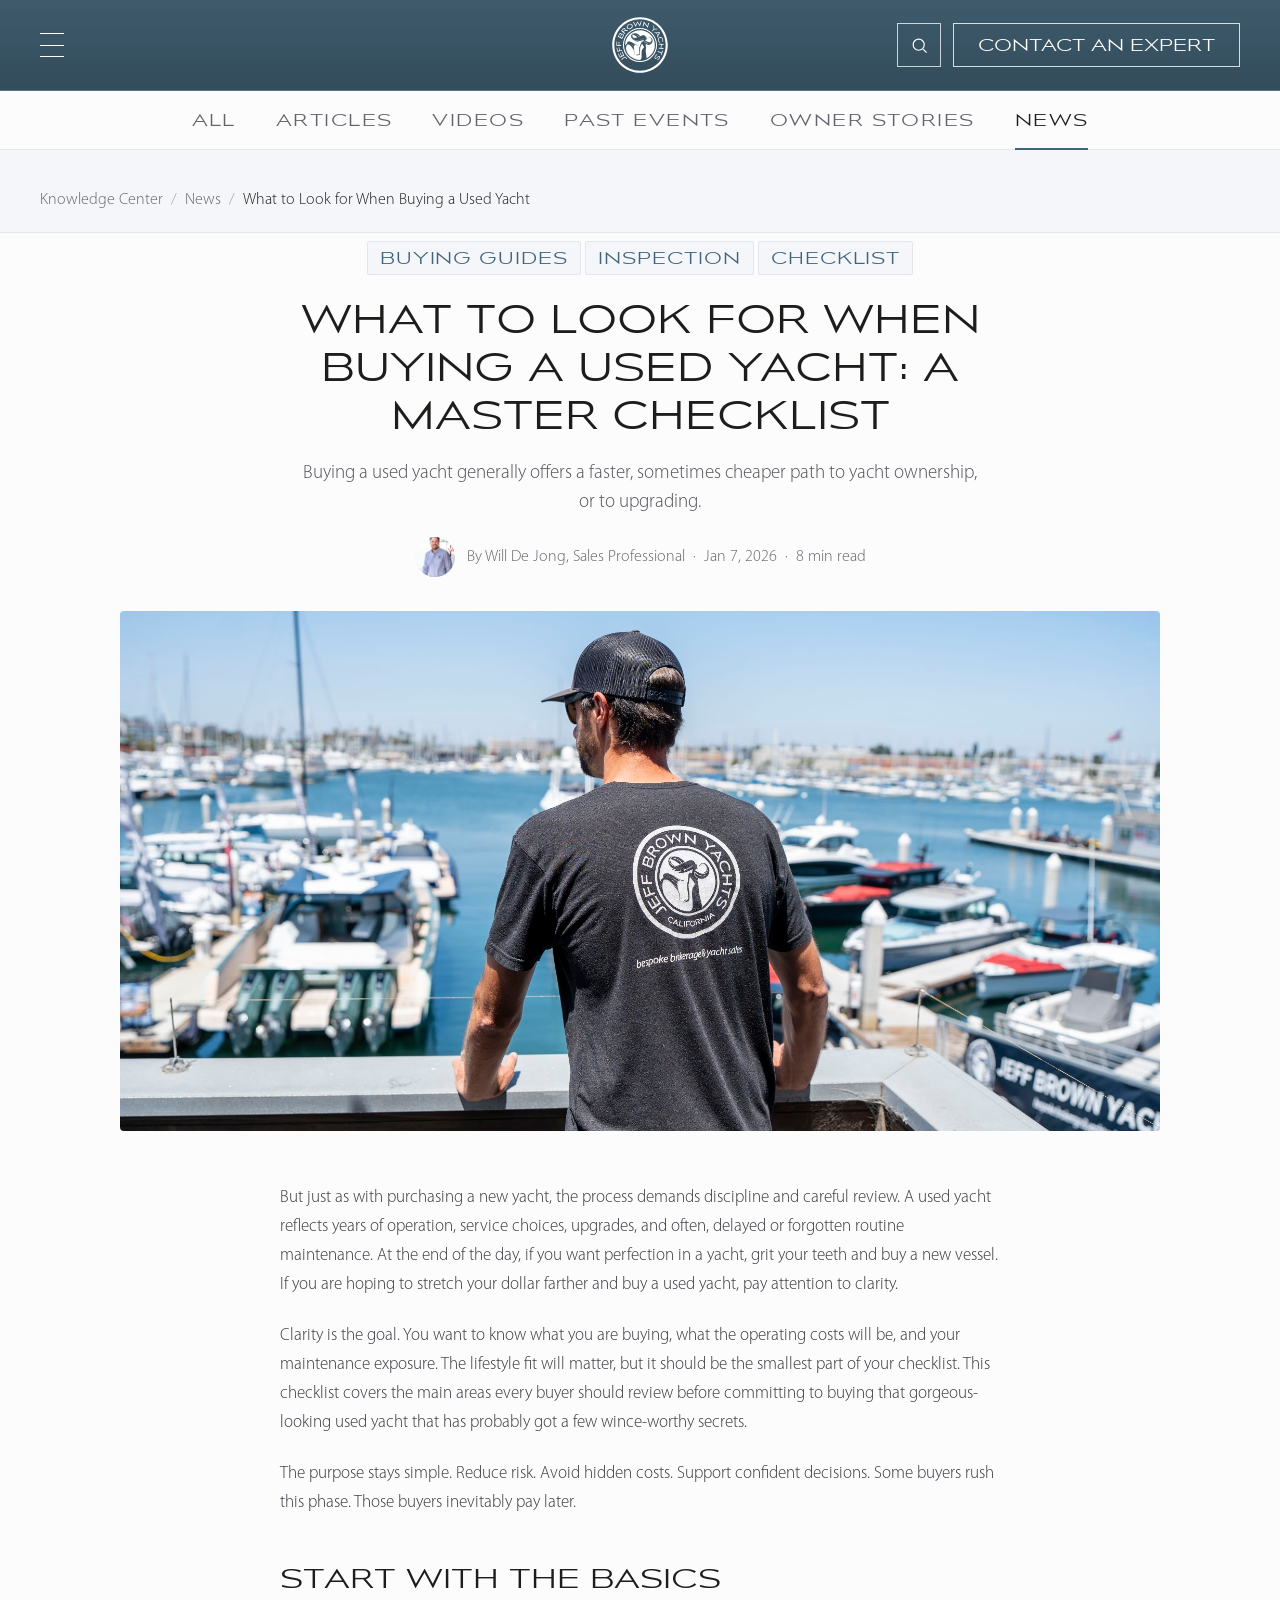
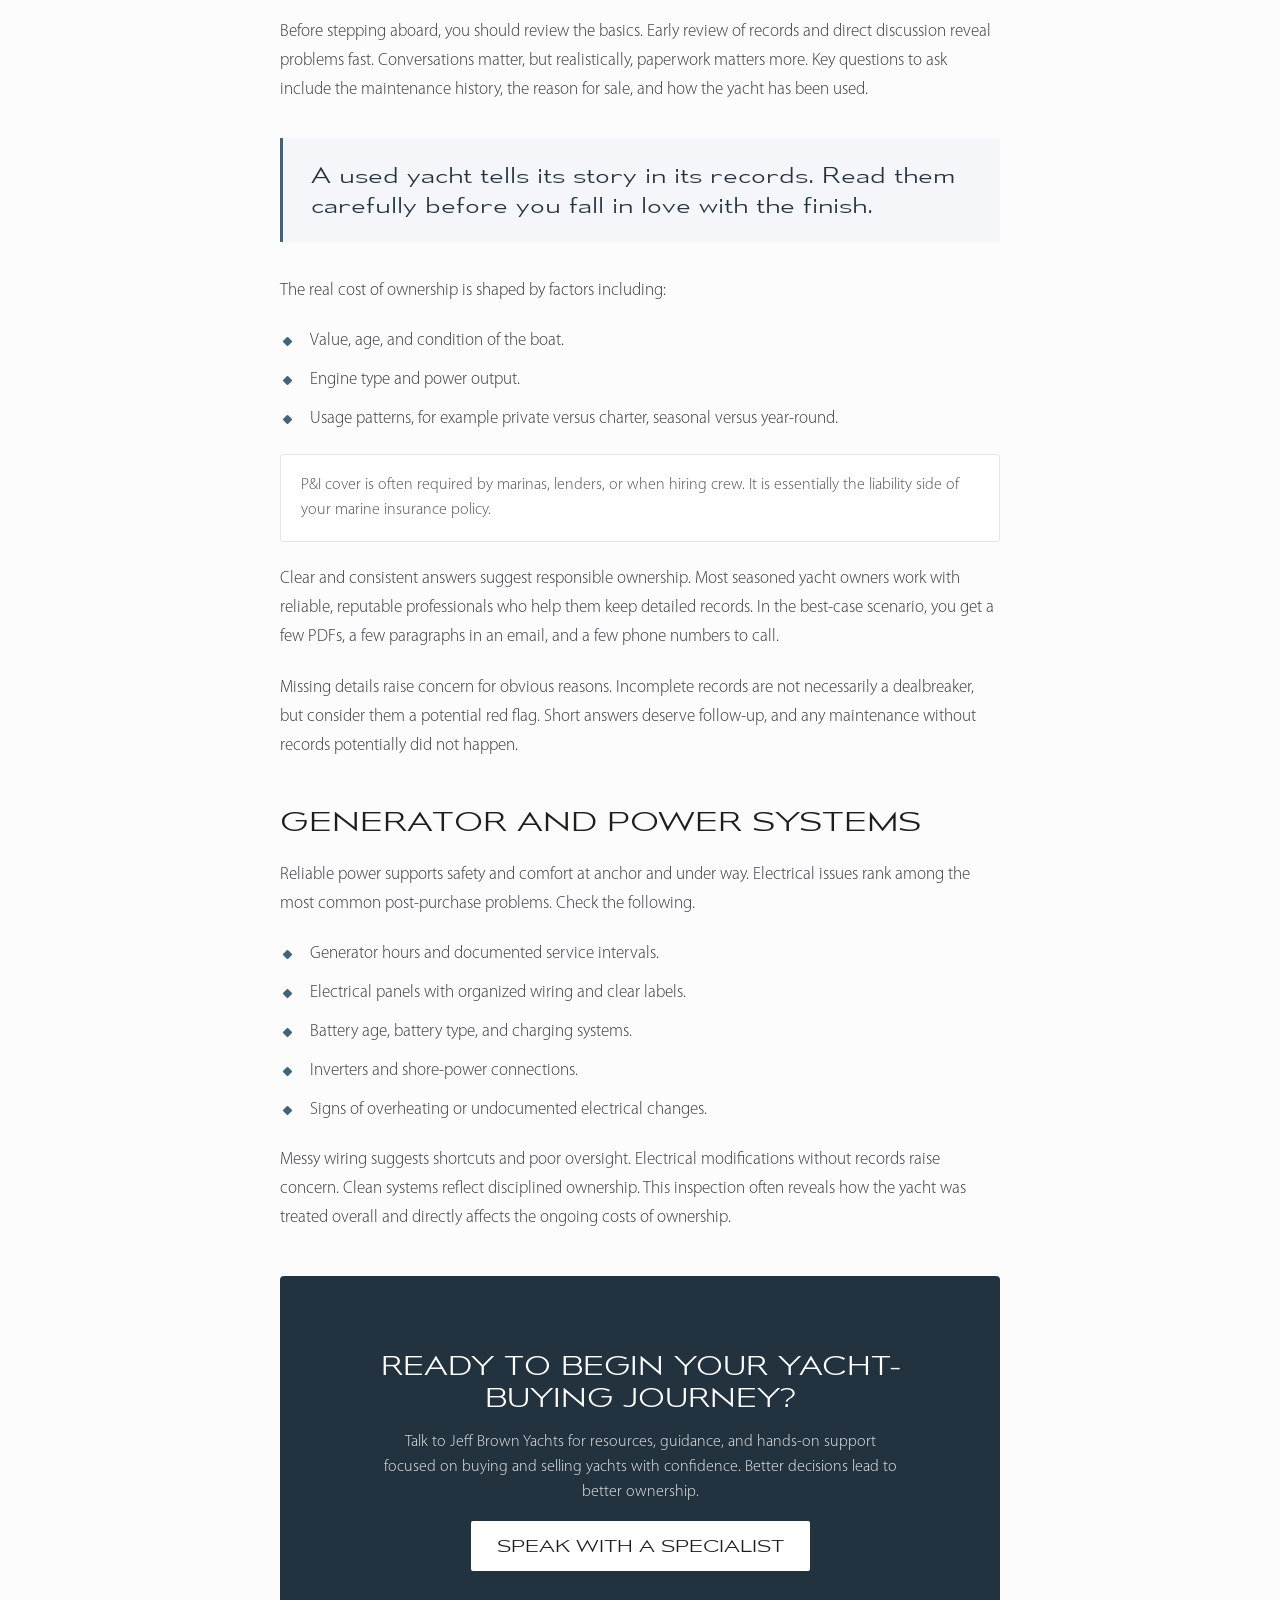
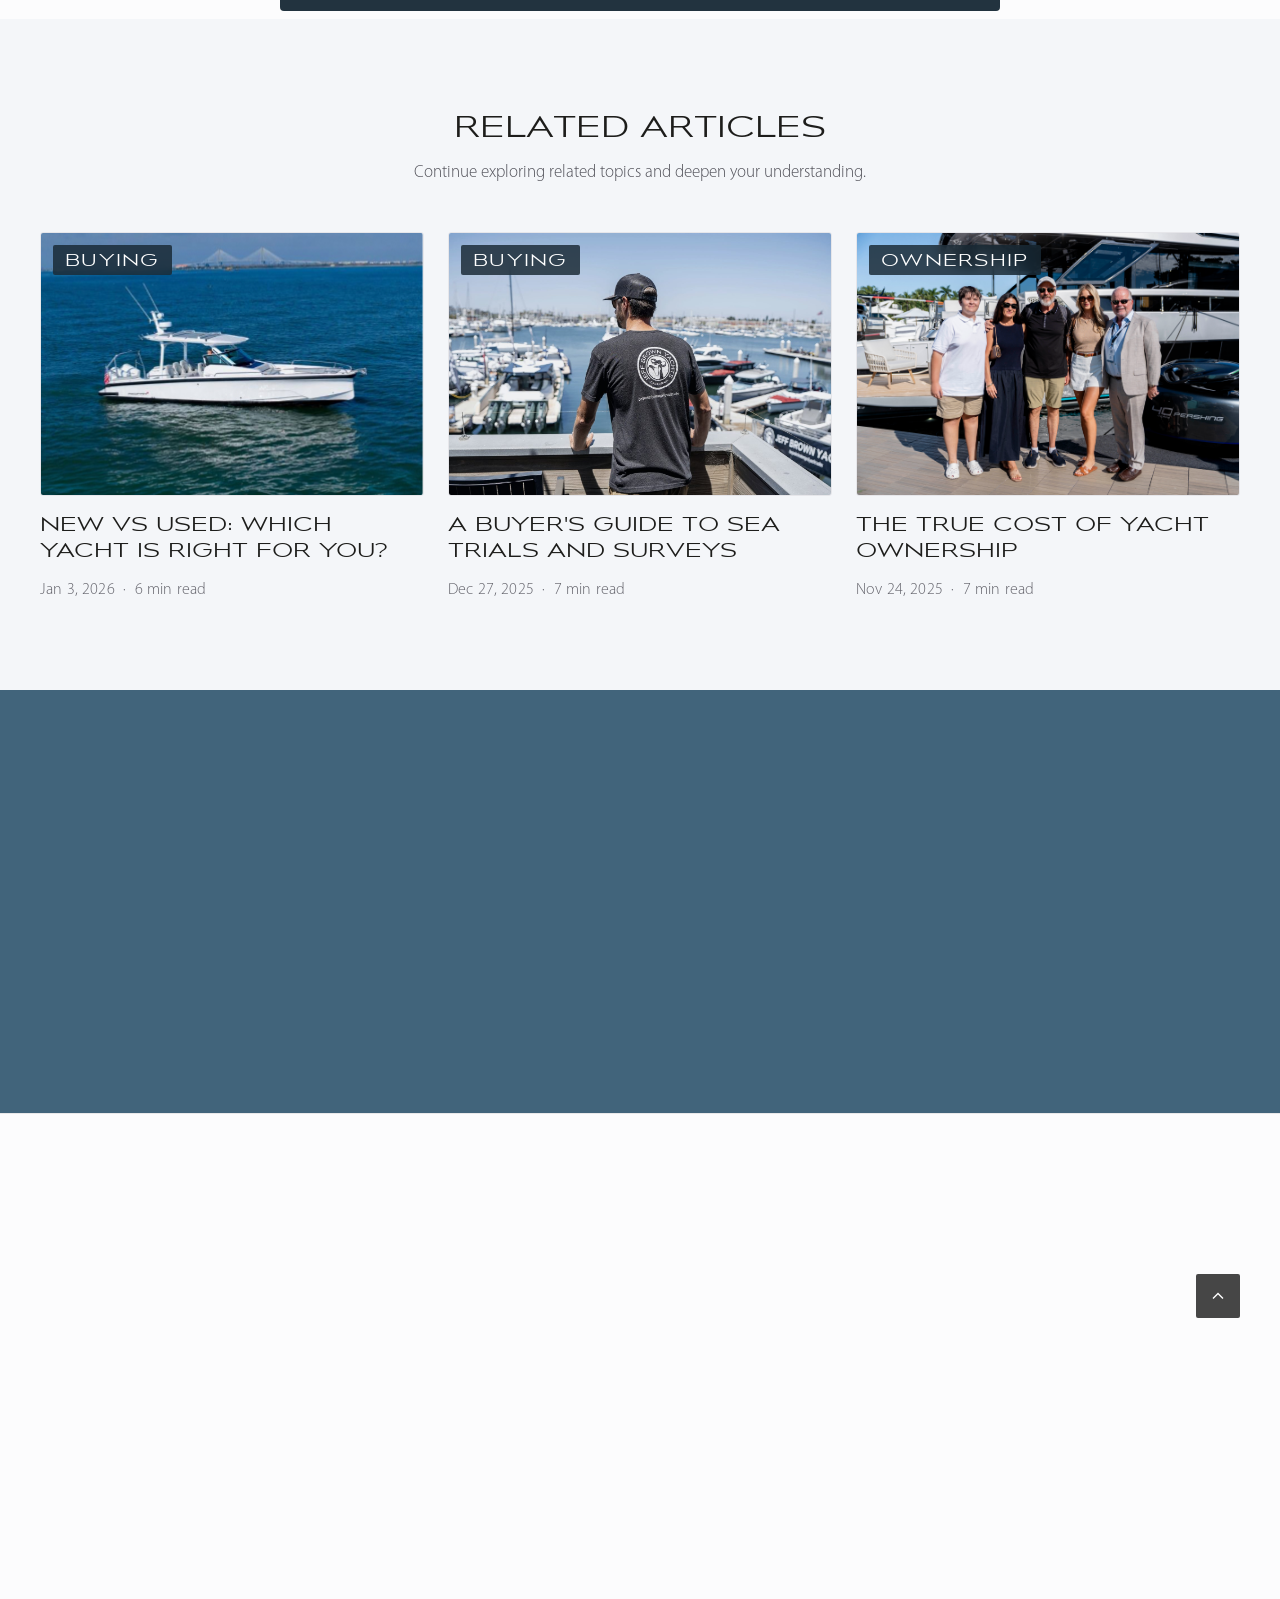
==== article.html @ 288ddadf "JBY Knowledge Center (V2) — curated editorial hub Featured Story, expanded taxonomy (Articles/Videos" ====
<!DOCTYPE html>
<html lang="en">
<head>
<meta charset="UTF-8" />
<meta name="viewport" content="width=device-width, initial-scale=1.0" />
<title>What to Look for When Buying a Used Yacht — Jeff Brown Yachts</title>
<meta name="description" content="A master checklist for buying a used yacht: records, generator and power systems, engines, and the questions every buyer should ask before committing. From the Jeff Brown Yachts Knowledge Center." />
<link rel="icon" href="assets/jby_logo.svg" />
<link rel="stylesheet" href="assets/fonts.css" />
<link rel="stylesheet" href="assets/styles.css" />
</head>
<body data-kc="news">

<div data-site-header></div>
<div data-site-kcnav></div>

<!-- BREADCRUMB -->
<div class="crumbs light"><div class="cwrap"><nav class="crumbs" aria-label="Breadcrumb" style="padding:16px 0"><ol>
  <li><a href="index.html#all">Knowledge Center</a></li><li class="sep">/</li>
  <li><a href="index.html#news">News</a></li><li class="sep">/</li>
  <li aria-current="page">What to Look for When Buying a Used Yacht</li>
</ol></nav></div></div>

<!-- ARTICLE HEADER -->
<div class="wrap">
  <header class="article-head">
    <div class="tags reveal in">
      <span class="tag">Buying Guides</span>
      <span class="tag">Inspection</span>
      <span class="tag">Checklist</span>
    </div>
    <h1 class="reveal in d1">What to Look for When Buying a Used Yacht: A Master Checklist</h1>
    <p class="deck reveal in d1">Buying a used yacht generally offers a faster, sometimes cheaper path to yacht ownership, or to upgrading.</p>
    <div class="byline reveal in d2">
      <img src="assets/img/team_will_dejong.png" alt="Will De Jong" />
      <span>By Will De Jong, Sales Professional&nbsp;&nbsp;·&nbsp;&nbsp;Jan 7, 2026&nbsp;&nbsp;·&nbsp;&nbsp;8 min read</span>
    </div>
  </header>
</div>

<!-- COVER -->
<div class="wrap"><div class="article-cover reveal"><img src="assets/img/consult-overlook.jpg" alt="A Jeff Brown Yachts specialist reviewing a vessel at the marina" /></div></div>

<!-- BODY -->
<article class="prose">
  <p>But just as with purchasing a new yacht, the process demands discipline and careful review. A used yacht reflects years of operation, service choices, upgrades, and often, delayed or forgotten routine maintenance. At the end of the day, if you want perfection in a yacht, grit your teeth and buy a new vessel. If you are hoping to stretch your dollar farther and buy a used yacht, pay attention to clarity.</p>
  <p>Clarity is the goal. You want to know what you are buying, what the operating costs will be, and your maintenance exposure. The lifestyle fit will matter, but it should be the smallest part of your checklist. This checklist covers the main areas every buyer should review before committing to buying that gorgeous-looking used yacht that has probably got a few wince-worthy secrets.</p>
  <p>The purpose stays simple. Reduce risk. Avoid hidden costs. Support confident decisions. Some buyers rush this phase. Those buyers inevitably pay later.</p>

  <h2>Start With the Basics</h2>
  <p>Before stepping aboard, you should review the basics. Early review of records and direct discussion reveal problems fast. Conversations matter, but realistically, paperwork matters more. Key questions to ask include the maintenance history, the reason for sale, and how the yacht has been used.</p>
  <blockquote>A used yacht tells its story in its records. Read them carefully before you fall in love with the finish.</blockquote>
  <p>The real cost of ownership is shaped by factors including:</p>
  <ul>
    <li>Value, age, and condition of the boat.</li>
    <li>Engine type and power output.</li>
    <li>Usage patterns, for example private versus charter, seasonal versus year-round.</li>
  </ul>
  <div class="note">P&amp;I cover is often required by marinas, lenders, or when hiring crew. It is essentially the liability side of your marine insurance policy.</div>
  <p>Clear and consistent answers suggest responsible ownership. Most seasoned yacht owners work with reliable, reputable professionals who help them keep detailed records. In the best-case scenario, you get a few PDFs, a few paragraphs in an email, and a few phone numbers to call.</p>
  <p>Missing details raise concern for obvious reasons. Incomplete records are not necessarily a dealbreaker, but consider them a potential red flag. Short answers deserve follow-up, and any maintenance without records potentially did not happen.</p>

  <h2>Generator and Power Systems</h2>
  <p>Reliable power supports safety and comfort at anchor and under way. Electrical issues rank among the most common post-purchase problems. Check the following.</p>
  <ul>
    <li>Generator hours and documented service intervals.</li>
    <li>Electrical panels with organized wiring and clear labels.</li>
    <li>Battery age, battery type, and charging systems.</li>
    <li>Inverters and shore-power connections.</li>
    <li>Signs of overheating or undocumented electrical changes.</li>
  </ul>
  <p>Messy wiring suggests shortcuts and poor oversight. Electrical modifications without records raise concern. Clean systems reflect disciplined ownership. This inspection often reveals how the yacht was treated overall and directly affects the ongoing costs of ownership.</p>

  <div class="cta-inline">
    <h3>Ready to begin your yacht-buying journey?</h3>
    <p>Talk to Jeff Brown Yachts for resources, guidance, and hands-on support focused on buying and selling yachts with confidence. Better decisions lead to better ownership.</p>
    <a class="btn btn-md btn-white" href="https://www.jeffbrownyachts.com" target="_blank" rel="noopener">Speak with a specialist</a>
  </div>
</article>

<!-- RELATED -->
<section class="sec grey">
  <div class="wrap">
    <div class="sec-head">
      <h2 class="h-sm reveal">Related articles</h2>
      <p class="reveal d1">Continue exploring related topics and deepen your understanding.</p>
    </div>
    <div class="media-grid cols-3 casc">
      <a class="card acard" href="article.html"><div class="thumb"><img src="assets/img/vessel-brabus.jpg" alt="" /><span class="badge">Buying</span></div><h3>New vs Used: Which Yacht Is Right for You?</h3><span class="date">Jan 3, 2026&nbsp;&nbsp;·&nbsp;&nbsp;6 min read</span></a>
      <a class="card acard" href="article.html"><div class="thumb"><img src="assets/img/card_survey.jpg" alt="" /><span class="badge">Buying</span></div><h3>A Buyer's Guide to Sea Trials and Surveys</h3><span class="date">Dec 27, 2025&nbsp;&nbsp;·&nbsp;&nbsp;7 min read</span></a>
      <a class="card acard" href="article.html"><div class="thumb"><img src="assets/img/lifestyle-legacy.jpg" alt="" /><span class="badge">Ownership</span></div><h3>The True Cost of Yacht Ownership</h3><span class="date">Nov 24, 2025&nbsp;&nbsp;·&nbsp;&nbsp;7 min read</span></a>
    </div>
  </div>
</section>

<div data-site-cta></div>
<div data-site-footer></div>
<script src="assets/app.js"></script>
</body>
</html>
---- assets/fonts.css ----
@font-face{font-family:'Mesmerize';font-weight:300;font-style:normal;font-display:swap;src:url([data-uri]) format('woff2')}
@font-face{font-family:'Mesmerize';font-weight:400;font-style:normal;font-display:swap;src:url([data-uri]) format('woff2')}
@font-face{font-family:'Mesmerize';font-weight:500;font-style:normal;font-display:swap;src:url([data-uri]) format('woff2')}
@font-face{font-family:'Myriad Pro';font-weight:300;font-style:normal;font-display:swap;src:url([data-uri]) format('woff2')}
@font-face{font-family:'Myriad Pro';font-weight:400;font-style:normal;font-display:swap;src:url([data-uri]) format('woff2')}
@font-face{font-family:'Myriad Pro';font-weight:600;font-style:normal;font-display:swap;src:url([data-uri]) format('woff2')}
---- assets/styles.css ----
/* =====================================================================
   Jeff Brown Yachts — News & Media
   Shared design system (extends the JBY site tokens & components)
   Minimum font-size across the platform: 16px.
   ===================================================================== */
:root{
  --ink:#1d1d1b;--c0:#000000;--c2:#4f4f57;--c4:#63636b;
  --white:#ffffff;--white-soft:#dcdcde;
  --navy:#41647b;--navy-d:#365466;--navy-deep:#22333f;--navy-ink:#182833;
  --border:#e6e6ea;--line:rgba(0,0,0,0.08);--page:#fcfcfd;--section:#f4f6f9;--sand:#bdb19d;
  --maxw:1440px;--content:1280px;--pad:40px;
  --ease:cubic-bezier(.22,.61,.36,1);--ease-out:cubic-bezier(.16,1,.3,1);
  --shadow-card:0 24px 60px -44px rgba(34,51,63,.5);
}
*{box-sizing:border-box;margin:0;padding:0}
html{scroll-behavior:smooth}
body{font-family:'Myriad Pro',system-ui,-apple-system,sans-serif;color:var(--c0);background:var(--page);
  font-weight:300;line-height:1.5;-webkit-font-smoothing:antialiased;overflow-x:hidden}
img{max-width:100%;display:block}
a{color:inherit;text-decoration:none}
button{font-family:inherit;cursor:pointer;border:none;background:none;color:inherit}
.wrap{max-width:var(--maxw);margin:0 auto;padding-left:var(--pad);padding-right:var(--pad)}
.narrow{max-width:calc(var(--content) + 80px);margin:0 auto;padding-left:var(--pad);padding-right:var(--pad)}

/* Type ramp */
.h-lg{font-family:'Mesmerize',sans-serif;font-weight:300;font-size:clamp(24px,2.6vw,28px);line-height:1.22;text-transform:uppercase;letter-spacing:0}
.h-md{font-family:'Mesmerize',sans-serif;font-weight:300;font-size:32px;line-height:48px;text-transform:uppercase;letter-spacing:0}
.h-sm{font-family:'Mesmerize',sans-serif;font-weight:300;font-size:28px;line-height:40px;text-transform:uppercase;letter-spacing:0}
.h-xs{font-family:'Mesmerize',sans-serif;font-weight:300;font-size:24px;line-height:36px;text-transform:uppercase;letter-spacing:0}
.h-2xs{font-family:'Mesmerize',sans-serif;font-weight:300;font-size:20px;line-height:28px;text-transform:uppercase;letter-spacing:0}
.eyebrow{font-family:'Mesmerize',sans-serif;font-weight:300;font-size:16px;line-height:1;letter-spacing:.22em;text-transform:uppercase;color:var(--navy)}
.t-lg{font-family:'Myriad Pro',sans-serif;font-weight:300;font-size:18px;line-height:28px}
.t-md{font-family:'Myriad Pro',sans-serif;font-weight:300;font-size:16px;line-height:24px}

/* Buttons */
.btn{display:inline-flex;align-items:center;justify-content:center;gap:8px;border-radius:2px;
  font-family:'Mesmerize',sans-serif;font-weight:300;text-transform:uppercase;letter-spacing:0;transition:.25s;white-space:nowrap}
.btn-sm{height:44px;padding:0 22px;font-size:16px;line-height:20px}
.btn-md{height:50px;padding:0 26px;font-size:16px;line-height:20px}
.btn svg{width:17px;height:17px;transition:transform .4s var(--ease-out)}
.btn:hover svg{transform:translateX(4px)}
.btn-solid{background:var(--navy);color:var(--white)}
.btn-solid:hover{background:var(--navy-d)}
.btn-white{background:var(--white);color:var(--ink)}
.btn-white:hover{background:var(--ink);color:var(--white)}
.btn-dark{background:var(--ink);color:var(--white)}
.btn-dark:hover{background:var(--navy)}
.btn-ghost{background:transparent;color:var(--c0);border:1px solid var(--c0)}
.btn-ghost:hover{background:var(--c0);color:var(--white)}
.btn-ghost-navy{background:transparent;color:var(--navy);border:1px solid var(--navy)}
.btn-ghost-navy:hover{background:var(--navy);color:var(--white)}
.btn-ghost-light{background:transparent;color:var(--white);border:1px solid rgba(255,255,255,.9);backdrop-filter:blur(8px)}
.btn-ghost-light:hover{background:var(--white);color:var(--ink)}
.link-arrow{display:inline-flex;align-items:center;gap:8px;font-family:'Mesmerize',sans-serif;text-transform:uppercase;
  font-size:16px;letter-spacing:.04em;color:var(--navy)}
.link-arrow svg{width:16px;height:16px;transition:transform .35s var(--ease-out)}
.link-arrow:hover svg{transform:translateX(4px)}

/* =====================================================================
   HEADER
   ===================================================================== */
.nav{position:fixed;top:0;left:0;right:0;z-index:1000;display:grid;grid-template-columns:1fr auto 1fr;align-items:center;
  gap:16px;padding:24px 40px;color:#fff;background:transparent;
  border-bottom:.5px solid transparent;transition:background .45s ease,backdrop-filter .45s ease,border-color .45s ease,padding .35s ease}
.nav.scrolled,.nav.solid{background:linear-gradient(180deg,rgba(52,82,100,.95) 0%,rgba(44,70,86,.97) 100%);
  backdrop-filter:blur(22px) saturate(140%);-webkit-backdrop-filter:blur(22px) saturate(140%);
  border-bottom:.5px solid rgba(255,255,255,.15);padding:16px 40px}
.nav .left{display:flex;align-items:center;justify-self:start}
.nav .burger{width:24px;height:24px;display:flex;flex-direction:column;justify-content:space-between;background:transparent;border:0;padding:0;cursor:pointer}
.nav .burger span{display:block;height:1px;width:100%;background:#fff;transition:.3s}
.nav .logo{width:72px;height:72px;justify-self:center;display:flex;align-items:center;justify-content:center;transition:width .35s,height .35s}
.nav.scrolled .logo,.nav.solid .logo{width:58px;height:58px}
.nav.solid{padding:16px 40px}
.nav .logo img{width:100%;height:100%;object-fit:contain;filter:brightness(0) invert(1)}
.nav .right{display:flex;gap:12px;align-items:center;justify-self:end}
.nav .icon{width:44px;height:44px;border:.5px solid rgba(255,255,255,.75);color:#fff;display:flex;align-items:center;justify-content:center;transition:.25s;background:transparent;cursor:pointer}
.nav .icon:hover{background:rgba(255,255,255,.16)}
.nav .icon svg{width:19px;height:19px}
.nav .cta{padding:0 24px;height:44px;font-family:'Mesmerize',sans-serif;font-weight:300;font-size:16px;line-height:20px;
  text-transform:uppercase;color:#fff;border:.5px solid rgba(255,255,255,.8);transition:.25s;display:inline-flex;align-items:center;white-space:nowrap;cursor:pointer;background:transparent}
.nav .cta:hover{background:rgba(255,255,255,.16)}
@media(max-width:980px){.nav{padding:16px 22px}.nav.scrolled,.nav.solid{padding:12px 22px}.nav .logo{width:54px;height:54px}.nav.scrolled .logo,.nav.solid .logo{width:48px;height:48px}.nav .cta{display:none}}

/* KC sub-navigation (centered, sits under header) */
.kcnav{position:sticky;top:84px;z-index:900;background:rgba(252,252,253,.96);backdrop-filter:blur(16px) saturate(140%);
  -webkit-backdrop-filter:blur(16px) saturate(140%);border-bottom:.5px solid var(--border)}
.kcnav-inner{max-width:var(--maxw);margin:0 auto;padding:0 40px;display:flex;align-items:center;justify-content:center;flex-wrap:wrap;gap:8px 40px}
/* Hub tab panels — switched in place by JS, no page reload, no scroll jump */
.hub-panel{display:none}
.hub-panel.active{display:block;animation:panelIn .4s var(--ease-out)}
@keyframes panelIn{from{opacity:0;transform:translateY(8px)}to{opacity:1;transform:none}}
.hub-panel>.sec:first-child{padding-top:72px}
.panel-lead{display:flex;justify-content:flex-end;margin-bottom:26px}
@media(prefers-reduced-motion:reduce){.hub-panel.active{animation:none}}
.kcnav a{position:relative;flex:0 0 auto;padding:17px 0;font-family:'Mesmerize',sans-serif;font-weight:300;font-size:16px;letter-spacing:.09em;text-transform:uppercase;color:var(--c4);white-space:nowrap;transition:color .25s}
.kcnav a::after{content:"";position:absolute;left:0;right:0;bottom:-.5px;height:2px;background:var(--navy);transform:scaleX(0);transition:transform .3s ease}
.kcnav a:hover{color:var(--ink)}
.kcnav a.active{color:var(--ink)}
.kcnav a.active::after{transform:scaleX(1)}
@media(max-width:760px){.kcnav-inner{gap:22px;padding:0 22px}.kcnav a{padding:15px 0}}

/* Slide-in menu overlay */
.menu-scrim{position:fixed;inset:0;z-index:1200;background:rgba(15,24,30,.55);backdrop-filter:blur(4px);opacity:0;visibility:hidden;transition:.4s}
.menu-scrim.open{opacity:1;visibility:visible}
.menu-panel{position:fixed;top:0;left:0;bottom:0;z-index:1300;width:min(420px,88vw);background:var(--navy-deep);color:#fff;
  transform:translateX(-100%);transition:transform .5s var(--ease-out);display:flex;flex-direction:column;padding:32px 40px}
.menu-panel.open{transform:none}
.menu-panel .m-top{display:flex;align-items:center;justify-content:space-between;margin-bottom:40px}
.menu-panel .m-logo img{height:52px;filter:brightness(0) invert(1)}
.menu-panel .m-close{width:44px;height:44px;border:.5px solid rgba(255,255,255,.5);display:flex;align-items:center;justify-content:center}
.menu-panel .m-close svg{width:18px;height:18px}
.menu-panel nav{display:flex;flex-direction:column;gap:4px}
.menu-panel nav a{font-family:'Mesmerize',sans-serif;font-size:24px;line-height:1.9;text-transform:uppercase;color:#fff;transition:color .2s;letter-spacing:.01em}
.menu-panel nav a:hover{color:var(--sand)}
.menu-panel .m-foot{margin-top:auto;font-size:16px;color:rgba(255,255,255,.82);line-height:24px}
.menu-panel .m-foot a{color:#fff}

/* =====================================================================
   HERO
   ===================================================================== */
.kc-hero{position:relative;overflow:hidden;background:var(--navy-deep);color:#fff}
.kc-hero .kc-hero-bg{position:absolute;inset:0;z-index:0}
.kc-hero .kc-hero-bg img{width:100%;height:100%;object-fit:cover;opacity:.5}
.kc-hero .kc-hero-bg::after{content:"";position:absolute;inset:0;
  background:linear-gradient(180deg,rgba(24,40,51,.5),rgba(24,40,51,.86)),radial-gradient(120% 120% at 50% -10%,rgba(65,100,123,.35),transparent 60%)}
.kc-hero-inner{position:relative;z-index:2;max-width:var(--content);margin:0 auto;padding:150px 40px 78px;text-align:center;
  display:flex;flex-direction:column;align-items:center;gap:22px}
.kc-hero h1{font-family:'Mesmerize',sans-serif;font-weight:300;text-transform:uppercase;font-size:clamp(28px,4vw,40px);line-height:1.28;letter-spacing:0;overflow-wrap:break-word}
.kc-hero p{max-width:900px;font-size:18px;line-height:28px;color:rgba(255,255,255,.92)}
@media(max-width:640px){.kc-hero h1{font-size:clamp(26px,7.2vw,32px)}.kc-hero-inner{padding:118px 22px 52px}}

/* sub-pages: shorter hero, breadcrumb at the top of the hero */
.kc-hero.sub .kc-hero-inner{padding:120px 40px 60px}
.kc-hero.sub h1{font-size:34px;line-height:46px}
.kc-hero .kc-crumbs{position:relative;z-index:2;max-width:var(--content);margin:0 auto;padding:104px 40px 0;width:100%}
.kc-hero .kc-crumbs+.kc-hero-inner{padding-top:26px}
.kc-hero .kc-crumbs ol{list-style:none;display:flex;flex-wrap:wrap;gap:8px;font-size:16px;color:rgba(255,255,255,.82)}
.kc-hero .kc-crumbs a{color:rgba(255,255,255,.82)}.kc-hero .kc-crumbs a:hover{color:#fff}
.kc-hero .kc-crumbs .sep{opacity:.55}
.kc-hero .kc-crumbs li[aria-current]{color:#fff}
@media(max-width:640px){.kc-hero.sub .kc-hero-inner,.kc-hero .kc-crumbs+.kc-hero-inner{padding-top:20px}.kc-hero .kc-crumbs{padding-top:96px}}

/* Search bar */
.searchbar{width:100%;max-width:620px;display:flex;align-items:center;gap:14px;background:#fff;border-radius:3px;
  padding:0 6px 0 22px;height:62px;box-shadow:0 30px 70px -40px rgba(0,0,0,.6)}
.searchbar svg{width:20px;height:20px;color:var(--c4);flex:0 0 auto}
.searchbar input{flex:1;border:none;outline:none;background:transparent;font-family:'Myriad Pro',sans-serif;font-size:16px;color:var(--ink)}
.searchbar input::placeholder{color:#71717a}
.searchbar .btn{height:50px}
@media(max-width:560px){.searchbar{height:56px;padding-left:16px;gap:8px}.searchbar .btn{padding:0 16px}}
@media(max-width:400px){.searchbar .btn span{display:none}.searchbar .btn::after{content:"Go"}}

/* Media detail hero (video / event) */
.detail-hero{position:relative;background:#0c141a;color:#fff;overflow:hidden}
.detail-hero .dh-bg{position:absolute;inset:0;z-index:0}
.detail-hero .dh-bg img{width:100%;height:100%;object-fit:cover;opacity:.32;transform:scale(1.06)}
.detail-hero .dh-bg::after{content:"";position:absolute;inset:0;background:linear-gradient(180deg,rgba(12,20,26,.6),rgba(12,20,26,.92))}
.detail-hero .dh-inner{position:relative;z-index:2;max-width:var(--content);margin:0 auto;padding:120px 40px 72px}
.detail-hero .dh-crumbs ol{list-style:none;display:flex;flex-wrap:wrap;gap:8px;font-size:16px;color:rgba(255,255,255,.82);margin-bottom:26px}
.detail-hero .dh-crumbs a{color:rgba(255,255,255,.82)}.detail-hero .dh-crumbs a:hover{color:#fff}
.detail-hero .dh-crumbs .sep{opacity:.55}.detail-hero .dh-crumbs li[aria-current]{color:#fff}
@media(max-width:640px){.detail-hero .dh-inner{padding:104px 24px 52px}}

/* Non-hero pages (Article): navy header in flow, sub-nav sticks to top */
body:not([data-hero]) .nav.solid{position:static}
body:not([data-hero]) .kcnav{top:0}
.crumbs.light{background:var(--section);border-bottom:.5px solid var(--border)}
.crumbs.light .cwrap{max-width:var(--maxw);margin:0 auto;padding:0 40px}

/* =====================================================================
   SECTION scaffolding
   ===================================================================== */
section{position:relative}
.sec{padding:88px 0}
.sec.tight{padding:64px 0}
.sec.grey{background:var(--section)}
.sec-head{max-width:760px;margin:0 auto 46px;text-align:center;display:flex;flex-direction:column;gap:14px;align-items:center}
.sec-head.left{text-align:left;align-items:flex-start;margin-left:0}
.sec-head h2{color:var(--ink);font-size:28px;line-height:38px}
.sec-head p{color:var(--c2);font-size:17px;line-height:27px;max-width:620px}
.sec-foot{display:flex;justify-content:center;margin-top:44px}
.row-head{display:flex;align-items:flex-end;justify-content:space-between;gap:24px;margin-bottom:36px}
.row-head .rh-text{display:flex;flex-direction:column;gap:12px;max-width:680px}
.row-head h2{color:var(--ink);font-size:28px;line-height:38px}
.row-head p{color:var(--c2);font-size:16px;line-height:25px}
.row-head .link-arrow{flex:0 0 auto;padding-bottom:6px}
@media(max-width:640px){.sec{padding:64px 0}.row-head{flex-direction:column;align-items:flex-start}.sec-head h2,.row-head h2{font-size:24px;line-height:32px}}

/* Breadcrumb (light) */
.crumbs{padding:22px 0 4px}
.crumbs ol{list-style:none;display:flex;flex-wrap:wrap;align-items:center;gap:8px;font-size:16px;color:var(--c4)}
.crumbs a{color:var(--c4);transition:.2s}.crumbs a:hover{color:var(--navy)}
.crumbs .sep{opacity:.55}
.crumbs li[aria-current]{color:var(--ink)}

/* =====================================================================
   MEDIA CARDS — videos & articles/news
   ===================================================================== */
.media-grid{display:grid;gap:24px}
.media-grid.cols-3{grid-template-columns:repeat(3,1fr)}
.media-grid.cols-2{grid-template-columns:repeat(2,1fr)}
@media(max-width:900px){.media-grid.cols-3{grid-template-columns:1fr 1fr}}
@media(max-width:600px){.media-grid.cols-3,.media-grid.cols-2{grid-template-columns:1fr}}

.card{display:flex;flex-direction:column;gap:15px;background:transparent;transition:transform .5s var(--ease-out)}
.card .thumb{position:relative;border-radius:3px;overflow:hidden;aspect-ratio:16/10;background:var(--section);border:1px solid var(--border)}
.card .thumb img{width:100%;height:100%;object-fit:cover;transition:transform 1.2s var(--ease-out)}
.card:hover .thumb img{transform:scale(1.06)}
.card .thumb::after{content:"";position:absolute;inset:0;background:linear-gradient(180deg,rgba(0,0,0,0) 45%,rgba(0,0,0,.28));opacity:0;transition:opacity .4s}
.card:hover .thumb::after{opacity:1}
.card .badge{position:absolute;left:12px;top:12px;z-index:2;background:rgba(24,40,51,.82);backdrop-filter:blur(6px);color:#fff;
  font-family:'Mesmerize',sans-serif;font-size:16px;line-height:1;letter-spacing:.08em;text-transform:uppercase;padding:7px 12px;border-radius:2px}
.card .dur{position:absolute;right:12px;bottom:12px;z-index:2;background:rgba(0,0,0,.72);color:#fff;font-size:16px;font-weight:400;padding:4px 10px;border-radius:2px;letter-spacing:.02em}
/* square, semi-transparent play button with a white icon */
.play{position:absolute;left:50%;top:50%;transform:translate(-50%,-50%);z-index:2;width:58px;height:58px;border-radius:8px;
  background:rgba(15,24,30,.42);backdrop-filter:blur(6px);-webkit-backdrop-filter:blur(6px);border:1px solid rgba(255,255,255,.55);
  color:#fff;display:flex;align-items:center;justify-content:center;transition:.35s}
.card:hover .play{background:rgba(15,24,30,.62);transform:translate(-50%,-50%) scale(1.06)}
.play svg{width:20px;height:20px;margin-left:2px;color:#fff}
.card h3{font-family:'Mesmerize',sans-serif;font-weight:300;font-size:19px;line-height:26px;text-transform:uppercase;color:var(--ink)}
.card .meta{font-size:16px;color:var(--navy);font-family:'Mesmerize',sans-serif;letter-spacing:.06em;text-transform:uppercase}
.card p{color:var(--c2);font-size:16px;line-height:24px}
.card .date{font-size:16px;color:var(--c4);letter-spacing:.01em}
.card .tags{display:flex;flex-wrap:wrap;gap:8px;margin-top:2px}

.tag{display:inline-flex;align-items:center;font-family:'Mesmerize',sans-serif;font-size:16px;line-height:1;letter-spacing:.06em;text-transform:uppercase;
  color:var(--navy);background:var(--section);border:1px solid var(--border);border-radius:2px;padding:8px 12px}
.tag.solid{background:var(--navy);color:#fff;border-color:var(--navy)}

.acard .thumb{aspect-ratio:16/11}

/* =====================================================================
   EVENT overlay cards (past events)
   ===================================================================== */
.egrid{display:grid;grid-template-columns:1fr 1fr;gap:24px}
@media(max-width:700px){.egrid{grid-template-columns:1fr}}
.ecard{position:relative;display:block;border-radius:3px;overflow:hidden;aspect-ratio:16/10;color:#fff;border:1px solid var(--border)}
.ecard img{width:100%;height:100%;object-fit:cover;transition:transform 1.2s var(--ease-out)}
.ecard:hover img{transform:scale(1.05)}
.ecard::after{content:"";position:absolute;inset:0;z-index:1;background:linear-gradient(180deg,rgba(12,20,26,0) 30%,rgba(12,20,26,.5) 62%,rgba(10,16,20,.9))}
.ecard .ec-body{position:absolute;left:0;right:0;bottom:0;z-index:2;padding:28px 28px 26px;display:flex;flex-direction:column;gap:12px;align-items:flex-start}
.ecard .ec-meta{font-family:'Mesmerize',sans-serif;font-size:16px;letter-spacing:.1em;text-transform:uppercase;color:var(--sand)}
.ecard h3{font-family:'Mesmerize',sans-serif;font-weight:300;font-size:22px;line-height:28px;text-transform:uppercase;color:#fff}
.ecard .ec-cta{margin-top:4px;display:inline-flex;align-items:center;gap:8px;font-family:'Mesmerize',sans-serif;font-size:16px;letter-spacing:.04em;
  text-transform:uppercase;color:#fff;border:1px solid rgba(255,255,255,.65);padding:10px 16px;border-radius:2px;transition:.25s}
.ecard:hover .ec-cta{background:#fff;color:var(--navy-deep);border-color:#fff}
.ecard .ec-cta svg{width:15px;height:15px}

/* =====================================================================
   FEATURED STORY (large cinematic editorial block)
   ===================================================================== */
.feature{position:relative;border-radius:5px;overflow:hidden;min-height:480px;display:flex;align-items:flex-end;color:#fff;border:1px solid var(--border)}
.feature .feat-media{position:absolute;inset:0;z-index:0}
.feature .feat-media img,.feature .feat-media video{width:100%;height:100%;object-fit:cover;transition:transform 6s var(--ease-out)}
.feature:hover .feat-media img{transform:scale(1.05)}
.feature .feat-media::after{content:"";position:absolute;inset:0;
  background:linear-gradient(90deg,rgba(10,16,20,.85) 0%,rgba(10,16,20,.5) 42%,rgba(10,16,20,.08) 78%),linear-gradient(0deg,rgba(10,16,20,.55),transparent 55%)}
.feature .feat-body{position:relative;z-index:2;max-width:640px;padding:clamp(30px,4vw,56px);display:flex;flex-direction:column;gap:18px}
.feature .feat-tag{display:inline-flex;align-items:center;gap:8px;align-self:flex-start;font-family:'Mesmerize',sans-serif;font-size:16px;letter-spacing:.14em;text-transform:uppercase;color:var(--navy-deep);background:var(--sand);padding:8px 14px;border-radius:2px}
.feature h2{font-family:'Mesmerize',sans-serif;font-weight:300;font-size:clamp(28px,3.4vw,42px);line-height:1.14;text-transform:uppercase;color:#fff}
.feature p{font-size:18px;line-height:28px;color:rgba(255,255,255,.92);max-width:540px}
.feature .feat-meta{font-size:16px;color:rgba(255,255,255,.82);letter-spacing:.01em}
.feature .btn{align-self:flex-start;margin-top:4px}
@media(max-width:640px){.feature{min-height:440px}
  .feature .feat-media::after{background:linear-gradient(0deg,rgba(10,16,20,.88) 12%,rgba(10,16,20,.35) 72%)}}

/* =====================================================================
   OWNER STORY cards (editorial / emotional treatment)
   ===================================================================== */
.ocard{display:flex;flex-direction:column;gap:16px}
.ocard .thumb{position:relative;border-radius:3px;overflow:hidden;aspect-ratio:4/3;border:1px solid var(--border)}
.ocard .thumb img{width:100%;height:100%;object-fit:cover;transition:transform 1.2s var(--ease-out)}
.ocard:hover .thumb img{transform:scale(1.06)}
.ocard .badge{position:absolute;left:12px;top:12px;z-index:2;background:rgba(24,40,51,.82);backdrop-filter:blur(6px);color:#fff;
  font-family:'Mesmerize',sans-serif;font-size:16px;line-height:1;letter-spacing:.08em;text-transform:uppercase;padding:7px 12px;border-radius:2px}
.ocard h3{font-family:'Mesmerize',sans-serif;font-weight:300;font-size:21px;line-height:28px;text-transform:uppercase;color:var(--ink)}
.ocard p{color:var(--c2);font-size:16px;line-height:24px}
.ocard .model{font-size:16px;color:var(--navy);font-family:'Mesmerize',sans-serif;letter-spacing:.04em;text-transform:uppercase}
.ocard .link-arrow{margin-top:2px}
/* editorial intro strip for a panel */
.panel-intro{max-width:720px;margin:0 0 42px;display:flex;flex-direction:column;gap:14px}
.panel-intro h2{color:var(--ink);font-size:28px;line-height:38px;font-family:'Mesmerize',sans-serif;font-weight:300;text-transform:uppercase}
.panel-intro p{color:var(--c2);font-size:17px;line-height:27px}

/* =====================================================================
   LIST LAYOUT (hero → sticky sidebar filters + grid)
   ===================================================================== */
.list-wrap{display:grid;grid-template-columns:264px 1fr;gap:48px;align-items:start}
.list-wrap.no-side{grid-template-columns:1fr}
.sidebar{position:sticky;top:120px;display:flex;flex-direction:column;gap:34px}
.filter-group h4{font-family:'Mesmerize',sans-serif;font-weight:300;font-size:16px;letter-spacing:.1em;text-transform:uppercase;color:var(--ink);margin-bottom:14px}
.sub-list{display:flex;flex-direction:column;gap:3px}
.sub-list a{display:flex;align-items:center;justify-content:space-between;gap:12px;padding:8px 0;font-size:16px;color:var(--c2);transition:color .2s}
.sub-list a:hover{color:var(--ink)}
.sub-list a.active{color:var(--navy)}
.sub-list a .lbl{position:relative}
.sub-list a.active .lbl::after{content:"";position:absolute;left:0;right:0;bottom:-4px;height:2px;background:var(--navy)}
.sub-list a .n{flex:0 0 auto;font-size:16px;color:var(--c4)}
@media(max-width:860px){.list-wrap{grid-template-columns:1fr;gap:34px}.sidebar{position:static;flex-direction:row;flex-wrap:wrap;gap:26px 44px}
  .sub-list{flex-direction:row;flex-wrap:wrap;gap:4px 20px}}

/* Pagination */
.pager{display:flex;justify-content:center;align-items:center;gap:8px;margin-top:56px}
.pager a,.pager span{min-width:44px;height:44px;padding:0 10px;display:inline-flex;align-items:center;justify-content:center;border:1px solid var(--border);border-radius:3px;font-size:16px;color:var(--c2);transition:.2s}
.pager a:hover{border-color:var(--navy);color:var(--navy)}
.pager .cur{background:var(--navy);color:#fff;border-color:var(--navy)}
.pager .nav-btn svg{width:16px;height:16px}
.pager .dots{border:none}

/* =====================================================================
   ARTICLE / DETAIL PROSE
   ===================================================================== */
.article-head{max-width:820px;margin:0 auto;padding:8px 0 34px;text-align:center;display:flex;flex-direction:column;align-items:center;gap:20px}
.article-head .tags{justify-content:center}
.article-head h1{font-family:'Mesmerize',sans-serif;font-weight:300;font-size:36px;line-height:48px;text-transform:uppercase;color:var(--ink)}
.article-head .deck{font-size:19px;line-height:29px;color:var(--c2);max-width:680px}
.article-head .byline{display:flex;align-items:center;gap:12px;color:var(--c4);font-size:16px}
.article-head .byline img{width:40px;height:40px;border-radius:50%;object-fit:cover}
.article-cover{max-width:1040px;margin:0 auto 8px;border-radius:4px;overflow:hidden;aspect-ratio:16/8}
.article-cover img{width:100%;height:100%;object-fit:cover}
@media(max-width:640px){.article-head h1{font-size:27px;line-height:36px}}

.prose{max-width:720px;margin:0 auto;padding:44px 0 8px}
.prose>*+*{margin-top:22px}
.prose p{font-size:17px;line-height:29px;color:#33333a}
.prose h2{font-family:'Mesmerize',sans-serif;font-weight:300;font-size:26px;line-height:34px;text-transform:uppercase;color:var(--ink);margin-top:44px}
.prose h3{font-family:'Mesmerize',sans-serif;font-weight:300;font-size:20px;line-height:28px;text-transform:uppercase;color:var(--ink);margin-top:34px}
.prose ul{padding-left:2px;list-style:none;display:flex;flex-direction:column;gap:12px}
.prose ul li{position:relative;padding-left:28px;font-size:17px;line-height:27px;color:#33333a}
.prose ul li::before{content:"";position:absolute;left:2px;top:11px;width:7px;height:7px;background:var(--navy);border-radius:1px;transform:rotate(45deg)}
.prose blockquote{margin:34px 0;padding:22px 28px;border-left:3px solid var(--navy);background:var(--section);
  font-family:'Mesmerize',sans-serif;font-weight:300;font-size:20px;line-height:30px;color:var(--navy-deep);text-transform:none}
.prose .note{background:#fff;border:1px solid var(--border);border-radius:3px;padding:18px 20px;font-size:16px;line-height:25px;color:var(--c2)}
.prose .cta-inline{margin-top:44px;background:var(--navy-deep);color:#fff;border-radius:4px;padding:40px 40px;text-align:center;display:flex;flex-direction:column;align-items:center;gap:16px}
.prose .cta-inline h3{color:#fff;font-size:24px;line-height:32px}
.prose .cta-inline p{color:rgba(255,255,255,.9);font-size:16px;line-height:25px;max-width:520px}

/* Detail player */
.player{display:block;max-width:1040px;margin:0 auto;position:relative;border-radius:4px;overflow:hidden;aspect-ratio:16/9;background:#0c141a;box-shadow:0 50px 100px -60px rgba(0,0,0,.7)}
.player img{width:100%;height:100%;object-fit:cover;opacity:.7}
.player .play{width:80px;height:80px;border-radius:12px}
.player .play svg{width:28px;height:28px}
.detail-title{max-width:820px;margin:34px auto 0;text-align:center;display:flex;flex-direction:column;align-items:center;gap:16px}
.detail-title h1{font-family:'Mesmerize',sans-serif;font-weight:300;font-size:32px;line-height:44px;text-transform:uppercase}
.detail-title .deck{font-size:18px;line-height:28px;color:rgba(255,255,255,.9);max-width:640px}
.detail-title .metastrip{display:flex;flex-wrap:wrap;gap:10px 20px;align-items:center;justify-content:center;color:rgba(255,255,255,.86);font-size:16px}
.detail-title .metastrip .host{display:flex;align-items:center;gap:10px}
.detail-title .metastrip .host img{width:34px;height:34px;border-radius:50%;object-fit:cover}
@media(max-width:640px){.detail-title h1{font-size:24px;line-height:34px}.player .play{width:64px;height:64px}}

/* Past-event tag + meta */
.past-tag{display:inline-flex;align-items:center;gap:8px;font-family:'Mesmerize',sans-serif;font-size:16px;letter-spacing:.12em;text-transform:uppercase;color:var(--navy-deep);background:var(--sand);padding:8px 15px;border-radius:2px}

/* Event recap: description + facts card */
.event-grid{display:grid;grid-template-columns:1.7fr 1fr;gap:clamp(36px,5vw,64px);align-items:start}
@media(max-width:860px){.event-grid{grid-template-columns:1fr;gap:36px}}
.event-grid .prose{max-width:none;margin:0;padding:0}
.facts{position:sticky;top:120px;background:#fff;border:1px solid var(--border);border-radius:4px;padding:28px;display:flex;flex-direction:column;gap:20px;box-shadow:0 24px 60px -50px rgba(34,51,63,.5)}
.facts .fr{display:flex;flex-direction:column;gap:4px}
.facts .fr .k{font-family:'Mesmerize',sans-serif;font-size:16px;letter-spacing:.08em;text-transform:uppercase;color:var(--navy)}
.facts .fr .v{font-size:16px;line-height:24px;color:var(--ink)}
@media(max-width:860px){.facts{position:static}}

/* Photo gallery (event recap) */
.gallery{display:grid;grid-template-columns:repeat(3,1fr);gap:16px}
@media(max-width:700px){.gallery{grid-template-columns:1fr 1fr}}
.gallery a{position:relative;border-radius:3px;overflow:hidden;aspect-ratio:4/3;display:block;border:1px solid var(--border)}
.gallery img{width:100%;height:100%;object-fit:cover;transition:transform 1s var(--ease-out)}
.gallery a:hover img{transform:scale(1.06)}

/* Vessels-on-display mini cards */
.vgrid{display:grid;grid-template-columns:1fr 1fr;gap:26px}
@media(max-width:600px){.vgrid{grid-template-columns:1fr}}
.vitem .thumb2{border-radius:3px;overflow:hidden;aspect-ratio:16/11;border:1px solid var(--border);margin-bottom:16px}
.vitem .thumb2 img{width:100%;height:100%;object-fit:cover;transition:transform 1.1s var(--ease-out)}
.vitem:hover .thumb2 img{transform:scale(1.05)}
.vitem .loc{font-size:16px;color:var(--c4);margin-bottom:6px}
.vitem h4{font-family:'Mesmerize',sans-serif;font-weight:300;font-size:19px;line-height:25px;text-transform:uppercase;color:var(--ink);margin-bottom:8px}
.vitem .price{font-size:18px;color:var(--ink)}

/* =====================================================================
   Still-have-questions CTA band
   ===================================================================== */
.cta-band{background:var(--navy);color:#fff;text-align:center}
.cta-band .cb-inner{max-width:720px;margin:0 auto;padding:72px 40px;display:flex;flex-direction:column;align-items:center;gap:18px}
.cta-band h2{font-family:'Mesmerize',sans-serif;font-weight:300;font-size:30px;line-height:40px;text-transform:uppercase}
.cta-band p{color:rgba(255,255,255,.92);font-size:17px;line-height:27px;max-width:560px}
.cta-band .actions{display:flex;gap:14px;flex-wrap:wrap;justify-content:center;margin-top:8px}
@media(max-width:640px){.cta-band h2{font-size:25px;line-height:34px}.cta-band .cb-inner{padding:56px 24px}}

/* =====================================================================
   FOOTER
   ===================================================================== */
footer.site{background:var(--page);padding:48px 40px 40px;color:var(--c2);font-size:16px;border-top:.5px solid var(--line)}
.foot-grid{display:grid;grid-template-columns:312px 1fr 1fr 44px;gap:40px;align-items:flex-start;max-width:var(--maxw);margin:0 auto}
.foot-logo{width:80px;height:80px;border-radius:50%;overflow:hidden;margin-bottom:28px;background:#fff;display:flex;align-items:center;justify-content:center}
.foot-logo img{width:100%;height:100%;object-fit:contain;filter:invert(1)}
.foot-nav{font-family:'Mesmerize',sans-serif;font-weight:300;font-size:16px;line-height:26px;text-transform:uppercase;color:var(--c0);
  display:flex;flex-wrap:wrap;align-items:center;gap:0 10px;max-width:330px}
.foot-nav a{transition:.2s}.foot-nav a:hover{color:var(--navy)}.foot-nav .sep{color:var(--c2);opacity:.4}
.foot-col{padding-top:112px}
.foot-col h6{font-family:'Myriad Pro',sans-serif;font-weight:400;font-size:16px;line-height:24px;color:var(--c2);margin:0 0 10px}
.foot-col p{font-family:'Mesmerize',sans-serif;font-weight:300;font-size:16px;line-height:22px;color:var(--c0);margin:0 0 28px;text-transform:uppercase}
.foot-col p:last-child{margin-bottom:0}
.foot-social{display:flex;gap:16px}
.foot-social a{width:28px;height:28px;color:var(--c0);display:flex;align-items:center;justify-content:center;transition:opacity .2s}
.foot-social a:hover{opacity:.6}.foot-social svg{width:26px;height:26px}
.foot-locs{display:flex;flex-direction:column;gap:13px;margin:0}
.foot-locs a{font-family:'Mesmerize',sans-serif;font-weight:300;font-size:16px;line-height:20px;letter-spacing:0;text-transform:uppercase;color:var(--c0);transition:color .2s}
.foot-locs a:hover{color:var(--navy)}
.to-top{width:44px;height:44px;border-radius:2px;background:rgba(0,0,0,0.72);color:#fff;display:flex;align-items:center;justify-content:center;transition:.25s;justify-self:end;align-self:start;margin-top:112px}
.to-top:hover{background:var(--navy)}.to-top svg{width:20px;height:20px}
@media(max-width:860px){.foot-grid{grid-template-columns:1fr 1fr}.foot-col{padding-top:0}.to-top{justify-self:start;margin-top:0}}
@media(max-width:560px){.foot-grid{grid-template-columns:1fr}}

/* =====================================================================
   REVEAL / MOTION
   ===================================================================== */
.reveal{opacity:0;transform:translateY(34px);transition:opacity 1s var(--ease-out),transform 1s var(--ease-out)}
.reveal.in{opacity:1;transform:none}
.reveal.d1{transition-delay:.08s}.reveal.d2{transition-delay:.16s}.reveal.d3{transition-delay:.24s}
.reveal.d4{transition-delay:.32s}.reveal.d5{transition-delay:.4s}
.casc>*{opacity:0;transform:translateY(30px);transition:opacity .9s var(--ease-out),transform .9s var(--ease-out);will-change:opacity,transform}
.casc>.lx-in{opacity:1;transform:none}
@media(prefers-reduced-motion:reduce){.reveal,.casc>*{transition:none!important;opacity:1!important;transform:none!important}html{scroll-behavior:auto}}
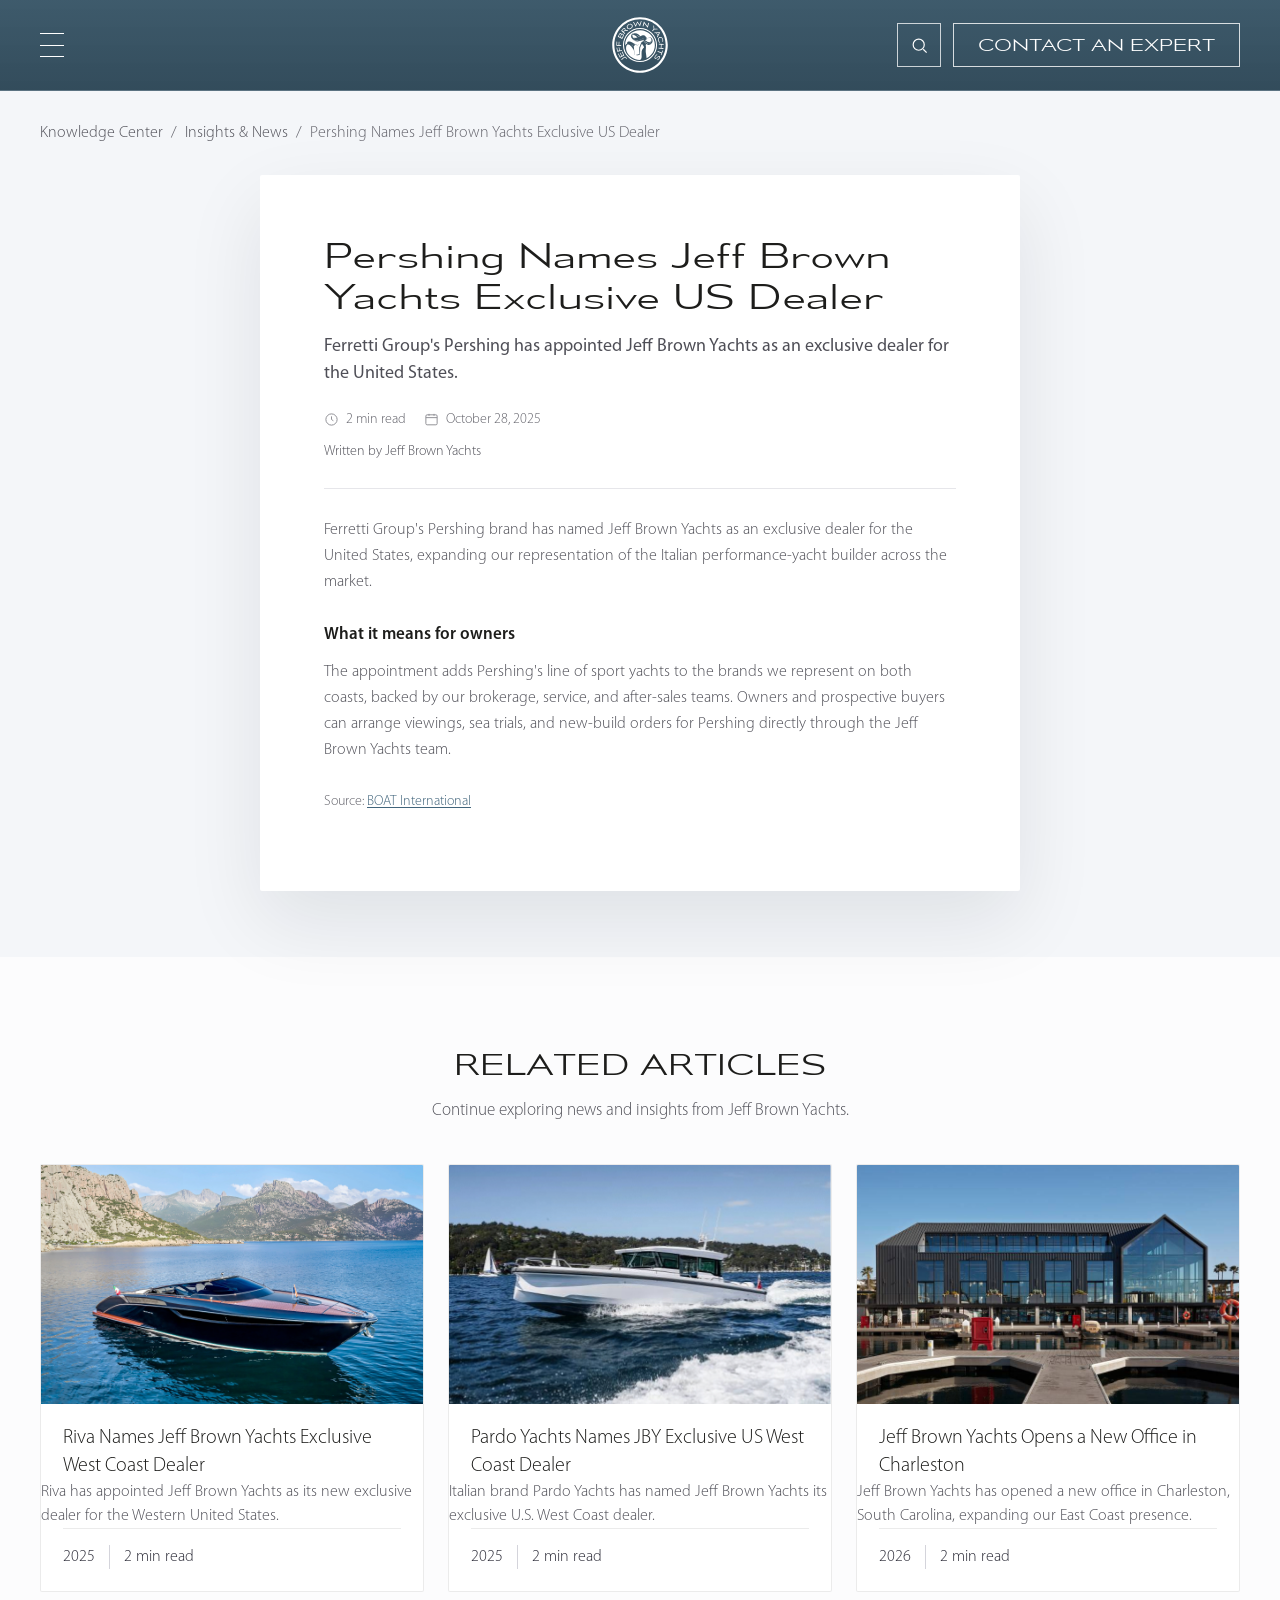
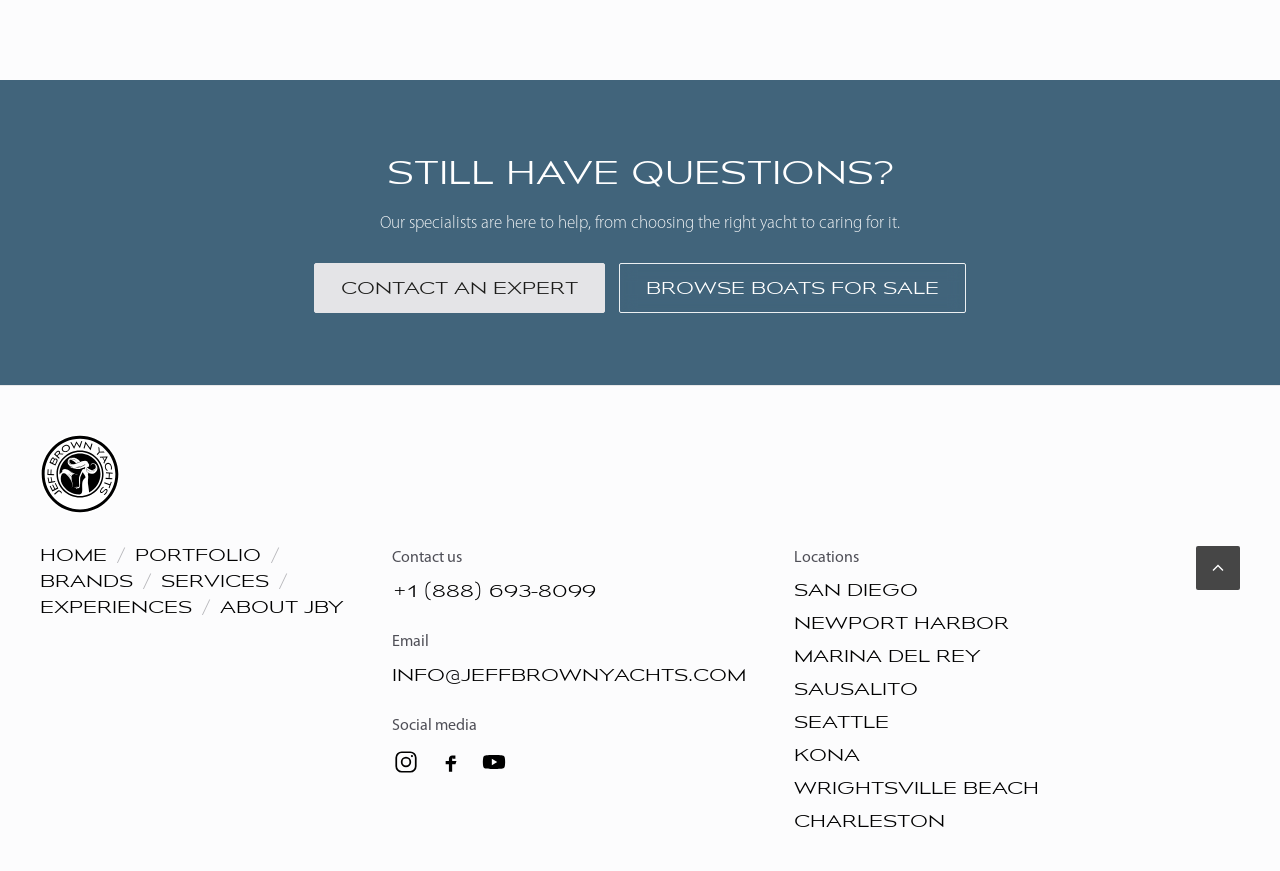
==== commit fd8c9dd5: "Add Insights article page + rebuild event page with model-page gallery - event.html: gradient hero +" ====
--- a/article.html
+++ b/article.html
@@ -3,98 +3,152 @@
 <head>
 <meta charset="UTF-8" />
 <meta name="viewport" content="width=device-width, initial-scale=1.0" />
-<title>What to Look for When Buying a Used Yacht — Jeff Brown Yachts</title>
-<meta name="description" content="A master checklist for buying a used yacht: records, generator and power systems, engines, and the questions every buyer should ask before committing. From the Jeff Brown Yachts Knowledge Center." />
+<title>Article — Jeff Brown Yachts</title>
+<meta name="description" content="News and insights from Jeff Brown Yachts: brand announcements, new offices, owner features, and adventures." />
 <link rel="icon" href="assets/jby_logo.svg" />
 <link rel="stylesheet" href="assets/fonts.css" />
 <link rel="stylesheet" href="assets/styles.css" />
 </head>
-<body data-kc="news">
+<body data-kc="insights">
 
 <div data-site-header></div>
-<div data-site-kcnav></div>
 
-<!-- BREADCRUMB -->
-<div class="crumbs light"><div class="cwrap"><nav class="crumbs" aria-label="Breadcrumb" style="padding:16px 0"><ol>
-  <li><a href="index.html#all">Knowledge Center</a></li><li class="sep">/</li>
-  <li><a href="index.html#news">News</a></li><li class="sep">/</li>
-  <li aria-current="page">What to Look for When Buying a Used Yacht</li>
-</ol></nav></div></div>
+<!-- LIGHT TOP: breadcrumb + white article card (no gradient hero) -->
+<section class="article-top">
+  <div class="wrap">
+    <nav class="dh-crumbs" aria-label="Breadcrumb"><ol>
+      <li><a href="index.html#all">Knowledge Center</a></li><li class="sep">/</li>
+      <li><a href="index.html#insights">Insights &amp; News</a></li><li class="sep">/</li>
+      <li aria-current="page" id="a-crumb">Article</li>
+    </ol></nav>
 
-<!-- ARTICLE HEADER -->
-<div class="wrap">
-  <header class="article-head">
-    <div class="tags reveal in">
-      <span class="tag">Buying Guides</span>
-      <span class="tag">Inspection</span>
-      <span class="tag">Checklist</span>
-    </div>
-    <h1 class="reveal in d1">What to Look for When Buying a Used Yacht: A Master Checklist</h1>
-    <p class="deck reveal in d1">Buying a used yacht generally offers a faster, sometimes cheaper path to yacht ownership, or to upgrading.</p>
-    <div class="byline reveal in d2">
-      <img src="assets/img/team_will_dejong.png" alt="Will De Jong" />
-      <span>By Will De Jong, Sales Professional&nbsp;&nbsp;·&nbsp;&nbsp;Jan 7, 2026&nbsp;&nbsp;·&nbsp;&nbsp;8 min read</span>
-    </div>
-  </header>
-</div>
-
-<!-- COVER -->
-<div class="wrap"><div class="article-cover reveal"><img src="assets/img/consult-overlook.jpg" alt="A Jeff Brown Yachts specialist reviewing a vessel at the marina" /></div></div>
-
-<!-- BODY -->
-<article class="prose">
-  <p>But just as with purchasing a new yacht, the process demands discipline and careful review. A used yacht reflects years of operation, service choices, upgrades, and often, delayed or forgotten routine maintenance. At the end of the day, if you want perfection in a yacht, grit your teeth and buy a new vessel. If you are hoping to stretch your dollar farther and buy a used yacht, pay attention to clarity.</p>
-  <p>Clarity is the goal. You want to know what you are buying, what the operating costs will be, and your maintenance exposure. The lifestyle fit will matter, but it should be the smallest part of your checklist. This checklist covers the main areas every buyer should review before committing to buying that gorgeous-looking used yacht that has probably got a few wince-worthy secrets.</p>
-  <p>The purpose stays simple. Reduce risk. Avoid hidden costs. Support confident decisions. Some buyers rush this phase. Those buyers inevitably pay later.</p>
-
-  <h2>Start With the Basics</h2>
-  <p>Before stepping aboard, you should review the basics. Early review of records and direct discussion reveal problems fast. Conversations matter, but realistically, paperwork matters more. Key questions to ask include the maintenance history, the reason for sale, and how the yacht has been used.</p>
-  <blockquote>A used yacht tells its story in its records. Read them carefully before you fall in love with the finish.</blockquote>
-  <p>The real cost of ownership is shaped by factors including:</p>
-  <ul>
-    <li>Value, age, and condition of the boat.</li>
-    <li>Engine type and power output.</li>
-    <li>Usage patterns, for example private versus charter, seasonal versus year-round.</li>
-  </ul>
-  <div class="note">P&amp;I cover is often required by marinas, lenders, or when hiring crew. It is essentially the liability side of your marine insurance policy.</div>
-  <p>Clear and consistent answers suggest responsible ownership. Most seasoned yacht owners work with reliable, reputable professionals who help them keep detailed records. In the best-case scenario, you get a few PDFs, a few paragraphs in an email, and a few phone numbers to call.</p>
-  <p>Missing details raise concern for obvious reasons. Incomplete records are not necessarily a dealbreaker, but consider them a potential red flag. Short answers deserve follow-up, and any maintenance without records potentially did not happen.</p>
-
-  <h2>Generator and Power Systems</h2>
-  <p>Reliable power supports safety and comfort at anchor and under way. Electrical issues rank among the most common post-purchase problems. Check the following.</p>
-  <ul>
-    <li>Generator hours and documented service intervals.</li>
-    <li>Electrical panels with organized wiring and clear labels.</li>
-    <li>Battery age, battery type, and charging systems.</li>
-    <li>Inverters and shore-power connections.</li>
-    <li>Signs of overheating or undocumented electrical changes.</li>
-  </ul>
-  <p>Messy wiring suggests shortcuts and poor oversight. Electrical modifications without records raise concern. Clean systems reflect disciplined ownership. This inspection often reveals how the yacht was treated overall and directly affects the ongoing costs of ownership.</p>
-
-  <div class="cta-inline">
-    <h3>Ready to begin your yacht-buying journey?</h3>
-    <p>Talk to Jeff Brown Yachts for resources, guidance, and hands-on support focused on buying and selling yachts with confidence. Better decisions lead to better ownership.</p>
-    <a class="btn btn-md btn-white" href="https://www.jeffbrownyachts.com" target="_blank" rel="noopener">Speak with a specialist</a>
+    <article class="article-card reveal in">
+      <h1 id="a-title">Article</h1>
+      <p class="article-dek" id="a-dek"></p>
+      <div class="article-meta">
+        <span class="mi"><svg viewBox="0 0 24 24" fill="none" stroke="currentColor" stroke-width="1.6"><circle cx="12" cy="12" r="9"/><path d="M12 7v5l3 2"/></svg><span id="a-rt"></span></span>
+        <span class="mi"><svg viewBox="0 0 24 24" fill="none" stroke="currentColor" stroke-width="1.6"><rect x="3" y="4.5" width="18" height="16" rx="2"/><path d="M3 9h18M8 3v3M16 3v3"/></svg><span id="a-date"></span></span>
+      </div>
+      <p class="article-byline" id="a-byline"></p>
+      <hr class="art-rule" />
+      <div class="article-body" id="a-body"></div>
+    </article>
   </div>
-</article>
+</section>
 
 <!-- RELATED -->
-<section class="sec grey">
+<section class="sec">
   <div class="wrap">
-    <div class="sec-head">
-      <h2 class="h-sm reveal">Related articles</h2>
-      <p class="reveal d1">Continue exploring related topics and deepen your understanding.</p>
-    </div>
-    <div class="media-grid cols-3 casc">
-      <a class="card acard" href="article.html"><div class="thumb"><img src="assets/img/vessel-brabus.jpg" alt="" /><span class="badge">Buying</span></div><h3>New vs Used: Which Yacht Is Right for You?</h3><span class="date">Jan 3, 2026&nbsp;&nbsp;·&nbsp;&nbsp;6 min read</span></a>
-      <a class="card acard" href="article.html"><div class="thumb"><img src="assets/img/card_survey.jpg" alt="" /><span class="badge">Buying</span></div><h3>A Buyer's Guide to Sea Trials and Surveys</h3><span class="date">Dec 27, 2025&nbsp;&nbsp;·&nbsp;&nbsp;7 min read</span></a>
-      <a class="card acard" href="article.html"><div class="thumb"><img src="assets/img/lifestyle-legacy.jpg" alt="" /><span class="badge">Ownership</span></div><h3>The True Cost of Yacht Ownership</h3><span class="date">Nov 24, 2025&nbsp;&nbsp;·&nbsp;&nbsp;7 min read</span></a>
-    </div>
+    <div class="sec-head" style="margin-bottom:40px"><h2 class="h-sm">Related articles</h2><p>Continue exploring news and insights from Jeff Brown Yachts.</p></div>
+    <div class="media-grid cols-3" id="a-related"></div>
   </div>
 </section>
 
 <div data-site-cta></div>
 <div data-site-footer></div>
+
+<script>
+/* Article detail — populate from ?a=<slug> */
+(function(){
+  var A = {
+    "pershing-us-dealer":{
+      t:"Pershing Names Jeff Brown Yachts Exclusive US Dealer",
+      dek:"Ferretti Group's Pershing has appointed Jeff Brown Yachts as an exclusive dealer for the United States.",
+      cat:"News", date:"October 28, 2025", rt:"2 min read", author:"Jeff Brown Yachts", img:"vessel-pershing.jpg",
+      body:"<p>Ferretti Group's Pershing brand has named Jeff Brown Yachts as an exclusive dealer for the United States, expanding our representation of the Italian performance-yacht builder across the market.</p>"
+        +"<h2>What it means for owners</h2>"
+        +"<p>The appointment adds Pershing's line of sport yachts to the brands we represent on both coasts, backed by our brokerage, service, and after-sales teams. Owners and prospective buyers can arrange viewings, sea trials, and new-build orders for Pershing directly through the Jeff Brown Yachts team.</p>",
+      src:{u:"https://www.boatinternational.com/boat-pro/news/pershing-dealer-us-jeff-brown-yachts",l:"BOAT International"}},
+    "riva-west-coast":{
+      t:"Riva Names Jeff Brown Yachts Exclusive West Coast Dealer",
+      dek:"Riva has appointed Jeff Brown Yachts as its new exclusive dealer for the Western United States.",
+      cat:"News", date:"2025", rt:"2 min read", author:"Jeff Brown Yachts", img:"brand-riva.webp",
+      body:"<p>Riva, the historic Italian marque, has named Jeff Brown Yachts as its new exclusive dealer for the Western United States, bringing one of the most celebrated names in yachting to owners across the region.</p>"
+        +"<p>The partnership pairs Riva's craftsmanship with our team's service and brokerage support, and underpins the brand's growing presence on the West Coast, including featured appearances at concours and owner events.</p>",
+      src:{u:"https://jeffbrownyachts.com/news/details/riva-announces-jeff-brown-yachts-as-its-new-exclusive-dealer-for-the-western-united-states",l:"Jeff Brown Yachts"}},
+    "pardo-west-coast":{
+      t:"Pardo Yachts Names JBY Exclusive US West Coast Dealer",
+      dek:"Italian brand Pardo Yachts has named Jeff Brown Yachts its exclusive U.S. West Coast dealer.",
+      cat:"News", date:"2025", rt:"2 min read", author:"Jeff Brown Yachts", img:"vessel-axopar.jpg",
+      body:"<p>Pardo Yachts has appointed Jeff Brown Yachts as its exclusive dealer for the U.S. West Coast, adding the Italian builder's elegant day boats and yachts to our represented brands.</p>"
+        +"<p>The appointment extends our line-up of premium European marques and gives West Coast owners a local point of contact for Pardo sales, service, and sea trials.</p>",
+      src:{u:"https://jeffbrownyachts.com/news/details/italian-brand-pardo-yachts-names-jeff-brown-yachts-exclusive-u.s-west-coast-dealer",l:"Jeff Brown Yachts"}},
+    "charleston-office":{
+      t:"Jeff Brown Yachts Opens a New Office in Charleston",
+      dek:"Jeff Brown Yachts has opened a new office in Charleston, South Carolina, expanding our East Coast presence.",
+      cat:"News", date:"2026", rt:"2 min read", author:"Jeff Brown Yachts", img:"marina-newport.jpg",
+      body:"<p>Jeff Brown Yachts has opened a new office in Charleston, South Carolina, strengthening our presence on the East Coast and bringing our brokerage and service closer to owners in the region.</p>"
+        +"<p>The Charleston team supports local sales, viewings, and after-sales care, and joins our growing network of offices across the country.</p>",
+      src:{u:"https://jeffbrownyachts.com/news/details/jeff-brown-yachts-opens-new-office-in-charleston",l:"Jeff Brown Yachts"}},
+    "deniz-ozcakir":{
+      t:"Deniz Ozcakir Named Head of Sales &amp; Marketing",
+      dek:"Jeff Brown Yachts has announced Deniz Ozcakir as Head of Sales and Marketing.",
+      cat:"News", date:"2025", rt:"2 min read", author:"Jeff Brown Yachts", img:"consult-overlook.jpg",
+      body:"<p>Jeff Brown Yachts has announced the appointment of Deniz Ozcakir as Head of Sales and Marketing, a role that supports the company's continued growth across brands and regions.</p>"
+        +"<p>The appointment reflects our ongoing investment in the team behind the brand, from brokerage and marketing to owner care.</p>",
+      src:{u:"https://jeffbrownyachts.com/news/details/jeff-brown-yachts-announces-deniz-ozcakir-as-head-of-sales-and-marketing",l:"Jeff Brown Yachts"}},
+    "brabus-shadow-500":{
+      t:"Showcasing the BRABUS Shadow 500 on the West Coast",
+      dek:"Jeff Brown Yachts is proudly showcasing the BRABUS Shadow 500.",
+      cat:"News", date:"2025", rt:"2 min read", author:"Jeff Brown Yachts", img:"vessel-brabus.jpg",
+      body:"<p>Jeff Brown Yachts is proudly showcasing the BRABUS Shadow 500, the striking performance day boat that pairs BRABUS design with Axopar engineering.</p>"
+        +"<p>Get in touch with our team to arrange a viewing or sea trial, or to learn more about availability across the BRABUS Shadow range.</p>",
+      src:{u:"https://jeffbrownyachts.com/news/details/jeff-brown-yachts-proudly-showcasing-the-brabus-shadow-500",l:"Jeff Brown Yachts"}},
+    "modern-luxury":{
+      t:"Jeff Brown: Modern Luxury \"Power Players\" Spotlight",
+      dek:"Jeff Brown was featured in Modern Luxury's \"Power Players\" spotlight.",
+      cat:"News", date:"2025", rt:"2 min read", author:"Jeff Brown Yachts", img:"lifestyle-legacy.jpg",
+      body:"<p>Jeff Brown was featured in Modern Luxury's \"Power Players\" spotlight, recognizing his role in the yachting industry and the growth of Jeff Brown Yachts.</p>"
+        +"<p>The feature highlights the brand's approach to brokerage, service, and the owner experience across the yachts we represent.</p>",
+      src:{u:"https://jeffbrownyachts.com/news/details/jeff-brown-modern-luxury-power-players-spotlight",l:"Jeff Brown Yachts"}},
+    "viggen":{
+      t:"Owner Feature: Joe Dagostino's J/105 \"Viggen\"",
+      dek:"An owner feature on Joe Dagostino and his J/105 \"Viggen,\" based out of the San Diego Yacht Club.",
+      cat:"Owner Story", date:"2025", rt:"3 min read", author:"Jeff Brown Yachts", img:"ev_riva.jpg",
+      body:"<p>In this brokerage owner feature, we profile Joe Dagostino and his J/105 \"Viggen,\" campaigned out of the San Diego Yacht Club.</p>"
+        +"<p>The story looks at the boat, the sailing behind it, and what ownership looks like day to day, part of our ongoing series featuring the owners we work with.</p>",
+      src:{u:"https://jeffbrownyachts.com/news/details/brokerage-owner-feature-joe-dagostinos-j-105-viggen",l:"Jeff Brown Yachts"}},
+    "carolinas-adventure":{
+      t:"The Axopar &amp; BRABUS Carolinas Adventure",
+      dek:"An invite-only coastal journey created by Jeff and Karen Brown, part of the Axopar &amp; BRABUS Adventure series.",
+      cat:"Adventures", date:"July 2024", rt:"3 min read", author:"Jeff Brown Yachts", img:"vessel-brabus.jpg",
+      body:"<p>The Axopar &amp; BRABUS Carolinas Adventure was an invite-only coastal journey created by Jeff and Karen Brown, bringing a small group of owners together to run the fleet along the Carolina coast.</p>"
+        +"<p>The Adventure series is about the experience of ownership on the water, real miles, real anchorages, and time aboard with people who love these boats.</p>",
+      src:{u:"https://jeffbrownyachts.com/news/category/adventures",l:"Jeff Brown Yachts"}},
+    "salish-sea":{
+      t:"Cruising the Salish Sea: A Pacific Northwest Adventure",
+      dek:"A Pacific Northwest adventure cruising the Salish Sea, part of the Jeff Brown Yachts Adventure series.",
+      cat:"Adventures", date:"2025", rt:"3 min read", author:"Jeff Brown Yachts", img:"marina-newport.jpg",
+      body:"<p>This Adventure takes the fleet north to cruise the Salish Sea, the island-strewn waters of the Pacific Northwest, for a run of protected passages, quiet anchorages, and open-water crossings.</p>"
+        +"<p>Like the rest of the series, it is built around time on the water and the way these boats perform where owners actually use them.</p>",
+      src:{u:"https://jeffbrownyachts.com/news/category/adventures",l:"Jeff Brown Yachts"}}
+  };
+
+  function param(n){ var m=new RegExp("[?&]"+n+"=([^&]+)").exec(location.search); return m?decodeURIComponent(m[1]):""; }
+  var slug = param("a"); if(!A[slug]) slug = "pershing-us-dealer";
+  var a = A[slug];
+
+  document.getElementById("a-crumb").innerHTML = a.t;
+  document.getElementById("a-title").innerHTML = a.t;
+  document.getElementById("a-dek").innerHTML = a.dek;
+  document.getElementById("a-rt").textContent = a.rt;
+  document.getElementById("a-date").textContent = a.date;
+  document.getElementById("a-byline").innerHTML = "Written by " + a.author;
+  document.getElementById("a-body").innerHTML = a.body
+    + '<p class="art-source">Source: <a href="'+a.src.u+'" target="_blank" rel="noopener">'+a.src.l+'</a></p>';
+  document.title = a.t.replace(/&quot;/g,'"').replace(/&amp;/g,"&") + " — Jeff Brown Yachts";
+
+  /* Related — three other articles */
+  var keys = Object.keys(A).filter(function(k){ return k!==slug; }).slice(0,3);
+  document.getElementById("a-related").innerHTML = keys.map(function(k){
+    var r = A[k];
+    return '<a class="card acard" href="article.html?a='+k+'">'
+      + '<div class="thumb"><img src="assets/img/'+r.img+'" alt="" /><span class="badge">'+r.cat+'</span></div>'
+      + '<h3>'+r.t+'</h3><p>'+r.dek+'</p>'
+      + '<div class="date"><span>'+r.date+'</span><span class="rt">'+r.rt+'</span></div></a>';
+  }).join("");
+})();
+</script>
 <script src="assets/app.js"></script>
 </body>
 </html>
--- a/assets/styles.css
+++ b/assets/styles.css
@@ -37,12 +37,11 @@
   font-family:'Mesmerize',sans-serif;font-weight:300;text-transform:uppercase;letter-spacing:0;transition:.25s;white-space:nowrap}
 .btn-sm{height:44px;padding:0 22px;font-size:16px;line-height:20px}
 .btn-md{height:50px;padding:0 26px;font-size:16px;line-height:20px}
-.btn svg{width:17px;height:17px;transition:transform .4s var(--ease-out)}
-.btn:hover svg{transform:translateX(4px)}
+.btn svg{width:17px;height:17px}
 .btn-solid{background:var(--navy);color:var(--white)}
 .btn-solid:hover{background:var(--navy-d)}
-.btn-white{background:var(--white);color:var(--ink)}
-.btn-white:hover{background:var(--ink);color:var(--white)}
+.btn-white{background:#e4e4e7;color:var(--ink);border:1px solid #e4e4e7}
+.btn-white:hover{background:transparent;color:var(--white);border-color:var(--white)}
 .btn-dark{background:var(--ink);color:var(--white)}
 .btn-dark:hover{background:var(--navy)}
 .btn-ghost{background:transparent;color:var(--c0);border:1px solid var(--c0)}
@@ -53,8 +52,8 @@
 .btn-ghost-light:hover{background:var(--white);color:var(--ink)}
 .link-arrow{display:inline-flex;align-items:center;gap:8px;font-family:'Mesmerize',sans-serif;text-transform:uppercase;
   font-size:16px;letter-spacing:.04em;color:var(--navy)}
-.link-arrow svg{width:16px;height:16px;transition:transform .35s var(--ease-out)}
-.link-arrow:hover svg{transform:translateX(4px)}
+.link-arrow svg{width:16px;height:16px}
+.link-arrow:hover{color:var(--navy-d)}
 
 /* =====================================================================
    HEADER
@@ -91,6 +90,20 @@
 @keyframes panelIn{from{opacity:0;transform:translateY(8px)}to{opacity:1;transform:none}}
 .hub-panel>.sec:first-child{padding-top:72px}
 .panel-lead{display:flex;justify-content:flex-end;margin-bottom:26px}
+/* category chips (Insights & News on the All tab) */
+.chips{display:flex;flex-wrap:wrap;gap:10px;margin-bottom:34px}
+.chips .tag{cursor:pointer;transition:.2s}
+
+/* Video cards — hover autoplay + subtle white lift/shadow (video cards only) */
+.vcard{position:relative;border-radius:2px;gap:14px}
+.vcard::before{content:none}
+.vcard>*{position:relative;z-index:1}
+.vcard .thumb{border:none;border-radius:2px}
+.vcard .thumb video{position:absolute;inset:0;width:100%;height:100%;object-fit:cover;opacity:0;transition:opacity .5s var(--ease-out);z-index:1}
+.vcard:hover .thumb video{opacity:1}
+.vcard .thumb::after{display:none}
+.vcard .badge{z-index:2}
+@media(hover:none){.vcard::before{display:none}.vcard .thumb video{display:none}}
 @media(prefers-reduced-motion:reduce){.hub-panel.active{animation:none}}
 .kcnav a{position:relative;flex:0 0 auto;padding:17px 0;font-family:'Mesmerize',sans-serif;font-weight:300;font-size:16px;letter-spacing:.09em;text-transform:uppercase;color:var(--c4);white-space:nowrap;transition:color .25s}
 .kcnav a::after{content:"";position:absolute;left:0;right:0;bottom:-.5px;height:2px;background:var(--navy);transform:scaleX(0);transition:transform .3s ease}
@@ -141,7 +154,7 @@
 @media(max-width:640px){.kc-hero.sub .kc-hero-inner,.kc-hero .kc-crumbs+.kc-hero-inner{padding-top:20px}.kc-hero .kc-crumbs{padding-top:96px}}
 
 /* Search bar */
-.searchbar{width:100%;max-width:620px;display:flex;align-items:center;gap:14px;background:#fff;border-radius:3px;
+.searchbar{width:100%;max-width:620px;display:flex;align-items:center;gap:14px;background:#fff;border-radius:2px;
   padding:0 6px 0 22px;height:62px;box-shadow:0 30px 70px -40px rgba(0,0,0,.6)}
 .searchbar svg{width:20px;height:20px;color:var(--c4);flex:0 0 auto}
 .searchbar input{flex:1;border:none;outline:none;background:transparent;font-family:'Myriad Pro',sans-serif;font-size:16px;color:var(--ink)}
@@ -203,16 +216,16 @@
 @media(max-width:600px){.media-grid.cols-3,.media-grid.cols-2{grid-template-columns:1fr}}
 
 .card{display:flex;flex-direction:column;gap:15px;background:transparent;transition:transform .5s var(--ease-out)}
-.card .thumb{position:relative;border-radius:3px;overflow:hidden;aspect-ratio:16/10;background:var(--section);border:1px solid var(--border)}
+.card .thumb{position:relative;border-radius:2px;overflow:hidden;aspect-ratio:16/10;background:var(--section);border:1px solid var(--border)}
 .card .thumb img{width:100%;height:100%;object-fit:cover;transition:transform 1.2s var(--ease-out)}
 .card:hover .thumb img{transform:scale(1.06)}
 .card .thumb::after{content:"";position:absolute;inset:0;background:linear-gradient(180deg,rgba(0,0,0,0) 45%,rgba(0,0,0,.28));opacity:0;transition:opacity .4s}
 .card:hover .thumb::after{opacity:1}
-.card .badge{position:absolute;left:12px;top:12px;z-index:2;background:rgba(24,40,51,.82);backdrop-filter:blur(6px);color:#fff;
-  font-family:'Mesmerize',sans-serif;font-size:16px;line-height:1;letter-spacing:.08em;text-transform:uppercase;padding:7px 12px;border-radius:2px}
+.card .badge{position:absolute;left:12px;top:12px;z-index:2;background:rgba(65,100,123,.92);backdrop-filter:blur(6px);color:#fff;
+  font-family:'Mesmerize',sans-serif;font-size:14px;line-height:1;letter-spacing:.08em;text-transform:uppercase;padding:6px 11px;border-radius:2px}
 .card .dur{position:absolute;right:12px;bottom:12px;z-index:2;background:rgba(0,0,0,.72);color:#fff;font-size:16px;font-weight:400;padding:4px 10px;border-radius:2px;letter-spacing:.02em}
 /* square, semi-transparent play button with a white icon */
-.play{position:absolute;left:50%;top:50%;transform:translate(-50%,-50%);z-index:2;width:58px;height:58px;border-radius:8px;
+.play{position:absolute;left:50%;top:50%;transform:translate(-50%,-50%);z-index:2;width:58px;height:58px;border-radius:2px;
   background:rgba(15,24,30,.42);backdrop-filter:blur(6px);-webkit-backdrop-filter:blur(6px);border:1px solid rgba(255,255,255,.55);
   color:#fff;display:flex;align-items:center;justify-content:center;transition:.35s}
 .card:hover .play{background:rgba(15,24,30,.62);transform:translate(-50%,-50%) scale(1.06)}
@@ -228,28 +241,34 @@
 .tag.solid{background:var(--navy);color:#fff;border-color:var(--navy)}
 
 .acard .thumb{aspect-ratio:16/11}
+.acard .date{display:flex;align-items:center;padding-top:15px;border-top:1px solid var(--border);font-size:16px;color:var(--c4);letter-spacing:.01em}
+.acard .date .rt{margin-left:14px;padding-left:14px;border-left:1px solid #d4d4db}
 
 /* =====================================================================
    EVENT overlay cards (past events)
    ===================================================================== */
 .egrid{display:grid;grid-template-columns:1fr 1fr;gap:24px}
 @media(max-width:700px){.egrid{grid-template-columns:1fr}}
-.ecard{position:relative;display:block;border-radius:3px;overflow:hidden;aspect-ratio:16/10;color:#fff;border:1px solid var(--border)}
+.ecard{position:relative;display:block;border-radius:2px;overflow:hidden;aspect-ratio:16/10;color:#fff;border:1px solid var(--border)}
 .ecard img{width:100%;height:100%;object-fit:cover;transition:transform 1.2s var(--ease-out)}
 .ecard:hover img{transform:scale(1.05)}
-.ecard::after{content:"";position:absolute;inset:0;z-index:1;background:linear-gradient(180deg,rgba(12,20,26,0) 30%,rgba(12,20,26,.5) 62%,rgba(10,16,20,.9))}
-.ecard .ec-body{position:absolute;left:0;right:0;bottom:0;z-index:2;padding:28px 28px 26px;display:flex;flex-direction:column;gap:12px;align-items:flex-start}
-.ecard .ec-meta{font-family:'Mesmerize',sans-serif;font-size:16px;letter-spacing:.1em;text-transform:uppercase;color:var(--sand)}
-.ecard h3{font-family:'Mesmerize',sans-serif;font-weight:300;font-size:22px;line-height:28px;text-transform:uppercase;color:#fff}
-.ecard .ec-cta{margin-top:4px;display:inline-flex;align-items:center;gap:8px;font-family:'Mesmerize',sans-serif;font-size:16px;letter-spacing:.04em;
-  text-transform:uppercase;color:#fff;border:1px solid rgba(255,255,255,.65);padding:10px 16px;border-radius:2px;transition:.25s}
-.ecard:hover .ec-cta{background:#fff;color:var(--navy-deep);border-color:#fff}
-.ecard .ec-cta svg{width:15px;height:15px}
+.ecard::after{content:"";position:absolute;inset:0;z-index:1;transition:background .4s var(--ease-out);
+  background:linear-gradient(180deg,rgba(10,16,20,0) 34%,rgba(10,16,20,.5) 64%,rgba(8,13,17,.92))}
+.ecard:hover::after{background:linear-gradient(180deg,rgba(10,16,20,.1) 24%,rgba(10,16,20,.62) 58%,rgba(8,13,17,.95))}
+.ecard .ec-body{position:absolute;left:0;right:0;bottom:0;z-index:2;padding:20px;display:flex;flex-direction:column;gap:6px;align-items:flex-start}
+.ecard h3{font-family:'Mesmerize',sans-serif;font-weight:300;font-size:18px;line-height:23px;text-transform:uppercase;color:#fff;padding-right:40px;
+  display:-webkit-box;-webkit-line-clamp:2;-webkit-box-orient:vertical;overflow:hidden;min-height:46px}
+.ecard .ec-meta{font-family:'Myriad Pro',sans-serif;font-weight:400;font-size:14px;line-height:20px;letter-spacing:.02em;color:#fff}
+/* chevron only (no box), on the same line as the title, revealed on hover */
+.ecard .ec-cta{position:absolute;top:18px;right:20px;z-index:3;display:inline-flex;align-items:center;justify-content:center;
+  color:#fff;opacity:0;font-size:0;transition:opacity .3s var(--ease-out)}
+.ecard:hover .ec-cta{opacity:1}
+.ecard .ec-cta svg{width:20px;height:20px}
 
 /* =====================================================================
    FEATURED STORY (large cinematic editorial block)
    ===================================================================== */
-.feature{position:relative;border-radius:5px;overflow:hidden;min-height:480px;display:flex;align-items:flex-end;color:#fff;border:1px solid var(--border)}
+.feature{position:relative;border-radius:2px;overflow:hidden;min-height:480px;display:flex;align-items:flex-end;color:#fff;border:1px solid var(--border)}
 .feature .feat-media{position:absolute;inset:0;z-index:0}
 .feature .feat-media img,.feature .feat-media video{width:100%;height:100%;object-fit:cover;transition:transform 6s var(--ease-out)}
 .feature:hover .feat-media img{transform:scale(1.05)}
@@ -268,7 +287,7 @@
    OWNER STORY cards (editorial / emotional treatment)
    ===================================================================== */
 .ocard{display:flex;flex-direction:column;gap:16px}
-.ocard .thumb{position:relative;border-radius:3px;overflow:hidden;aspect-ratio:4/3;border:1px solid var(--border)}
+.ocard .thumb{position:relative;border-radius:2px;overflow:hidden;aspect-ratio:4/3;border:1px solid var(--border)}
 .ocard .thumb img{width:100%;height:100%;object-fit:cover;transition:transform 1.2s var(--ease-out)}
 .ocard:hover .thumb img{transform:scale(1.06)}
 .ocard .badge{position:absolute;left:12px;top:12px;z-index:2;background:rgba(24,40,51,.82);backdrop-filter:blur(6px);color:#fff;
@@ -288,9 +307,9 @@
 .list-wrap{display:grid;grid-template-columns:264px 1fr;gap:48px;align-items:start}
 .list-wrap.no-side{grid-template-columns:1fr}
 .sidebar{position:sticky;top:120px;display:flex;flex-direction:column;gap:34px}
-.filter-group h4{font-family:'Mesmerize',sans-serif;font-weight:300;font-size:16px;letter-spacing:.1em;text-transform:uppercase;color:var(--ink);margin-bottom:14px}
-.sub-list{display:flex;flex-direction:column;gap:3px}
-.sub-list a{display:flex;align-items:center;justify-content:space-between;gap:12px;padding:8px 0;font-size:16px;color:var(--c2);transition:color .2s}
+.filter-group h4{font-family:'Mesmerize',sans-serif;font-weight:300;font-size:16px;letter-spacing:.12em;text-transform:uppercase;color:var(--c4);margin-bottom:10px}
+.sub-list{display:flex;flex-direction:column;gap:1px}
+.sub-list a{display:flex;align-items:center;justify-content:space-between;gap:12px;padding:7px 0;font-size:16px;color:var(--c4);transition:color .2s}
 .sub-list a:hover{color:var(--ink)}
 .sub-list a.active{color:var(--navy)}
 .sub-list a .lbl{position:relative}
@@ -301,7 +320,7 @@
 
 /* Pagination */
 .pager{display:flex;justify-content:center;align-items:center;gap:8px;margin-top:56px}
-.pager a,.pager span{min-width:44px;height:44px;padding:0 10px;display:inline-flex;align-items:center;justify-content:center;border:1px solid var(--border);border-radius:3px;font-size:16px;color:var(--c2);transition:.2s}
+.pager a,.pager span{min-width:44px;height:44px;padding:0 10px;display:inline-flex;align-items:center;justify-content:center;border:1px solid var(--border);border-radius:2px;font-size:16px;color:var(--c2);transition:.2s}
 .pager a:hover{border-color:var(--navy);color:var(--navy)}
 .pager .cur{background:var(--navy);color:#fff;border-color:var(--navy)}
 .pager .nav-btn svg{width:16px;height:16px}
@@ -316,7 +335,7 @@
 .article-head .deck{font-size:19px;line-height:29px;color:var(--c2);max-width:680px}
 .article-head .byline{display:flex;align-items:center;gap:12px;color:var(--c4);font-size:16px}
 .article-head .byline img{width:40px;height:40px;border-radius:50%;object-fit:cover}
-.article-cover{max-width:1040px;margin:0 auto 8px;border-radius:4px;overflow:hidden;aspect-ratio:16/8}
+.article-cover{max-width:1040px;margin:0 auto 8px;border-radius:2px;overflow:hidden;aspect-ratio:16/8}
 .article-cover img{width:100%;height:100%;object-fit:cover}
 @media(max-width:640px){.article-head h1{font-size:27px;line-height:36px}}
 
@@ -330,15 +349,15 @@
 .prose ul li::before{content:"";position:absolute;left:2px;top:11px;width:7px;height:7px;background:var(--navy);border-radius:1px;transform:rotate(45deg)}
 .prose blockquote{margin:34px 0;padding:22px 28px;border-left:3px solid var(--navy);background:var(--section);
   font-family:'Mesmerize',sans-serif;font-weight:300;font-size:20px;line-height:30px;color:var(--navy-deep);text-transform:none}
-.prose .note{background:#fff;border:1px solid var(--border);border-radius:3px;padding:18px 20px;font-size:16px;line-height:25px;color:var(--c2)}
-.prose .cta-inline{margin-top:44px;background:var(--navy-deep);color:#fff;border-radius:4px;padding:40px 40px;text-align:center;display:flex;flex-direction:column;align-items:center;gap:16px}
+.prose .note{background:#fff;border:1px solid var(--border);border-radius:2px;padding:18px 20px;font-size:16px;line-height:25px;color:var(--c2)}
+.prose .cta-inline{margin-top:44px;background:var(--navy-deep);color:#fff;border-radius:2px;padding:40px 40px;text-align:center;display:flex;flex-direction:column;align-items:center;gap:16px}
 .prose .cta-inline h3{color:#fff;font-size:24px;line-height:32px}
 .prose .cta-inline p{color:rgba(255,255,255,.9);font-size:16px;line-height:25px;max-width:520px}
 
 /* Detail player */
-.player{display:block;max-width:1040px;margin:0 auto;position:relative;border-radius:4px;overflow:hidden;aspect-ratio:16/9;background:#0c141a;box-shadow:0 50px 100px -60px rgba(0,0,0,.7)}
+.player{display:block;max-width:1040px;margin:0 auto;position:relative;border-radius:2px;overflow:hidden;aspect-ratio:16/9;background:#0c141a;box-shadow:0 50px 100px -60px rgba(0,0,0,.7)}
 .player img{width:100%;height:100%;object-fit:cover;opacity:.7}
-.player .play{width:80px;height:80px;border-radius:12px}
+.player .play{width:80px;height:80px;border-radius:2px}
 .player .play svg{width:28px;height:28px}
 .detail-title{max-width:820px;margin:34px auto 0;text-align:center;display:flex;flex-direction:column;align-items:center;gap:16px}
 .detail-title h1{font-family:'Mesmerize',sans-serif;font-weight:300;font-size:32px;line-height:44px;text-transform:uppercase}
@@ -355,7 +374,7 @@
 .event-grid{display:grid;grid-template-columns:1.7fr 1fr;gap:clamp(36px,5vw,64px);align-items:start}
 @media(max-width:860px){.event-grid{grid-template-columns:1fr;gap:36px}}
 .event-grid .prose{max-width:none;margin:0;padding:0}
-.facts{position:sticky;top:120px;background:#fff;border:1px solid var(--border);border-radius:4px;padding:28px;display:flex;flex-direction:column;gap:20px;box-shadow:0 24px 60px -50px rgba(34,51,63,.5)}
+.facts{position:sticky;top:120px;background:#fff;border:1px solid var(--border);border-radius:2px;padding:28px;display:flex;flex-direction:column;gap:20px;box-shadow:0 24px 60px -50px rgba(34,51,63,.5)}
 .facts .fr{display:flex;flex-direction:column;gap:4px}
 .facts .fr .k{font-family:'Mesmerize',sans-serif;font-size:16px;letter-spacing:.08em;text-transform:uppercase;color:var(--navy)}
 .facts .fr .v{font-size:16px;line-height:24px;color:var(--ink)}
@@ -364,14 +383,86 @@
 /* Photo gallery (event recap) */
 .gallery{display:grid;grid-template-columns:repeat(3,1fr);gap:16px}
 @media(max-width:700px){.gallery{grid-template-columns:1fr 1fr}}
-.gallery a{position:relative;border-radius:3px;overflow:hidden;aspect-ratio:4/3;display:block;border:1px solid var(--border)}
+.gallery a{position:relative;border-radius:2px;overflow:hidden;aspect-ratio:4/3;display:block;border:1px solid var(--border)}
 .gallery img{width:100%;height:100%;object-fit:cover;transition:transform 1s var(--ease-out)}
 .gallery a:hover img{transform:scale(1.06)}
+.gallery .play{pointer-events:none}
+
+/* Embedded video player (video detail + event main video) */
+.videoframe{position:relative;max-width:1040px;margin:0 auto;aspect-ratio:16/9;border-radius:2px;overflow:hidden;background:#0c141a;box-shadow:0 44px 100px -60px rgba(0,0,0,.6)}
+.videoframe iframe{position:absolute;inset:0;width:100%;height:100%;border:0}
+.videoframe img{position:absolute;inset:0;width:100%;height:100%;object-fit:cover}
+
+/* Gallery (Photos / Videos) — ported from the model page: hero + thumb strip + arrows */
+.ev-galleries{padding:0}
+.evgal{position:relative;height:620px;min-height:440px;width:100%;overflow:hidden;background:#0a1218}
+.evgal .eg-hero{position:absolute;inset:0;z-index:0}
+.evgal .eg-hero img{position:absolute;inset:0;width:100%;height:100%;object-fit:cover}
+.evgal::after{content:"";position:absolute;inset:0;z-index:1;pointer-events:none;background:linear-gradient(180deg,rgba(0,0,0,.12),rgba(0,0,0,0) 34%,rgba(0,0,0,.6))}
+.evgal .eg-word{position:absolute;z-index:2;left:0;right:0;bottom:150px;text-align:center;padding:0 24px;color:#fff;font-family:'Mesmerize',sans-serif;font-weight:300;text-transform:uppercase;font-size:24px;line-height:34px;letter-spacing:.02em}
+.evgal .eg-thumbs{position:absolute;z-index:2;left:0;right:0;bottom:44px;display:flex;justify-content:center;gap:12px;padding:0 30px;overflow-x:auto;scrollbar-width:none}
+.evgal .eg-thumbs::-webkit-scrollbar{display:none}
+.evgal .eg-thumb{position:relative;flex:0 0 auto;width:150px;height:94px;border-radius:2px;overflow:hidden;padding:0;border:0;margin:0;cursor:pointer;background:#0a1218;box-shadow:inset 0 0 0 1px rgba(255,255,255,.22)}
+.evgal .eg-thumb img{width:100%;height:100%;object-fit:cover;transition:transform .8s var(--ease-out)}
+.evgal .eg-thumb:hover img{transform:scale(1.08)}
+.evgal .eg-thumb.active{box-shadow:inset 0 0 0 2px #fff}
+.evgal .eg-arrow{position:absolute;z-index:3;top:calc(50% - 55px);transform:translateY(-50%);width:48px;height:48px;border-radius:2px;background:#000;border:0;color:#fff;display:flex;align-items:center;justify-content:center;cursor:pointer;transition:.25s}
+.evgal .eg-arrow:hover{background:rgba(0,0,0,.65)}
+.evgal .eg-arrow svg{width:24px;height:24px}
+.evgal .eg-arrow.prev{left:32px}.evgal .eg-arrow.next{right:32px}
+.evgal .eg-play{position:absolute;z-index:3;left:50%;top:calc(50% - 55px);transform:translate(-50%,-50%);width:66px;height:66px;border-radius:2px;background:rgba(15,24,30,.45);backdrop-filter:blur(6px);border:1px solid rgba(255,255,255,.6);display:flex;align-items:center;justify-content:center;color:#fff;transition:.25s}
+.evgal .eg-play:hover{background:rgba(15,24,30,.65)}
+.evgal .eg-play svg{width:24px;height:24px;margin-left:3px}
+@media(max-width:640px){.evgal{height:440px}.evgal .eg-word{bottom:104px;font-size:20px}.evgal .eg-thumbs{gap:8px;padding:0 14px;justify-content:flex-start;bottom:36px}.evgal .eg-thumb{width:104px;height:66px}.evgal .eg-arrow{width:40px;height:40px;left:12px}.evgal .eg-arrow.next{right:12px;left:auto}}
+
+/* Article detail (Insights & News) — light, no gradient hero */
+.article-top{background:var(--section);padding:30px 0 66px}
+.article-top .dh-crumbs{margin-bottom:30px}
+.article-top .dh-crumbs ol{list-style:none;display:flex;flex-wrap:wrap;gap:8px;font-size:16px;color:var(--c4);padding:0;margin:0}
+.article-top .dh-crumbs a{color:var(--c2)}
+.article-top .dh-crumbs a:hover{color:var(--ink)}
+.article-top .dh-crumbs li[aria-current]{color:var(--c4)}
+.article-top .dh-crumbs .sep{color:var(--c4)}
+.article-card{max-width:760px;margin:0 auto;background:#fff;border-radius:2px;box-shadow:0 30px 80px rgba(15,24,30,.09);padding:60px 64px 56px}
+.article-card h1{font-family:'Mesmerize',sans-serif;font-weight:300;font-size:33px;line-height:41px;letter-spacing:0;text-transform:none;color:var(--ink);margin:0 0 16px}
+.article-dek{font-family:'Myriad Pro',sans-serif;font-weight:400;font-size:18px;line-height:27px;color:var(--c2);margin:0 0 22px}
+.article-meta{display:flex;align-items:center;flex-wrap:wrap;gap:8px 18px;font-family:'Myriad Pro',sans-serif;font-size:14px;color:var(--c4)}
+.article-meta .mi{display:inline-flex;align-items:center;gap:7px}
+.article-meta svg{width:15px;height:15px;opacity:.7}
+.article-byline{font-family:'Myriad Pro',sans-serif;font-size:14px;color:var(--c2);margin:11px 0 0}
+.article-card .art-rule{border:0;border-top:1px solid var(--border);margin:26px 0 28px}
+.article-body p{font-family:'Myriad Pro',sans-serif;font-size:16px;line-height:26px;color:var(--c2);margin:0 0 20px}
+.article-body h2{font-family:'Myriad Pro',sans-serif;font-weight:700;font-size:17px;line-height:24px;letter-spacing:0;text-transform:none;color:var(--ink);margin:28px 0 12px}
+.article-body a{color:var(--navy);text-decoration:underline;text-underline-offset:2px}
+.article-body a:hover{color:var(--navy-ink)}
+.article-body ul{margin:0 0 20px;padding-left:20px}
+.article-body li{font-family:'Myriad Pro',sans-serif;font-size:16px;line-height:26px;color:var(--c2);margin-bottom:8px}
+.article-body figure{margin:26px 0}
+.article-body figure img{width:100%;border-radius:2px;display:block}
+.article-body figcaption{text-align:center;font-size:13px;color:var(--c4);margin-top:10px}
+.article-body .art-source{font-size:14px;color:var(--c4);margin-top:26px}
+@media(max-width:820px){.article-card{padding:38px 24px 34px}.article-card h1{font-size:27px;line-height:34px}.article-dek{font-size:16px;line-height:25px}}
+
+/* Video detail page — gradient hero + floating video (matches YW reference) */
+.video-hero{position:relative;background:linear-gradient(155deg,#41647b 0%,#2c4658 52%,#182833 100%);padding:118px 0 340px;color:#fff}
+.video-hero .wrap{max-width:none;padding:0 40px;position:relative;z-index:2}
+.video-hero .dh-crumbs ol{list-style:none;display:flex;flex-wrap:wrap;gap:8px;font-size:16px;color:rgba(255,255,255,.6);padding-top:6px}
+.video-hero .dh-crumbs a{color:#fff;transition:.2s}
+.video-hero .dh-crumbs a:hover{opacity:.82}
+.video-hero .dh-crumbs .sep{color:rgba(255,255,255,.4)}
+.video-hero .dh-crumbs li[aria-current]{color:rgba(255,255,255,.6)}
+.video-stage{position:relative;z-index:3;max-width:1080px;margin:-280px auto 0;padding:0 40px}
+.video-body{padding:56px 0 64px;text-align:center}
+.video-body .vb-inner{max-width:820px;margin:0 auto;padding:0 40px;display:flex;flex-direction:column;align-items:center;gap:16px}
+.video-body h1{font-family:'Mesmerize',sans-serif;font-weight:300;font-size:32px;line-height:44px;text-transform:uppercase;color:var(--ink)}
+.video-body .v-sub{font-size:19px;line-height:29px;color:var(--c2);max-width:680px}
+.video-body .v-desc-long{font-size:15px;line-height:24px;color:var(--c4);max-width:600px}
+@media(max-width:640px){.video-hero{padding:100px 0 230px}.video-stage{margin-top:-190px;padding:0 22px}.video-body h1{font-size:26px;line-height:36px}}
 
 /* Vessels-on-display mini cards */
 .vgrid{display:grid;grid-template-columns:1fr 1fr;gap:26px}
 @media(max-width:600px){.vgrid{grid-template-columns:1fr}}
-.vitem .thumb2{border-radius:3px;overflow:hidden;aspect-ratio:16/11;border:1px solid var(--border);margin-bottom:16px}
+.vitem .thumb2{border-radius:2px;overflow:hidden;aspect-ratio:16/11;border:1px solid var(--border);margin-bottom:16px}
 .vitem .thumb2 img{width:100%;height:100%;object-fit:cover;transition:transform 1.1s var(--ease-out)}
 .vitem:hover .thumb2 img{transform:scale(1.05)}
 .vitem .loc{font-size:16px;color:var(--c4);margin-bottom:6px}
@@ -384,8 +475,9 @@
 .cta-band{background:var(--navy);color:#fff;text-align:center}
 .cta-band .cb-inner{max-width:720px;margin:0 auto;padding:72px 40px;display:flex;flex-direction:column;align-items:center;gap:18px}
 .cta-band h2{font-family:'Mesmerize',sans-serif;font-weight:300;font-size:30px;line-height:40px;text-transform:uppercase}
-.cta-band p{color:rgba(255,255,255,.92);font-size:17px;line-height:27px;max-width:560px}
-.cta-band .actions{display:flex;gap:14px;flex-wrap:wrap;justify-content:center;margin-top:8px}
+.cta-band p{color:rgba(255,255,255,.92);font-size:17px;line-height:27px;max-width:760px}
+.cta-band .actions{display:flex;gap:14px;flex-wrap:nowrap;justify-content:center;margin-top:8px}
+@media(max-width:520px){.cta-band .actions{flex-wrap:wrap}}
 @media(max-width:640px){.cta-band h2{font-size:25px;line-height:34px}.cta-band .cb-inner{padding:56px 24px}}
 
 /* =====================================================================
@@ -409,7 +501,7 @@
 .foot-locs a{font-family:'Mesmerize',sans-serif;font-weight:300;font-size:16px;line-height:20px;letter-spacing:0;text-transform:uppercase;color:var(--c0);transition:color .2s}
 .foot-locs a:hover{color:var(--navy)}
 .to-top{width:44px;height:44px;border-radius:2px;background:rgba(0,0,0,0.72);color:#fff;display:flex;align-items:center;justify-content:center;transition:.25s;justify-self:end;align-self:start;margin-top:112px}
-.to-top:hover{background:var(--navy)}.to-top svg{width:20px;height:20px}
+.to-top:hover{background:#000}.to-top svg{width:20px;height:20px}
 @media(max-width:860px){.foot-grid{grid-template-columns:1fr 1fr}.foot-col{padding-top:0}.to-top{justify-self:start;margin-top:0}}
 @media(max-width:560px){.foot-grid{grid-template-columns:1fr}}
 
@@ -423,3 +515,20 @@
 .casc>*{opacity:0;transform:translateY(30px);transition:opacity .9s var(--ease-out),transform .9s var(--ease-out);will-change:opacity,transform}
 .casc>.lx-in{opacity:1;transform:none}
 @media(prefers-reduced-motion:reduce){.reveal,.casc>*{transition:none!important;opacity:1!important;transform:none!important}html{scroll-behavior:auto}}
+
+/* ====================================================================== */
+/* ARTICLE CARDS — matched to the search results page                      */
+/* A contained white card with a hairline and a 2px radius; the photo      */
+/* still zooms, the card itself never darkens; the meta sits on a foot     */
+/* rule so cards of different title lengths still line up.                 */
+/* ====================================================================== */
+.acard{background:var(--white);border:0.5px solid var(--line);border-radius:2px;overflow:hidden;
+  gap:0;transition:box-shadow .3s ease, border-color .3s ease}
+.acard:hover{box-shadow:0 5px 16px rgba(20,26,32,0.06);border-color:rgba(0,0,0,0.06)}
+.acard .thumb{aspect-ratio:16/10;border:0;border-radius:0}
+.acard .thumb::after{display:none}          /* no dark wash over the photo */
+.acard .badge{display:none}                 /* category tag off, as on search */
+.acard h3{font-family:'Myriad Pro',sans-serif;font-weight:300;font-size:20px;line-height:28px;
+  letter-spacing:0;text-transform:none;color:var(--ink);padding:20px 22px 0}
+.acard .date{margin:auto 22px 22px;padding-top:16px;border-top:0.5px solid var(--line);
+  font-size:16px;line-height:24px;letter-spacing:0;color:#2a2a36}
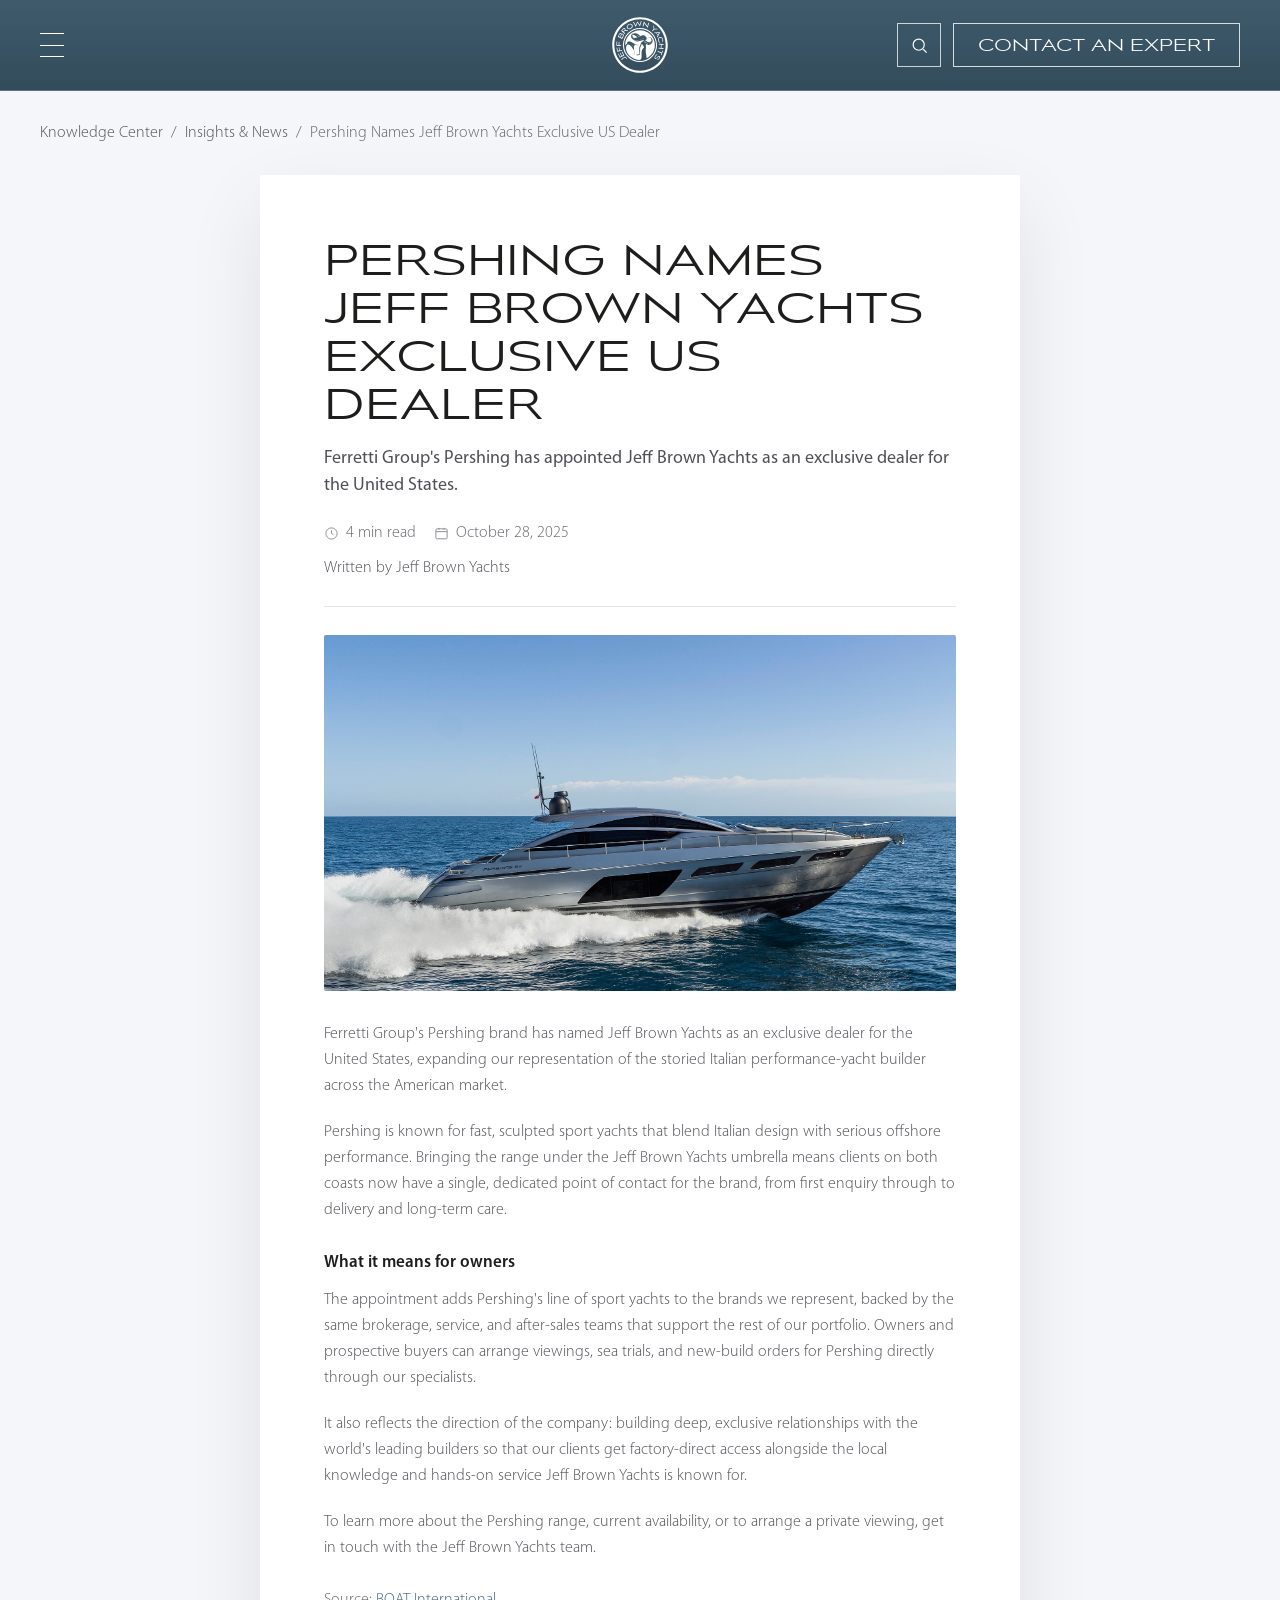
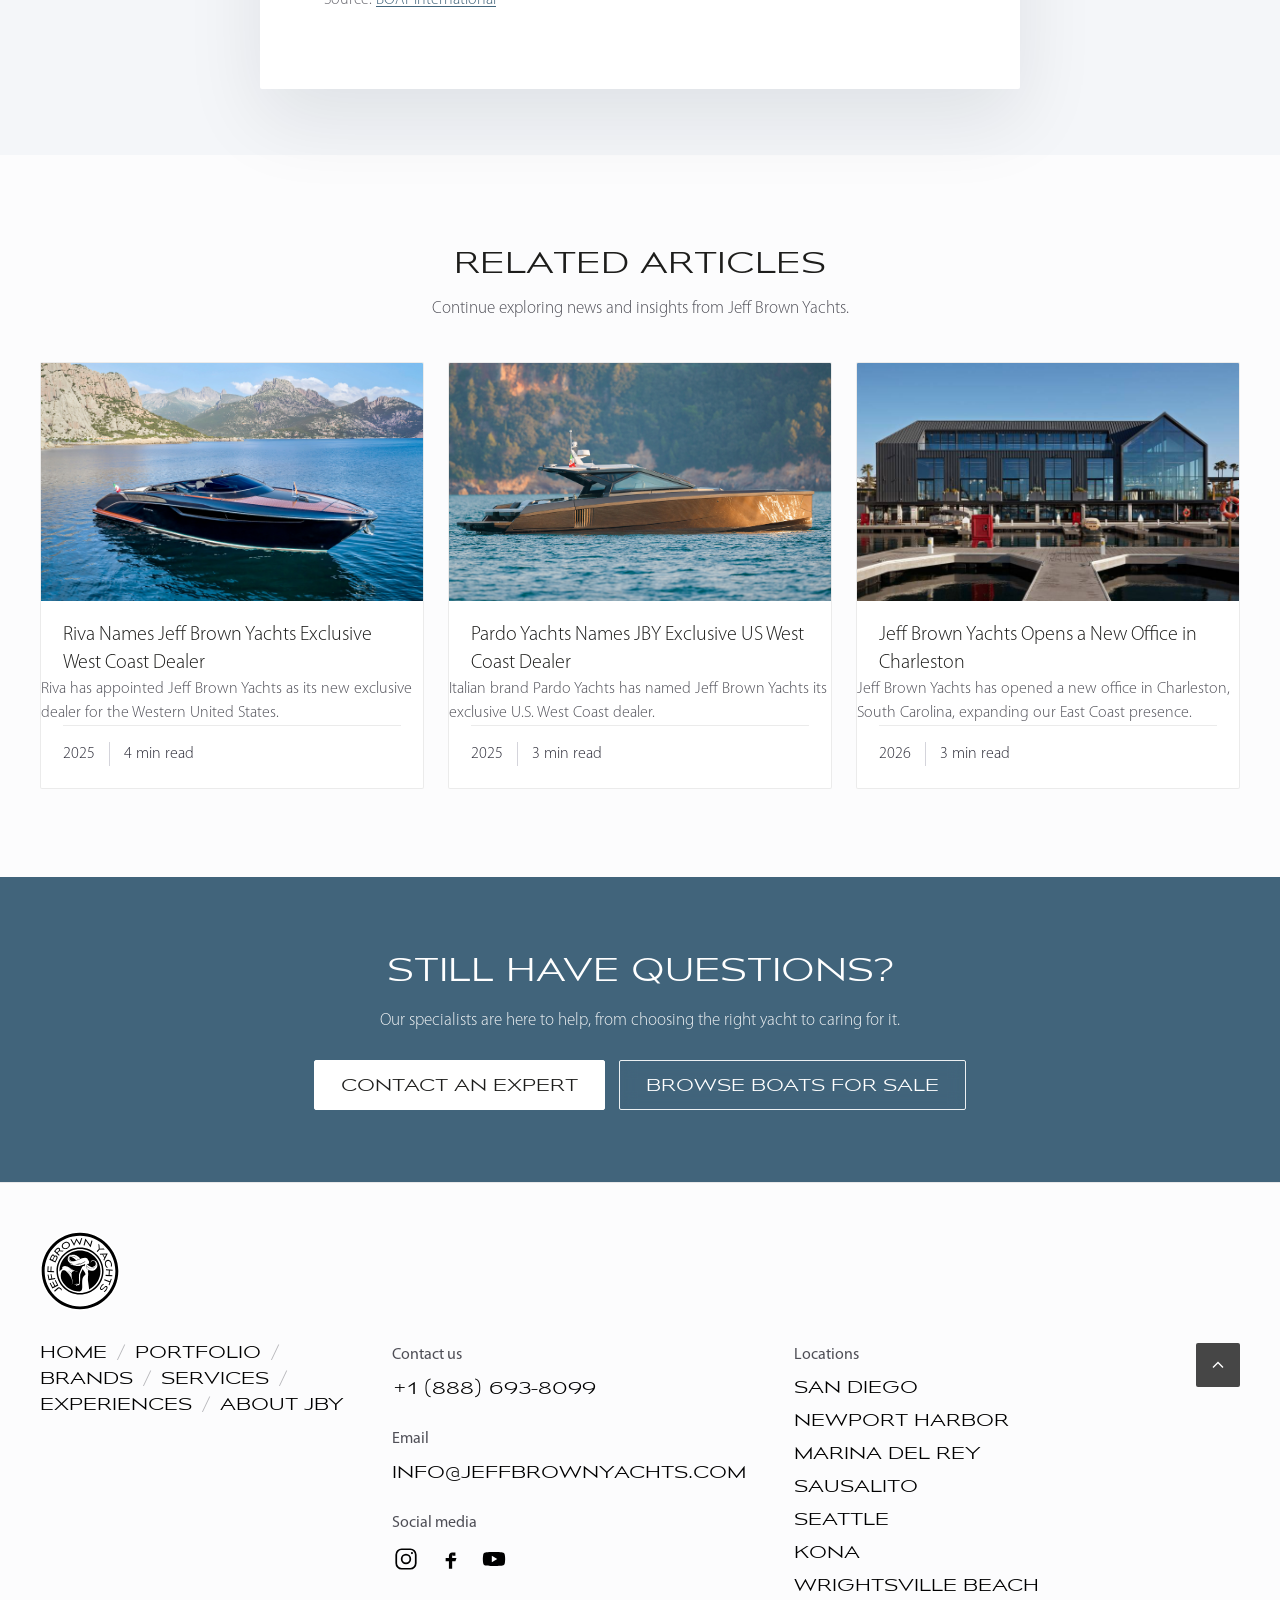
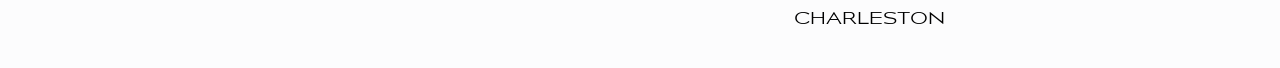
==== commit 7d82dc3c: "Galleries: high-res photos, taller, lightbox; article cover+full body; 16px floor - event.html galle" ====
--- a/article.html
+++ b/article.html
@@ -54,73 +54,104 @@
     "pershing-us-dealer":{
       t:"Pershing Names Jeff Brown Yachts Exclusive US Dealer",
       dek:"Ferretti Group's Pershing has appointed Jeff Brown Yachts as an exclusive dealer for the United States.",
-      cat:"News", date:"October 28, 2025", rt:"2 min read", author:"Jeff Brown Yachts", img:"vessel-pershing.jpg",
-      body:"<p>Ferretti Group's Pershing brand has named Jeff Brown Yachts as an exclusive dealer for the United States, expanding our representation of the Italian performance-yacht builder across the market.</p>"
+      cat:"News", date:"October 28, 2025", rt:"4 min read", author:"Jeff Brown Yachts", img:"brand-pershing.jpg",
+      body:"<p>Ferretti Group's Pershing brand has named Jeff Brown Yachts as an exclusive dealer for the United States, expanding our representation of the storied Italian performance-yacht builder across the American market.</p>"
+        +"<p>Pershing is known for fast, sculpted sport yachts that blend Italian design with serious offshore performance. Bringing the range under the Jeff Brown Yachts umbrella means clients on both coasts now have a single, dedicated point of contact for the brand, from first enquiry through to delivery and long-term care.</p>"
         +"<h2>What it means for owners</h2>"
-        +"<p>The appointment adds Pershing's line of sport yachts to the brands we represent on both coasts, backed by our brokerage, service, and after-sales teams. Owners and prospective buyers can arrange viewings, sea trials, and new-build orders for Pershing directly through the Jeff Brown Yachts team.</p>",
+        +"<p>The appointment adds Pershing's line of sport yachts to the brands we represent, backed by the same brokerage, service, and after-sales teams that support the rest of our portfolio. Owners and prospective buyers can arrange viewings, sea trials, and new-build orders for Pershing directly through our specialists.</p>"
+        +"<p>It also reflects the direction of the company: building deep, exclusive relationships with the world's leading builders so that our clients get factory-direct access alongside the local knowledge and hands-on service Jeff Brown Yachts is known for.</p>"
+        +"<p>To learn more about the Pershing range, current availability, or to arrange a private viewing, get in touch with the Jeff Brown Yachts team.</p>",
       src:{u:"https://www.boatinternational.com/boat-pro/news/pershing-dealer-us-jeff-brown-yachts",l:"BOAT International"}},
     "riva-west-coast":{
       t:"Riva Names Jeff Brown Yachts Exclusive West Coast Dealer",
       dek:"Riva has appointed Jeff Brown Yachts as its new exclusive dealer for the Western United States.",
-      cat:"News", date:"2025", rt:"2 min read", author:"Jeff Brown Yachts", img:"brand-riva.webp",
-      body:"<p>Riva, the historic Italian marque, has named Jeff Brown Yachts as its new exclusive dealer for the Western United States, bringing one of the most celebrated names in yachting to owners across the region.</p>"
-        +"<p>The partnership pairs Riva's craftsmanship with our team's service and brokerage support, and underpins the brand's growing presence on the West Coast, including featured appearances at concours and owner events.</p>",
+      cat:"News", date:"2025", rt:"4 min read", author:"Jeff Brown Yachts", img:"brand-riva.webp",
+      body:"<p>Riva, the historic Italian marque and one of the most celebrated names in yachting, has named Jeff Brown Yachts as its new exclusive dealer for the Western United States.</p>"
+        +"<p>Founded on Lake Iseo more than a century and a half ago, Riva has come to define timeless, handcrafted elegance on the water. Representing the brand across the West Coast is a natural fit for a team that has long championed design-led, meticulously built yachts.</p>"
+        +"<h2>Bringing Riva to the West Coast</h2>"
+        +"<p>The partnership pairs Riva's craftsmanship with our brokerage, service, and after-sales support, and underpins the brand's growing presence in California, including featured appearances at concours events and private owner gatherings.</p>"
+        +"<p>Whether you are considering an Aquariva, an open sport yacht, or one of Riva's larger flybridge models, our specialists can walk you through the range, arrange a viewing, and guide you from selection through delivery.</p>"
+        +"<p>Reach out to the Jeff Brown Yachts team to learn more about Riva availability on the West Coast.</p>",
       src:{u:"https://jeffbrownyachts.com/news/details/riva-announces-jeff-brown-yachts-as-its-new-exclusive-dealer-for-the-western-united-states",l:"Jeff Brown Yachts"}},
     "pardo-west-coast":{
       t:"Pardo Yachts Names JBY Exclusive US West Coast Dealer",
       dek:"Italian brand Pardo Yachts has named Jeff Brown Yachts its exclusive U.S. West Coast dealer.",
-      cat:"News", date:"2025", rt:"2 min read", author:"Jeff Brown Yachts", img:"vessel-axopar.jpg",
-      body:"<p>Pardo Yachts has appointed Jeff Brown Yachts as its exclusive dealer for the U.S. West Coast, adding the Italian builder's elegant day boats and yachts to our represented brands.</p>"
-        +"<p>The appointment extends our line-up of premium European marques and gives West Coast owners a local point of contact for Pardo sales, service, and sea trials.</p>",
+      cat:"News", date:"2025", rt:"3 min read", author:"Jeff Brown Yachts", img:"brand-wally.jpg",
+      body:"<p>Italian builder Pardo Yachts has appointed Jeff Brown Yachts as its exclusive dealer for the U.S. West Coast, adding the brand's elegant day boats and yachts to the marques we represent.</p>"
+        +"<p>Pardo has built a strong following for its clean, understated design and versatile, open layouts, boats made for long, easy days on the water. The appointment extends our line-up of premium European builders and gives West Coast owners a local point of contact for the brand.</p>"
+        +"<h2>What owners can expect</h2>"
+        +"<p>From the walkaround day boats to the larger models, our team can arrange viewings, sea trials, and new orders, backed by the service and management support that follows every Jeff Brown Yachts sale.</p>"
+        +"<p>Get in touch to learn more about the Pardo range and current availability on the West Coast.</p>",
       src:{u:"https://jeffbrownyachts.com/news/details/italian-brand-pardo-yachts-names-jeff-brown-yachts-exclusive-u.s-west-coast-dealer",l:"Jeff Brown Yachts"}},
     "charleston-office":{
       t:"Jeff Brown Yachts Opens a New Office in Charleston",
       dek:"Jeff Brown Yachts has opened a new office in Charleston, South Carolina, expanding our East Coast presence.",
-      cat:"News", date:"2026", rt:"2 min read", author:"Jeff Brown Yachts", img:"marina-newport.jpg",
+      cat:"News", date:"2026", rt:"3 min read", author:"Jeff Brown Yachts", img:"marina-newport.jpg",
       body:"<p>Jeff Brown Yachts has opened a new office in Charleston, South Carolina, strengthening our presence on the East Coast and bringing our brokerage and service closer to owners in the region.</p>"
-        +"<p>The Charleston team supports local sales, viewings, and after-sales care, and joins our growing network of offices across the country.</p>",
+        +"<p>Charleston's deep boating culture and growing community of owners make it a natural home for the team. The new office extends our coast-to-coast network and puts local expertise within easy reach of clients along the Southeast.</p>"
+        +"<h2>Local presence, national reach</h2>"
+        +"<p>The Charleston team supports sales, viewings, sea trials, and after-sales care, while drawing on the full resources of Jeff Brown Yachts, from marketing and brokerage to service and yacht management.</p>"
+        +"<p>If you are buying, selling, or caring for a yacht in the Carolinas, our Charleston specialists are ready to help. Get in touch to introduce yourself.</p>",
       src:{u:"https://jeffbrownyachts.com/news/details/jeff-brown-yachts-opens-new-office-in-charleston",l:"Jeff Brown Yachts"}},
     "deniz-ozcakir":{
       t:"Deniz Ozcakir Named Head of Sales &amp; Marketing",
       dek:"Jeff Brown Yachts has announced Deniz Ozcakir as Head of Sales and Marketing.",
-      cat:"News", date:"2025", rt:"2 min read", author:"Jeff Brown Yachts", img:"consult-overlook.jpg",
-      body:"<p>Jeff Brown Yachts has announced the appointment of Deniz Ozcakir as Head of Sales and Marketing, a role that supports the company's continued growth across brands and regions.</p>"
-        +"<p>The appointment reflects our ongoing investment in the team behind the brand, from brokerage and marketing to owner care.</p>",
+      cat:"News", date:"2025", rt:"3 min read", author:"Jeff Brown Yachts", img:"consult-overlook.jpg",
+      body:"<p>Jeff Brown Yachts has announced the appointment of Deniz Ozcakir as Head of Sales and Marketing, a role created to support the company's continued growth across brands and regions.</p>"
+        +"<p>As Jeff Brown Yachts has expanded its portfolio of represented builders and its network of offices, investing in the team behind the brand has become a priority. The appointment reflects that focus.</p>"
+        +"<h2>Investing in the team</h2>"
+        +"<p>The role spans brokerage, marketing, and the overall owner experience, aligning how the company presents its brands with the hands-on service clients receive day to day.</p>"
+        +"<p>To learn more about the team and how we work, reach out to Jeff Brown Yachts.</p>",
       src:{u:"https://jeffbrownyachts.com/news/details/jeff-brown-yachts-announces-deniz-ozcakir-as-head-of-sales-and-marketing",l:"Jeff Brown Yachts"}},
     "brabus-shadow-500":{
       t:"Showcasing the BRABUS Shadow 500 on the West Coast",
       dek:"Jeff Brown Yachts is proudly showcasing the BRABUS Shadow 500.",
-      cat:"News", date:"2025", rt:"2 min read", author:"Jeff Brown Yachts", img:"vessel-brabus.jpg",
-      body:"<p>Jeff Brown Yachts is proudly showcasing the BRABUS Shadow 500, the striking performance day boat that pairs BRABUS design with Axopar engineering.</p>"
+      cat:"News", date:"2025", rt:"4 min read", author:"Jeff Brown Yachts", img:"brand-axopar.jpg",
+      body:"<p>Jeff Brown Yachts is proudly showcasing the BRABUS Shadow 500, the striking performance day boat that pairs BRABUS design language with Axopar's proven, sea-keeping hull.</p>"
+        +"<p>The Shadow 500 brings the aggressive, precisely finished aesthetic BRABUS is known for on the road to the water, matched with the versatility and offshore capability that has made the platform so popular.</p>"
+        +"<h2>Performance, engineered on the water</h2>"
+        +"<p>With its blacked-out styling, refined detailing, and punchy performance, the Shadow 500 is built for owners who want presence and capability in equal measure, whether cruising the coast or running to an anchorage for the day.</p>"
         +"<p>Get in touch with our team to arrange a viewing or sea trial, or to learn more about availability across the BRABUS Shadow range.</p>",
       src:{u:"https://jeffbrownyachts.com/news/details/jeff-brown-yachts-proudly-showcasing-the-brabus-shadow-500",l:"Jeff Brown Yachts"}},
     "modern-luxury":{
       t:"Jeff Brown: Modern Luxury \"Power Players\" Spotlight",
       dek:"Jeff Brown was featured in Modern Luxury's \"Power Players\" spotlight.",
-      cat:"News", date:"2025", rt:"2 min read", author:"Jeff Brown Yachts", img:"lifestyle-legacy.jpg",
+      cat:"News", date:"2025", rt:"4 min read", author:"Jeff Brown Yachts", img:"lifestyle-legacy.jpg",
       body:"<p>Jeff Brown was featured in Modern Luxury's \"Power Players\" spotlight, recognizing his role in the yachting industry and the growth of Jeff Brown Yachts.</p>"
-        +"<p>The feature highlights the brand's approach to brokerage, service, and the owner experience across the yachts we represent.</p>",
+        +"<p>The feature looks at the path from a hands-on brokerage to a company representing some of the most respected names in yachting, and the philosophy that has guided it: put the owner experience first, and build lasting relationships on and off the water.</p>"
+        +"<h2>A people-first approach</h2>"
+        +"<p>That approach runs through everything the company does, from curating the right yacht for each client to supporting them through service, management, and eventual resale.</p>"
+        +"<p>To read the full spotlight, see the source below, or get in touch to talk with our team.</p>",
       src:{u:"https://jeffbrownyachts.com/news/details/jeff-brown-modern-luxury-power-players-spotlight",l:"Jeff Brown Yachts"}},
     "viggen":{
       t:"Owner Feature: Joe Dagostino's J/105 \"Viggen\"",
       dek:"An owner feature on Joe Dagostino and his J/105 \"Viggen,\" based out of the San Diego Yacht Club.",
-      cat:"Owner Story", date:"2025", rt:"3 min read", author:"Jeff Brown Yachts", img:"ev_riva.jpg",
+      cat:"Owner Story", date:"2025", rt:"4 min read", author:"Jeff Brown Yachts", img:"ev_riva.jpg",
       body:"<p>In this brokerage owner feature, we profile Joe Dagostino and his J/105 \"Viggen,\" campaigned out of the San Diego Yacht Club.</p>"
-        +"<p>The story looks at the boat, the sailing behind it, and what ownership looks like day to day, part of our ongoing series featuring the owners we work with.</p>",
+        +"<p>The J/105 is a one-design classic with a devoted racing community, and Viggen is a well-loved example, a boat that rewards good crew work and time on the water. The feature looks at the boat, the sailing behind it, and what ownership looks like day to day.</p>"
+        +"<h2>The owner's story</h2>"
+        +"<p>Owner features like this one are part of an ongoing series highlighting the people we work with, the boats they love, and the way they use them, whether that is club racing, weekend cruising, or something in between.</p>"
+        +"<p>Read the full owner feature via the source below, or reach out if you would like to share your own story.</p>",
       src:{u:"https://jeffbrownyachts.com/news/details/brokerage-owner-feature-joe-dagostinos-j-105-viggen",l:"Jeff Brown Yachts"}},
     "carolinas-adventure":{
       t:"The Axopar &amp; BRABUS Carolinas Adventure",
       dek:"An invite-only coastal journey created by Jeff and Karen Brown, part of the Axopar &amp; BRABUS Adventure series.",
-      cat:"Adventures", date:"July 2024", rt:"3 min read", author:"Jeff Brown Yachts", img:"vessel-brabus.jpg",
+      cat:"Adventures", date:"July 2024", rt:"4 min read", author:"Jeff Brown Yachts", img:"band.jpg",
       body:"<p>The Axopar &amp; BRABUS Carolinas Adventure was an invite-only coastal journey created by Jeff and Karen Brown, bringing a small group of owners together to run the fleet along the Carolina coast.</p>"
-        +"<p>The Adventure series is about the experience of ownership on the water, real miles, real anchorages, and time aboard with people who love these boats.</p>",
+        +"<p>The Adventure series is built around the experience of ownership on the water: real miles, real anchorages, and time aboard with people who love these boats. It is less an event than a shared voyage.</p>"
+        +"<h2>Ownership, on the water</h2>"
+        +"<p>Days are spent running the coast, rafting up in quiet anchorages, and getting to know the boats and each other, the kind of hands-on time that shows what these platforms can really do.</p>"
+        +"<p>To hear about upcoming Adventures, or to learn more about the Axopar and BRABUS ranges, get in touch with the Jeff Brown Yachts team.</p>",
       src:{u:"https://jeffbrownyachts.com/news/category/adventures",l:"Jeff Brown Yachts"}},
     "salish-sea":{
       t:"Cruising the Salish Sea: A Pacific Northwest Adventure",
       dek:"A Pacific Northwest adventure cruising the Salish Sea, part of the Jeff Brown Yachts Adventure series.",
-      cat:"Adventures", date:"2025", rt:"3 min read", author:"Jeff Brown Yachts", img:"marina-newport.jpg",
+      cat:"Adventures", date:"2025", rt:"4 min read", author:"Jeff Brown Yachts", img:"marina-newport.jpg",
       body:"<p>This Adventure takes the fleet north to cruise the Salish Sea, the island-strewn waters of the Pacific Northwest, for a run of protected passages, quiet anchorages, and open-water crossings.</p>"
-        +"<p>Like the rest of the series, it is built around time on the water and the way these boats perform where owners actually use them.</p>",
+        +"<p>The Salish Sea is some of the most rewarding cruising ground in North America, sheltered channels, forested islands, and abundant wildlife, and a proving ground for boats built to handle real conditions.</p>"
+        +"<h2>Cruising the Pacific Northwest</h2>"
+        +"<p>Like the rest of the series, the trip is built around time on the water and the way these boats perform where owners actually use them, not a showroom, but a working cruise among the islands.</p>"
+        +"<p>To hear about upcoming Adventures, reach out to the Jeff Brown Yachts team.</p>",
       src:{u:"https://jeffbrownyachts.com/news/category/adventures",l:"Jeff Brown Yachts"}}
   };
 
@@ -134,7 +165,9 @@
   document.getElementById("a-rt").textContent = a.rt;
   document.getElementById("a-date").textContent = a.date;
   document.getElementById("a-byline").innerHTML = "Written by " + a.author;
-  document.getElementById("a-body").innerHTML = a.body
+  document.getElementById("a-body").innerHTML =
+    '<img class="art-cover" src="assets/img/'+a.img+'" alt="" />'
+    + a.body
     + '<p class="art-source">Source: <a href="'+a.src.u+'" target="_blank" rel="noopener">'+a.src.l+'</a></p>';
   document.title = a.t.replace(/&quot;/g,'"').replace(/&amp;/g,"&") + " — Jeff Brown Yachts";
 
--- a/assets/styles.css
+++ b/assets/styles.css
@@ -40,8 +40,8 @@
 .btn svg{width:17px;height:17px}
 .btn-solid{background:var(--navy);color:var(--white)}
 .btn-solid:hover{background:var(--navy-d)}
-.btn-white{background:#e4e4e7;color:var(--ink);border:1px solid #e4e4e7}
-.btn-white:hover{background:transparent;color:var(--white);border-color:var(--white)}
+.btn-white{background:var(--white);color:var(--ink);border:1px solid var(--white)}
+.btn-white:hover{background:rgba(255,255,255,.16);color:var(--white);border-color:var(--white)}
 .btn-dark{background:var(--ink);color:var(--white)}
 .btn-dark:hover{background:var(--navy)}
 .btn-ghost{background:transparent;color:var(--c0);border:1px solid var(--c0)}
@@ -258,9 +258,10 @@
 .ecard .ec-body{position:absolute;left:0;right:0;bottom:0;z-index:2;padding:20px;display:flex;flex-direction:column;gap:6px;align-items:flex-start}
 .ecard h3{font-family:'Mesmerize',sans-serif;font-weight:300;font-size:18px;line-height:23px;text-transform:uppercase;color:#fff;padding-right:40px;
   display:-webkit-box;-webkit-line-clamp:2;-webkit-box-orient:vertical;overflow:hidden;min-height:46px}
-.ecard .ec-meta{font-family:'Myriad Pro',sans-serif;font-weight:400;font-size:14px;line-height:20px;letter-spacing:.02em;color:#fff}
-/* chevron only (no box), on the same line as the title, revealed on hover */
-.ecard .ec-cta{position:absolute;top:18px;right:20px;z-index:3;display:inline-flex;align-items:center;justify-content:center;
+.ecard .ec-meta{font-family:'Myriad Pro',sans-serif;font-weight:400;font-size:16px;line-height:22px;letter-spacing:.02em;color:#fff}
+/* chevron only (no box), centered on the title's first line, revealed on hover.
+   top = .ec-body padding-top, height = title line-height, so it sits on line 1 */
+.ecard .ec-cta{position:absolute;top:20px;right:20px;z-index:3;height:23px;display:inline-flex;align-items:center;justify-content:flex-end;
   color:#fff;opacity:0;font-size:0;transition:opacity .3s var(--ease-out)}
 .ecard:hover .ec-cta{opacity:1}
 .ecard .ec-cta svg{width:20px;height:20px}
@@ -319,12 +320,21 @@
   .sub-list{flex-direction:row;flex-wrap:wrap;gap:4px 20px}}
 
 /* Pagination */
-.pager{display:flex;justify-content:center;align-items:center;gap:8px;margin-top:56px}
-.pager a,.pager span{min-width:44px;height:44px;padding:0 10px;display:inline-flex;align-items:center;justify-content:center;border:1px solid var(--border);border-radius:2px;font-size:16px;color:var(--c2);transition:.2s}
-.pager a:hover{border-color:var(--navy);color:var(--navy)}
-.pager .cur{background:var(--navy);color:#fff;border-color:var(--navy)}
-.pager .nav-btn svg{width:16px;height:16px}
-.pager .dots{border:none}
+/* Pagination — per Figma 62285-18275: Back (disabled grey) · number chips
+   (current = black fill/white) · Next (navy, underlined). Mesmerize 12px. */
+.pager{display:flex;justify-content:center;align-items:center;gap:16px;margin-top:56px;font-family:'Mesmerize',sans-serif;font-weight:300}
+.pager .pg-nums{display:flex;align-items:center;gap:4px}
+.pager .pg-num{min-width:36px;height:36px;padding:0 20px;display:inline-flex;align-items:center;justify-content:center;
+  border-radius:2px;background:transparent;color:var(--ink);font-size:12px;line-height:18px;letter-spacing:0;text-transform:uppercase;
+  transition:background .2s,color .2s}
+.pager .pg-num:hover{background:rgba(0,0,0,.05)}
+.pager .pg-num.is-current,.pager .pg-num.is-current:hover{background:#000;color:#fff}
+.pager .pg-prev,.pager .pg-next{display:inline-flex;align-items:center;gap:6px;font-size:12px;line-height:18px;letter-spacing:0;
+  text-transform:uppercase;color:var(--navy);border-bottom:1px solid var(--navy);padding-bottom:1px;transition:opacity .2s}
+.pager .pg-prev:hover,.pager .pg-next:hover{opacity:.65}
+.pager .pg-prev svg,.pager .pg-next svg{width:16px;height:16px}
+.pager .pg-prev[aria-disabled="true"]{color:#a6a6ab;border-bottom-color:transparent;pointer-events:none}
+@media(max-width:560px){.pager{gap:10px}.pager .pg-num{padding:0 12px}}
 
 /* =====================================================================
    ARTICLE / DETAIL PROSE
@@ -395,8 +405,8 @@
 
 /* Gallery (Photos / Videos) — ported from the model page: hero + thumb strip + arrows */
 .ev-galleries{padding:0}
-.evgal{position:relative;height:620px;min-height:440px;width:100%;overflow:hidden;background:#0a1218}
-.evgal .eg-hero{position:absolute;inset:0;z-index:0}
+.evgal{position:relative;height:720px;min-height:520px;width:100%;overflow:hidden;background:#0a1218}
+.evgal .eg-hero{position:absolute;inset:0;z-index:0;cursor:zoom-in}
 .evgal .eg-hero img{position:absolute;inset:0;width:100%;height:100%;object-fit:cover}
 .evgal::after{content:"";position:absolute;inset:0;z-index:1;pointer-events:none;background:linear-gradient(180deg,rgba(0,0,0,.12),rgba(0,0,0,0) 34%,rgba(0,0,0,.6))}
 .evgal .eg-word{position:absolute;z-index:2;left:0;right:0;bottom:150px;text-align:center;padding:0 24px;color:#fff;font-family:'Mesmerize',sans-serif;font-weight:300;text-transform:uppercase;font-size:24px;line-height:34px;letter-spacing:.02em}
@@ -413,7 +423,44 @@
 .evgal .eg-play{position:absolute;z-index:3;left:50%;top:calc(50% - 55px);transform:translate(-50%,-50%);width:66px;height:66px;border-radius:2px;background:rgba(15,24,30,.45);backdrop-filter:blur(6px);border:1px solid rgba(255,255,255,.6);display:flex;align-items:center;justify-content:center;color:#fff;transition:.25s}
 .evgal .eg-play:hover{background:rgba(15,24,30,.65)}
 .evgal .eg-play svg{width:24px;height:24px;margin-left:3px}
-@media(max-width:640px){.evgal{height:440px}.evgal .eg-word{bottom:104px;font-size:20px}.evgal .eg-thumbs{gap:8px;padding:0 14px;justify-content:flex-start;bottom:36px}.evgal .eg-thumb{width:104px;height:66px}.evgal .eg-arrow{width:40px;height:40px;left:12px}.evgal .eg-arrow.next{right:12px;left:auto}}
+@media(max-width:640px){.evgal{height:520px}.evgal .eg-word{bottom:104px;font-size:20px}.evgal .eg-thumbs{gap:8px;padding:0 14px;justify-content:flex-start;bottom:36px}.evgal .eg-thumb{width:104px;height:66px}.evgal .eg-arrow{width:40px;height:40px;left:12px}.evgal .eg-arrow.next{right:12px;left:auto}}
+
+/* Lightbox (photo / video viewer) — ported from the model page + close button */
+.lightbox{position:fixed;inset:0;z-index:2000;background:rgba(13,18,22,.95);backdrop-filter:blur(6px);display:flex;align-items:center;justify-content:center;opacity:0;pointer-events:none;transition:opacity .3s}
+.lightbox.open{opacity:1;pointer-events:auto}
+.lb-stage{position:relative;width:min(90vw,1360px);height:min(82vh,840px);display:flex;align-items:center;justify-content:center}
+.lb-media{max-width:100%;max-height:100%;display:flex;align-items:center;justify-content:center}
+.lb-media img{max-width:min(90vw,1360px);max-height:82vh;object-fit:contain;display:block;border-radius:2px;box-shadow:0 40px 100px -40px rgba(0,0,0,.7)}
+.lb-media .lb-frame{position:relative;width:min(90vw,1360px);aspect-ratio:16/9;max-height:82vh;background:#000;border-radius:2px;overflow:hidden;box-shadow:0 40px 100px -40px rgba(0,0,0,.7)}
+.lb-media .lb-frame iframe{position:absolute;inset:0;width:100%;height:100%;border:0}
+.lb-count{position:absolute;right:0;bottom:-42px;color:rgba(255,255,255,.66);font-family:'Mesmerize',sans-serif;font-size:16px;letter-spacing:.06em}
+.lb-btn{position:fixed;z-index:5;width:52px;height:52px;border-radius:2px;background:rgba(255,255,255,.92);color:#0d1216;border:0;display:flex;align-items:center;justify-content:center;cursor:pointer;transition:background .2s}
+.lb-btn:hover{background:#fff}
+.lb-btn svg{width:24px;height:24px}
+.lb-prev{left:20px;top:50%;transform:translateY(-50%)}
+.lb-next{right:20px;top:50%;transform:translateY(-50%)}
+.lb-close{top:22px;right:22px;width:46px;height:46px}
+@media(max-width:640px){.lb-prev{left:10px}.lb-next{right:10px}.lb-btn{width:44px;height:44px}.lb-close{top:14px;right:14px}}
+
+/* Search results (in-hub) — mirrors the jby-search results page */
+.sr-head{padding:4px 0 34px}
+.sr-title{display:flex;align-items:center;gap:16px;flex-wrap:wrap;margin:0 0 8px}
+.sr-title h1{font-family:'Mesmerize',sans-serif;font-weight:300;font-size:22px;line-height:32px;letter-spacing:0;text-transform:uppercase;color:var(--navy);margin:0}
+.sr-title h1 span{color:var(--ink)}
+.sr-clear{width:34px;height:34px;border:0;background:transparent;color:var(--ink);display:inline-flex;align-items:center;justify-content:center;cursor:pointer;transition:opacity .2s}
+.sr-clear svg{width:18px;height:18px}
+.sr-clear:hover{opacity:.55}
+.sr-count{font-size:16px;line-height:24px;color:var(--c4);margin:0}
+.sr-block{padding:0}
+.sr-block + .sr-block{border-top:0.5px solid var(--line);padding-top:44px;margin-top:44px}
+.sr-secline{display:flex;align-items:flex-end;justify-content:space-between;gap:24px;margin:0 0 26px}
+.sr-secline h2{font-family:'Mesmerize',sans-serif;font-weight:300;font-size:20px;line-height:28px;letter-spacing:0;text-transform:uppercase;color:var(--ink);margin:0}
+.sr-secline h2 .sr-n{color:var(--c4);margin-left:9px}
+.sr-secline .link-arrow{flex:0 0 auto}
+.sr-empty{padding:16px 0 90px}
+.sr-empty h2{font-family:'Mesmerize',sans-serif;font-weight:300;font-size:30px;line-height:44px;letter-spacing:0;text-transform:none;color:var(--ink);margin:0 0 10px}
+.sr-empty h2 span{color:var(--navy)}
+.sr-empty p{font-size:16px;line-height:24px;color:var(--c4);margin:0 0 24px;max-width:520px}
 
 /* Article detail (Insights & News) — light, no gradient hero */
 .article-top{background:var(--section);padding:30px 0 66px}
@@ -424,12 +471,12 @@
 .article-top .dh-crumbs li[aria-current]{color:var(--c4)}
 .article-top .dh-crumbs .sep{color:var(--c4)}
 .article-card{max-width:760px;margin:0 auto;background:#fff;border-radius:2px;box-shadow:0 30px 80px rgba(15,24,30,.09);padding:60px 64px 56px}
-.article-card h1{font-family:'Mesmerize',sans-serif;font-weight:300;font-size:33px;line-height:41px;letter-spacing:0;text-transform:none;color:var(--ink);margin:0 0 16px}
+.article-card h1{font-family:'Mesmerize',sans-serif;font-weight:300;font-size:40px;line-height:48px;letter-spacing:0;text-transform:uppercase;color:var(--ink);margin:0 0 18px}
 .article-dek{font-family:'Myriad Pro',sans-serif;font-weight:400;font-size:18px;line-height:27px;color:var(--c2);margin:0 0 22px}
-.article-meta{display:flex;align-items:center;flex-wrap:wrap;gap:8px 18px;font-family:'Myriad Pro',sans-serif;font-size:14px;color:var(--c4)}
+.article-meta{display:flex;align-items:center;flex-wrap:wrap;gap:8px 18px;font-family:'Myriad Pro',sans-serif;font-size:16px;color:var(--c4)}
 .article-meta .mi{display:inline-flex;align-items:center;gap:7px}
 .article-meta svg{width:15px;height:15px;opacity:.7}
-.article-byline{font-family:'Myriad Pro',sans-serif;font-size:14px;color:var(--c2);margin:11px 0 0}
+.article-byline{font-family:'Myriad Pro',sans-serif;font-size:16px;color:var(--c2);margin:11px 0 0}
 .article-card .art-rule{border:0;border-top:1px solid var(--border);margin:26px 0 28px}
 .article-body p{font-family:'Myriad Pro',sans-serif;font-size:16px;line-height:26px;color:var(--c2);margin:0 0 20px}
 .article-body h2{font-family:'Myriad Pro',sans-serif;font-weight:700;font-size:17px;line-height:24px;letter-spacing:0;text-transform:none;color:var(--ink);margin:28px 0 12px}
@@ -439,9 +486,10 @@
 .article-body li{font-family:'Myriad Pro',sans-serif;font-size:16px;line-height:26px;color:var(--c2);margin-bottom:8px}
 .article-body figure{margin:26px 0}
 .article-body figure img{width:100%;border-radius:2px;display:block}
-.article-body figcaption{text-align:center;font-size:13px;color:var(--c4);margin-top:10px}
-.article-body .art-source{font-size:14px;color:var(--c4);margin-top:26px}
-@media(max-width:820px){.article-card{padding:38px 24px 34px}.article-card h1{font-size:27px;line-height:34px}.article-dek{font-size:16px;line-height:25px}}
+.article-body figcaption{text-align:center;font-size:16px;color:var(--c4);margin-top:10px}
+.article-body .art-source{font-size:16px;color:var(--c4);margin-top:26px}
+.article-card .art-cover{width:100%;aspect-ratio:16/9;object-fit:cover;border-radius:2px;display:block;margin:0 0 30px}
+@media(max-width:820px){.article-card{padding:38px 24px 34px}.article-card h1{font-size:30px;line-height:38px}.article-dek{font-size:16px;line-height:25px}}
 
 /* Video detail page — gradient hero + floating video (matches YW reference) */
 .video-hero{position:relative;background:linear-gradient(155deg,#41647b 0%,#2c4658 52%,#182833 100%);padding:118px 0 340px;color:#fff}
@@ -456,7 +504,7 @@
 .video-body .vb-inner{max-width:820px;margin:0 auto;padding:0 40px;display:flex;flex-direction:column;align-items:center;gap:16px}
 .video-body h1{font-family:'Mesmerize',sans-serif;font-weight:300;font-size:32px;line-height:44px;text-transform:uppercase;color:var(--ink)}
 .video-body .v-sub{font-size:19px;line-height:29px;color:var(--c2);max-width:680px}
-.video-body .v-desc-long{font-size:15px;line-height:24px;color:var(--c4);max-width:600px}
+.video-body .v-desc-long{font-size:16px;line-height:26px;color:var(--c4);max-width:640px}
 @media(max-width:640px){.video-hero{padding:100px 0 230px}.video-stage{margin-top:-190px;padding:0 22px}.video-body h1{font-size:26px;line-height:36px}}
 
 /* Vessels-on-display mini cards */
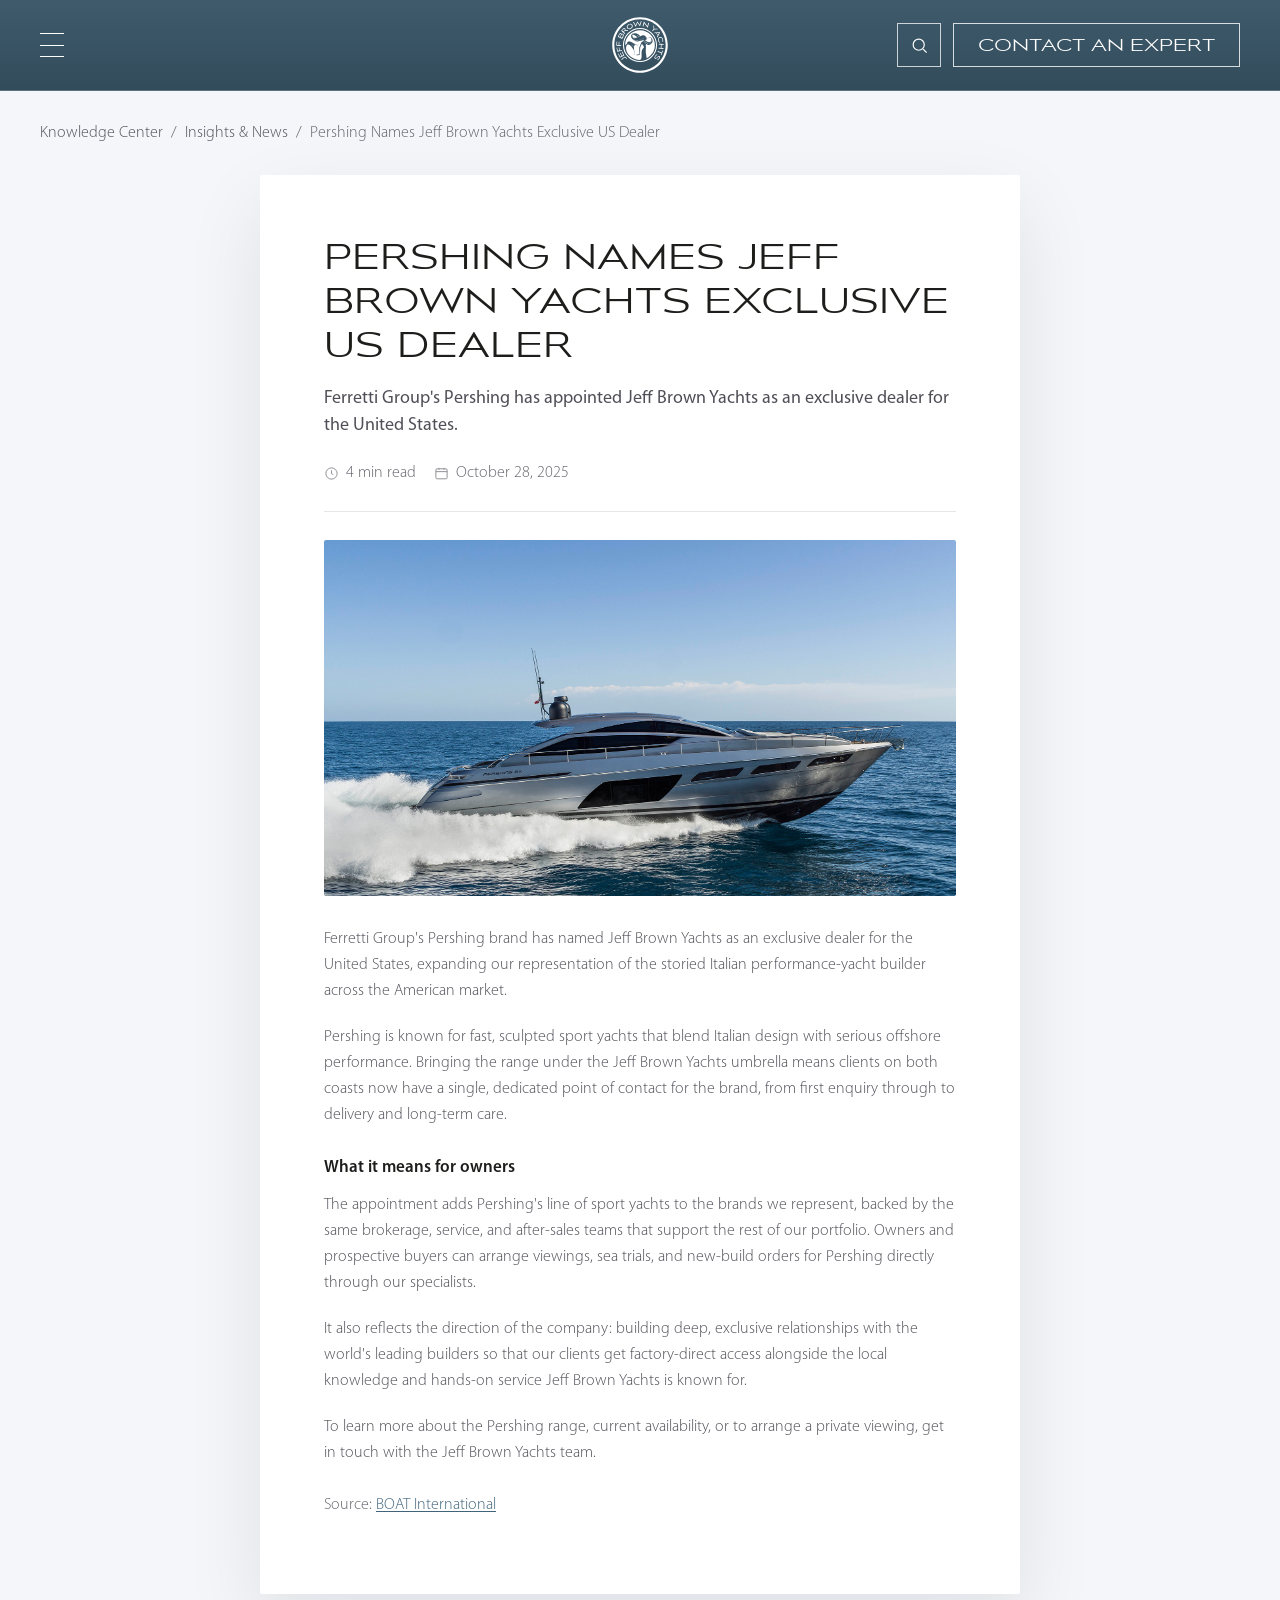
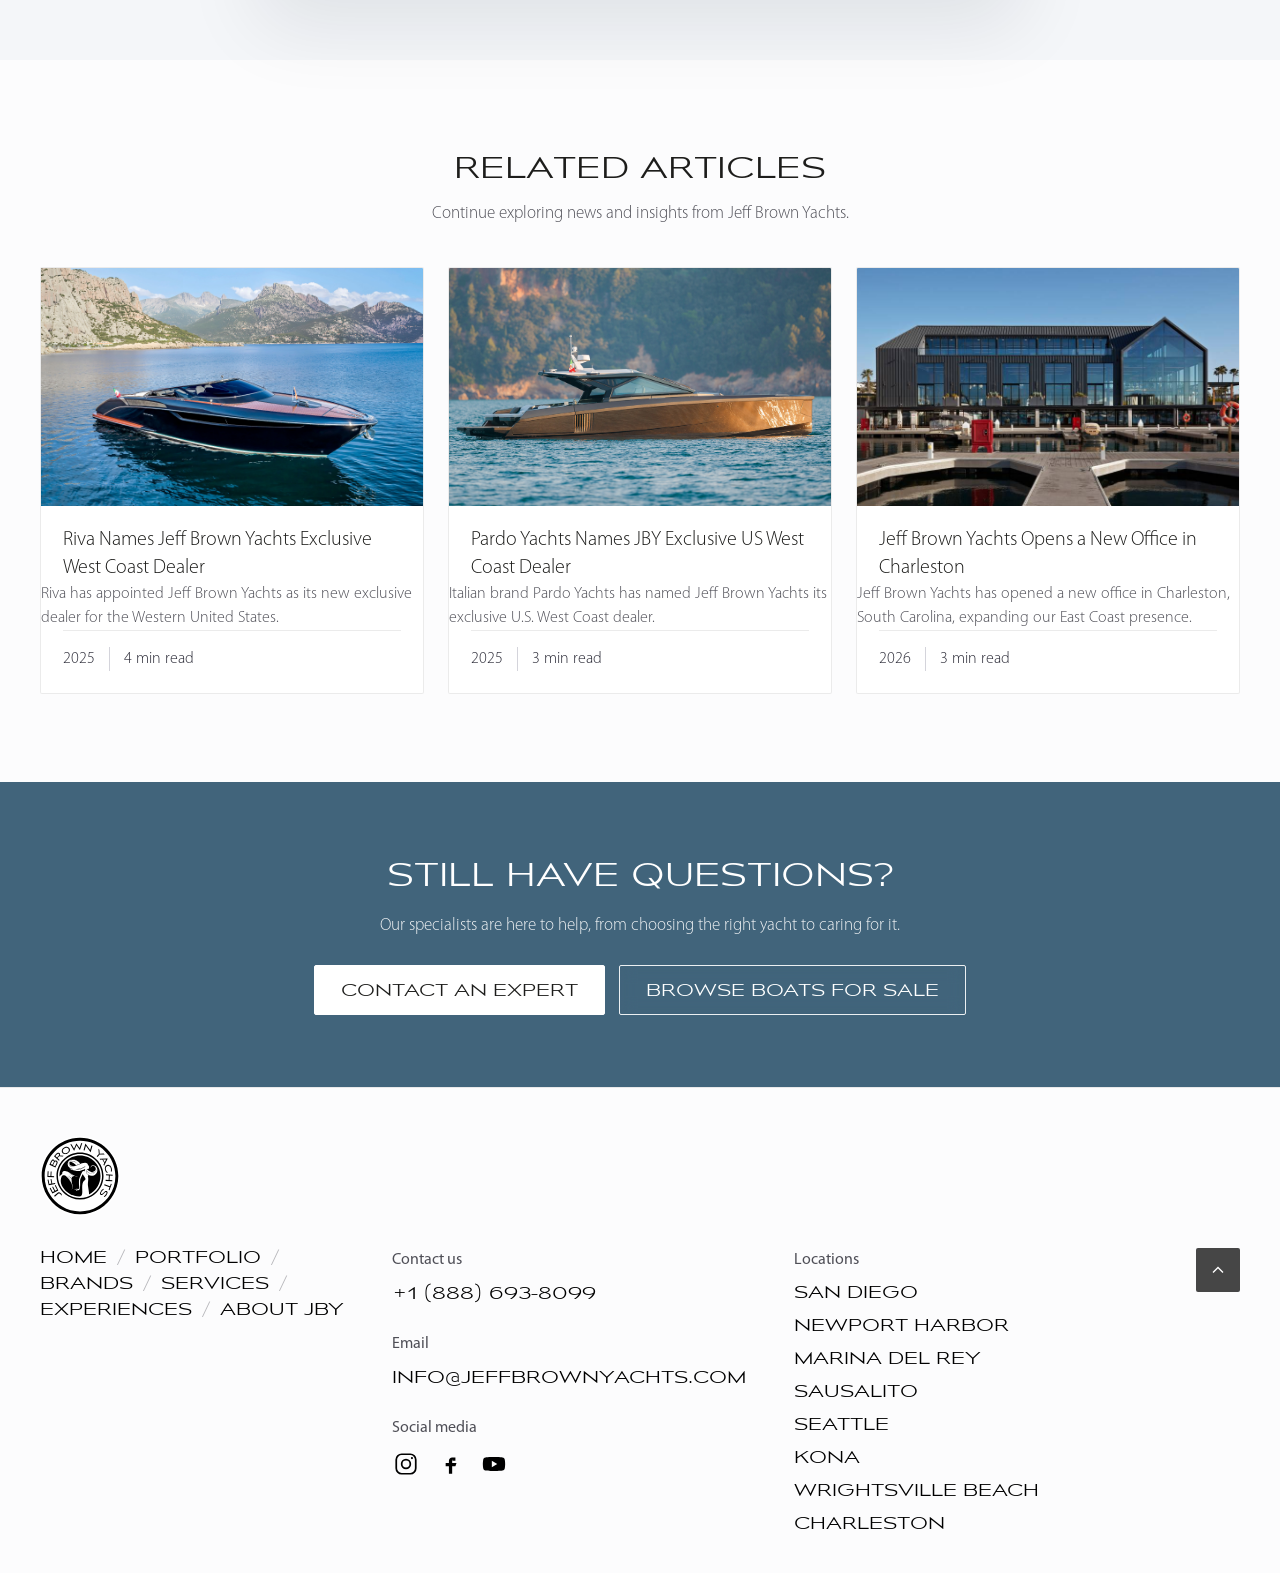
==== commit 7ac69ddd: "Article: remove the 'Written by' byline Co-Authored-By: Claude Opus 4.8 <noreply@anthropic.com>" ====
--- a/article.html
+++ b/article.html
@@ -29,7 +29,6 @@
         <span class="mi"><svg viewBox="0 0 24 24" fill="none" stroke="currentColor" stroke-width="1.6"><circle cx="12" cy="12" r="9"/><path d="M12 7v5l3 2"/></svg><span id="a-rt"></span></span>
         <span class="mi"><svg viewBox="0 0 24 24" fill="none" stroke="currentColor" stroke-width="1.6"><rect x="3" y="4.5" width="18" height="16" rx="2"/><path d="M3 9h18M8 3v3M16 3v3"/></svg><span id="a-date"></span></span>
       </div>
-      <p class="article-byline" id="a-byline"></p>
       <hr class="art-rule" />
       <div class="article-body" id="a-body"></div>
     </article>
@@ -164,7 +163,6 @@
   document.getElementById("a-dek").innerHTML = a.dek;
   document.getElementById("a-rt").textContent = a.rt;
   document.getElementById("a-date").textContent = a.date;
-  document.getElementById("a-byline").innerHTML = "Written by " + a.author;
   document.getElementById("a-body").innerHTML =
     '<img class="art-cover" src="assets/img/'+a.img+'" alt="" />'
     + a.body
--- a/assets/styles.css
+++ b/assets/styles.css
@@ -471,7 +471,7 @@
 .article-top .dh-crumbs li[aria-current]{color:var(--c4)}
 .article-top .dh-crumbs .sep{color:var(--c4)}
 .article-card{max-width:760px;margin:0 auto;background:#fff;border-radius:2px;box-shadow:0 30px 80px rgba(15,24,30,.09);padding:60px 64px 56px}
-.article-card h1{font-family:'Mesmerize',sans-serif;font-weight:300;font-size:40px;line-height:48px;letter-spacing:0;text-transform:uppercase;color:var(--ink);margin:0 0 18px}
+.article-card h1{font-family:'Mesmerize',sans-serif;font-weight:300;font-size:32px;line-height:44px;letter-spacing:0;text-transform:uppercase;color:var(--ink);margin:0 0 18px}
 .article-dek{font-family:'Myriad Pro',sans-serif;font-weight:400;font-size:18px;line-height:27px;color:var(--c2);margin:0 0 22px}
 .article-meta{display:flex;align-items:center;flex-wrap:wrap;gap:8px 18px;font-family:'Myriad Pro',sans-serif;font-size:16px;color:var(--c4)}
 .article-meta .mi{display:inline-flex;align-items:center;gap:7px}
@@ -489,7 +489,7 @@
 .article-body figcaption{text-align:center;font-size:16px;color:var(--c4);margin-top:10px}
 .article-body .art-source{font-size:16px;color:var(--c4);margin-top:26px}
 .article-card .art-cover{width:100%;aspect-ratio:16/9;object-fit:cover;border-radius:2px;display:block;margin:0 0 30px}
-@media(max-width:820px){.article-card{padding:38px 24px 34px}.article-card h1{font-size:30px;line-height:38px}.article-dek{font-size:16px;line-height:25px}}
+@media(max-width:820px){.article-card{padding:38px 24px 34px}.article-card h1{font-size:26px;line-height:36px}.article-dek{font-size:16px;line-height:25px}}
 
 /* Video detail page — gradient hero + floating video (matches YW reference) */
 .video-hero{position:relative;background:linear-gradient(155deg,#41647b 0%,#2c4658 52%,#182833 100%);padding:118px 0 340px;color:#fff}
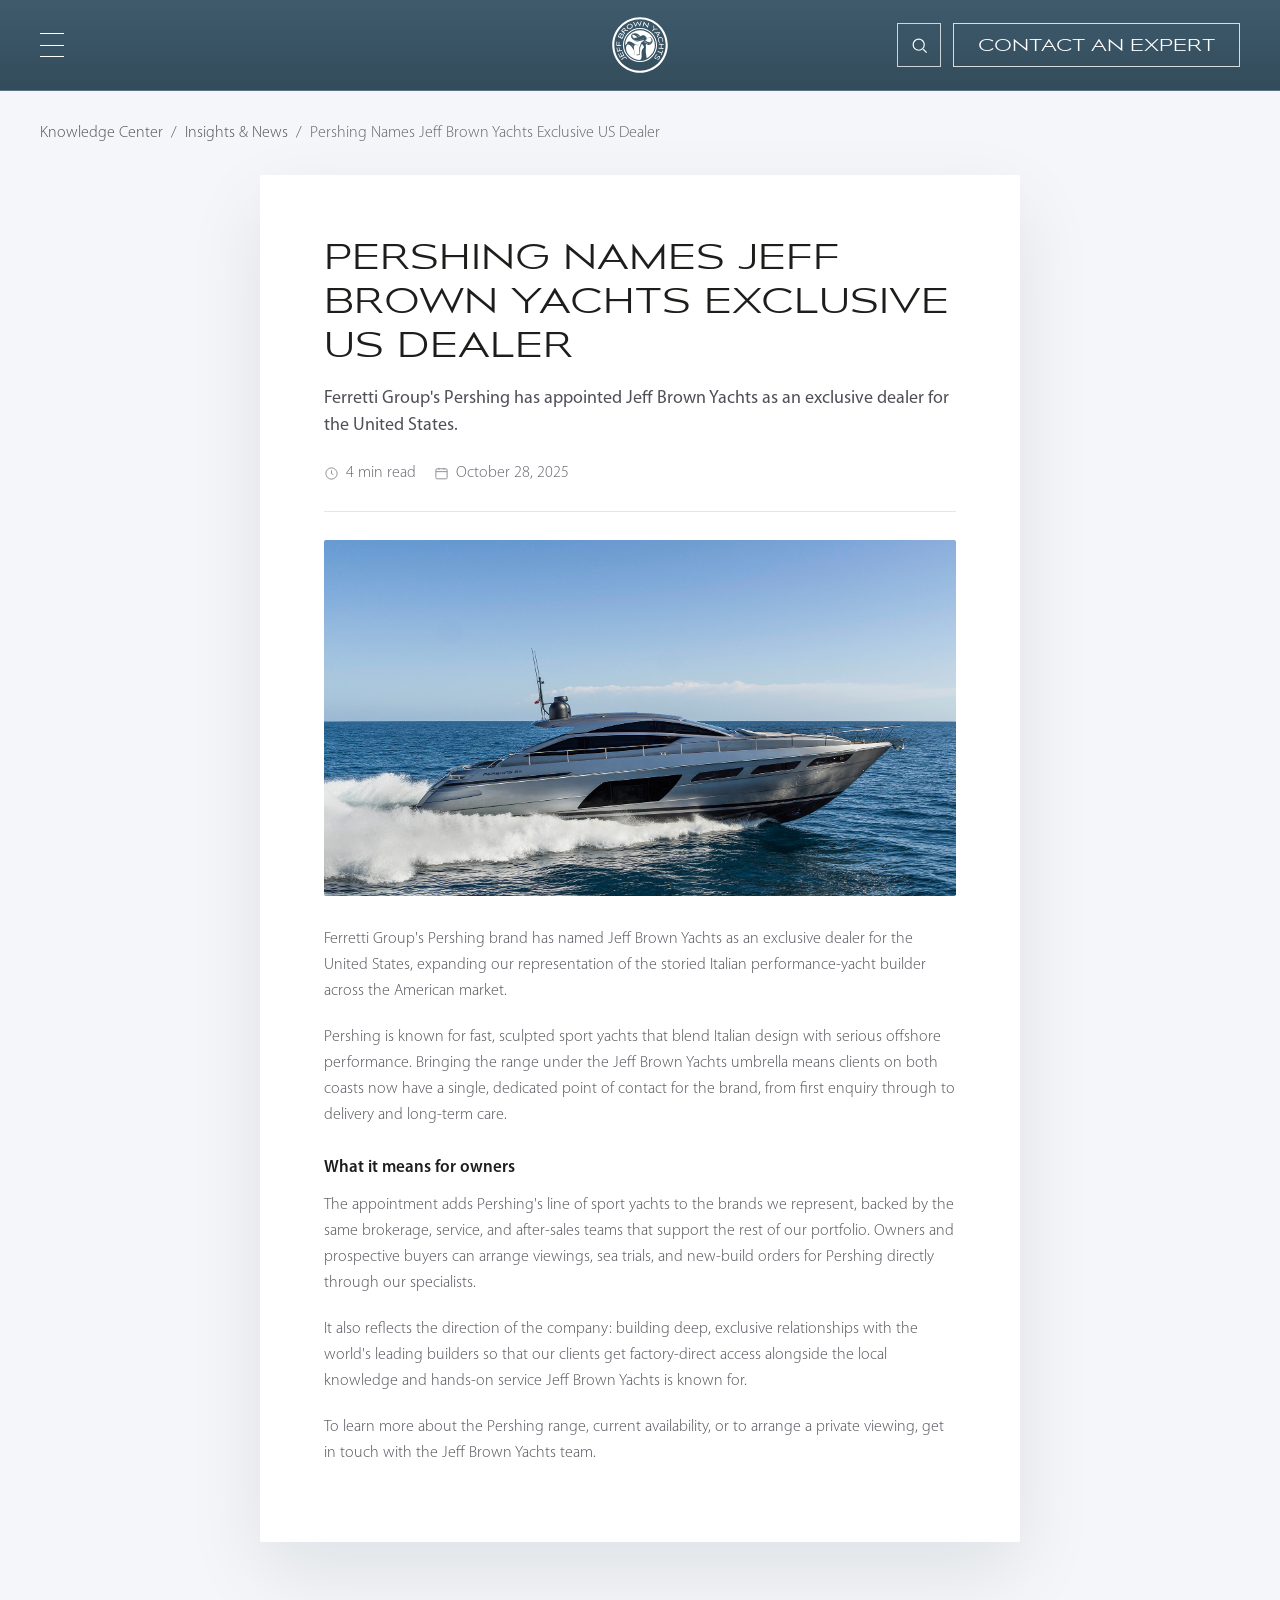
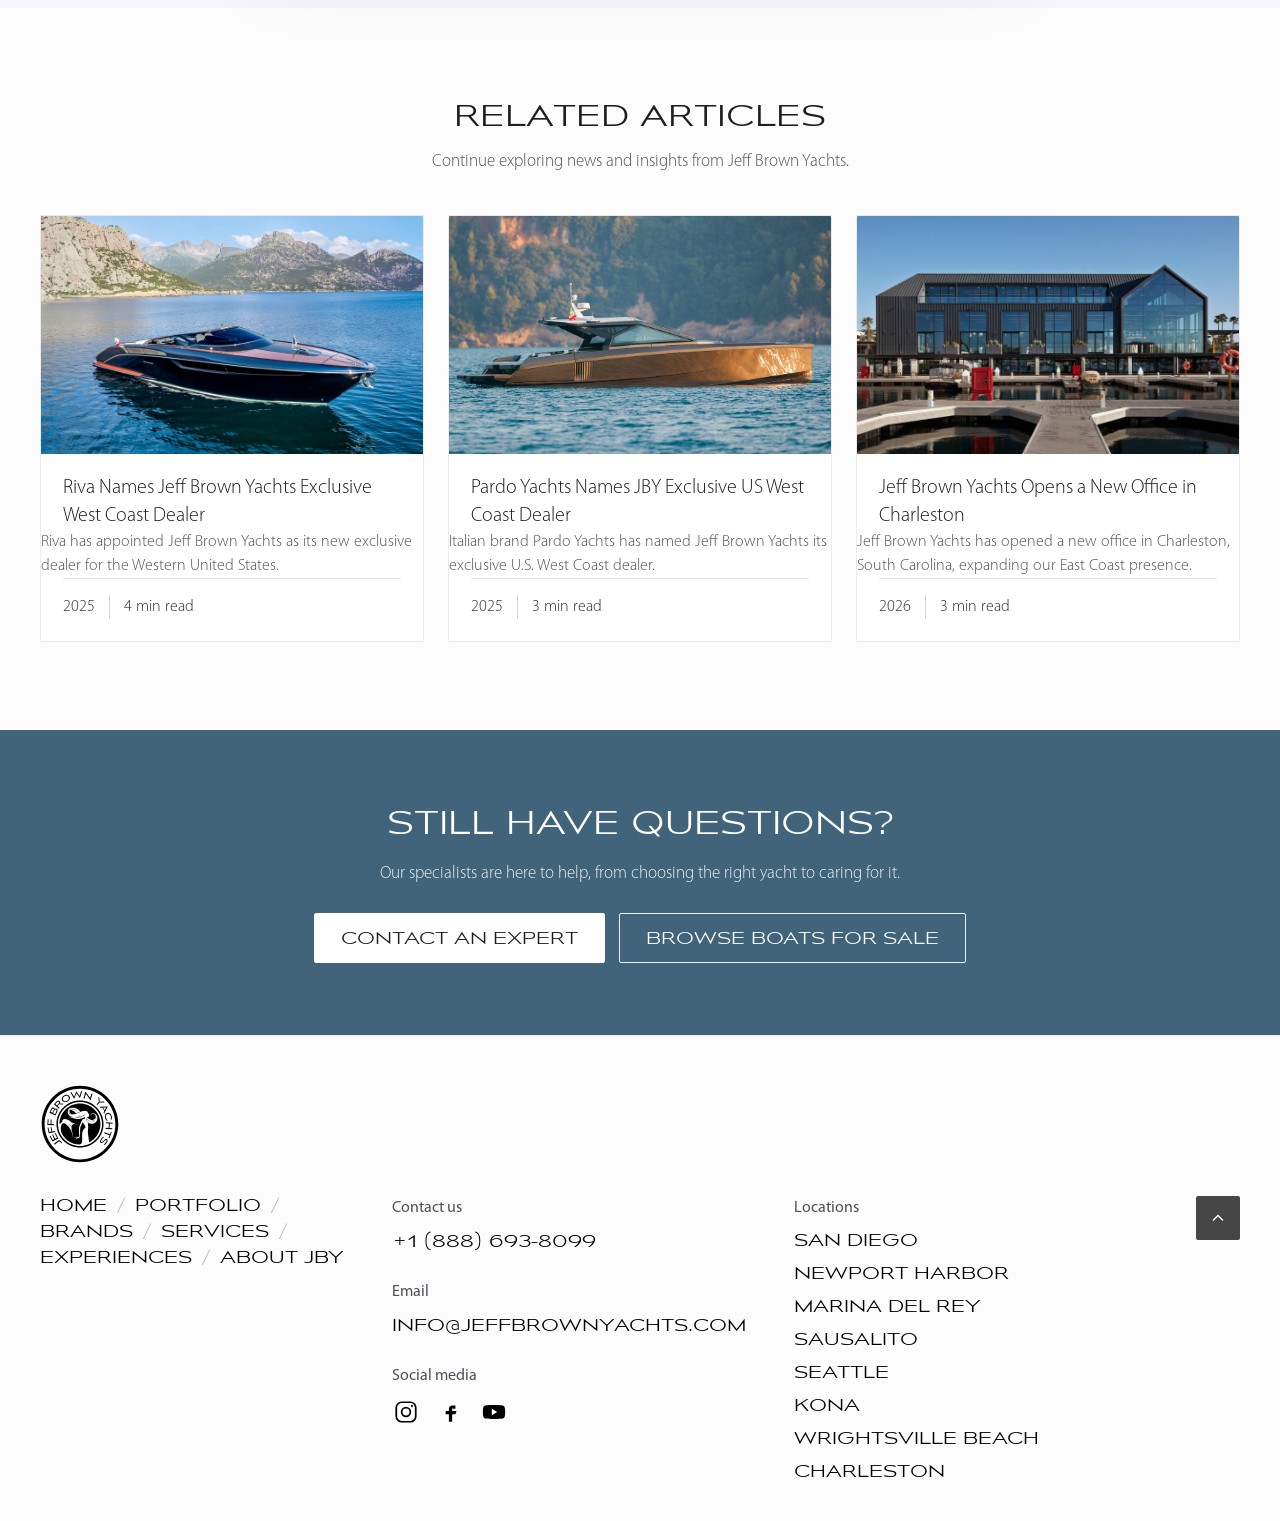
==== commit d84ce01a: "Article: remove the 'Source' line Co-Authored-By: Claude Opus 4.8 <noreply@anthropic.com>" ====
--- a/article.html
+++ b/article.html
@@ -165,8 +165,7 @@
   document.getElementById("a-date").textContent = a.date;
   document.getElementById("a-body").innerHTML =
     '<img class="art-cover" src="assets/img/'+a.img+'" alt="" />'
-    + a.body
-    + '<p class="art-source">Source: <a href="'+a.src.u+'" target="_blank" rel="noopener">'+a.src.l+'</a></p>';
+    + a.body;
   document.title = a.t.replace(/&quot;/g,'"').replace(/&amp;/g,"&") + " — Jeff Brown Yachts";
 
   /* Related — three other articles */
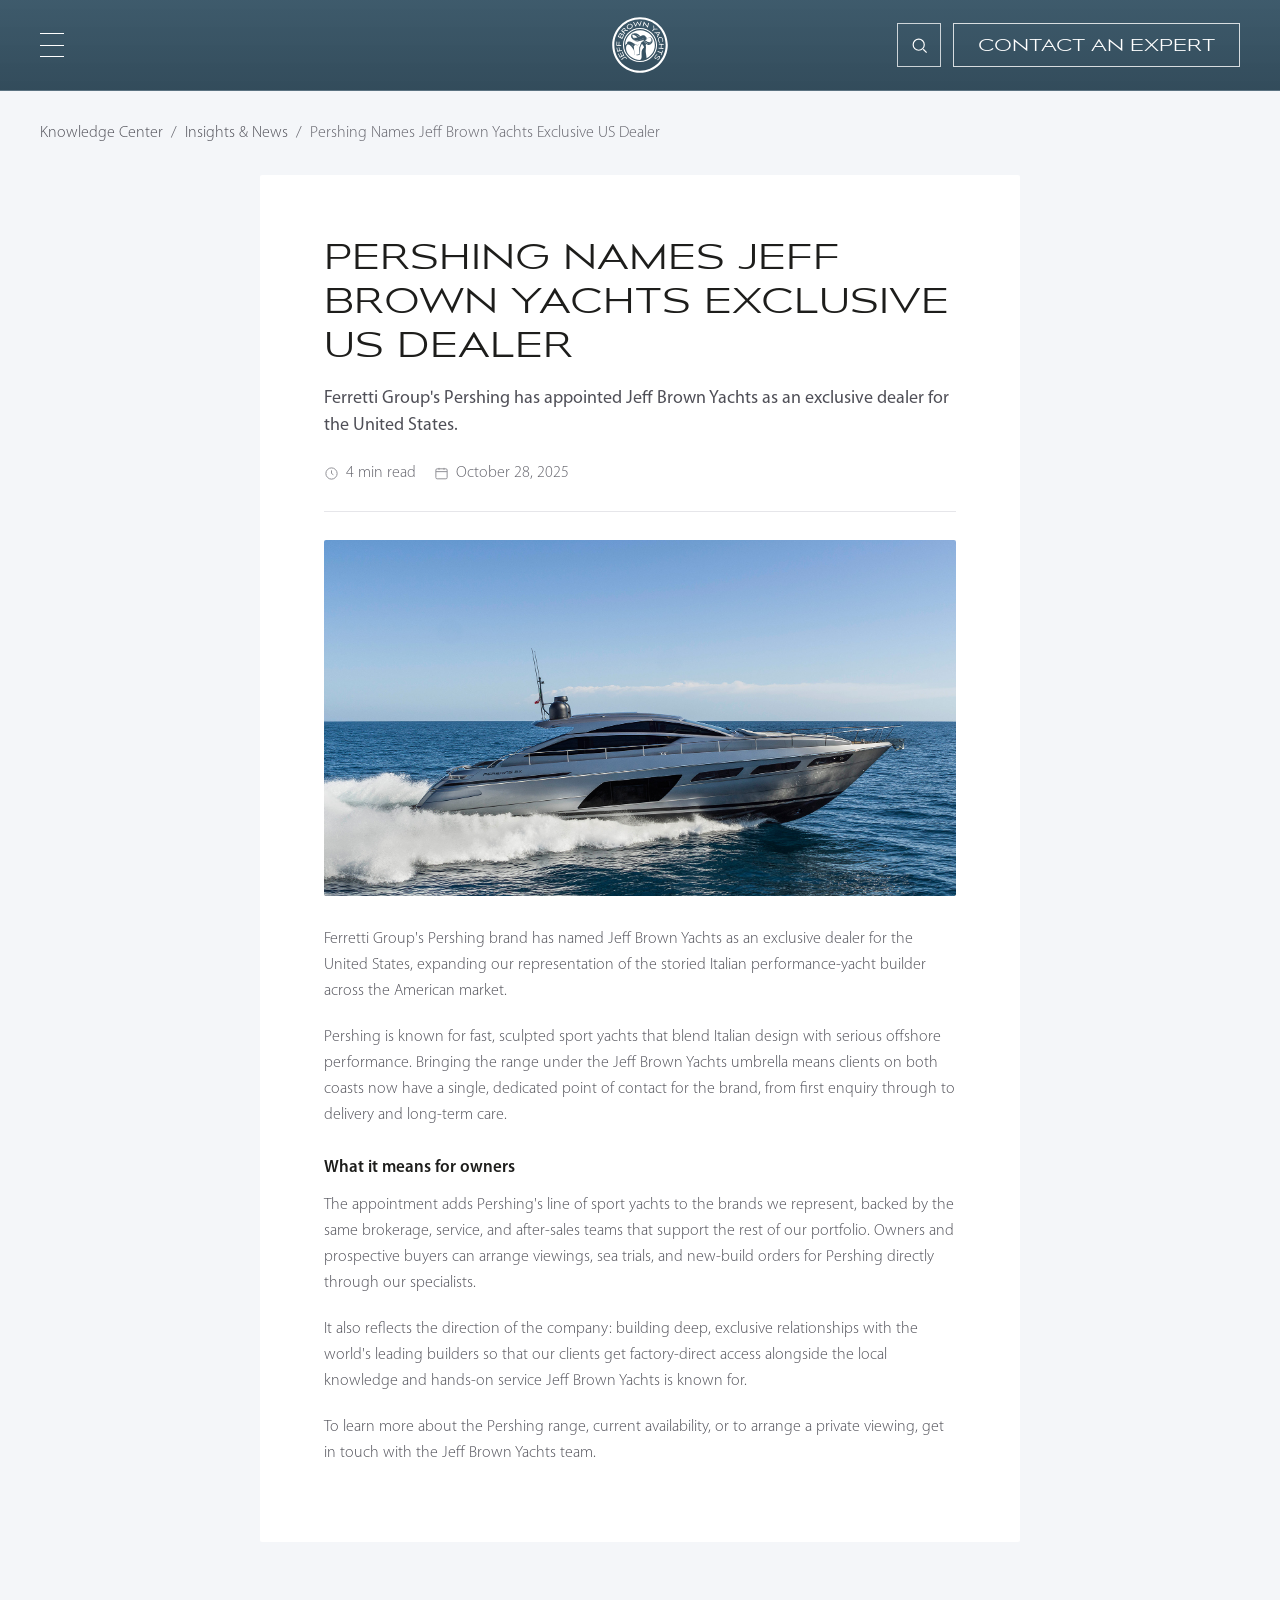
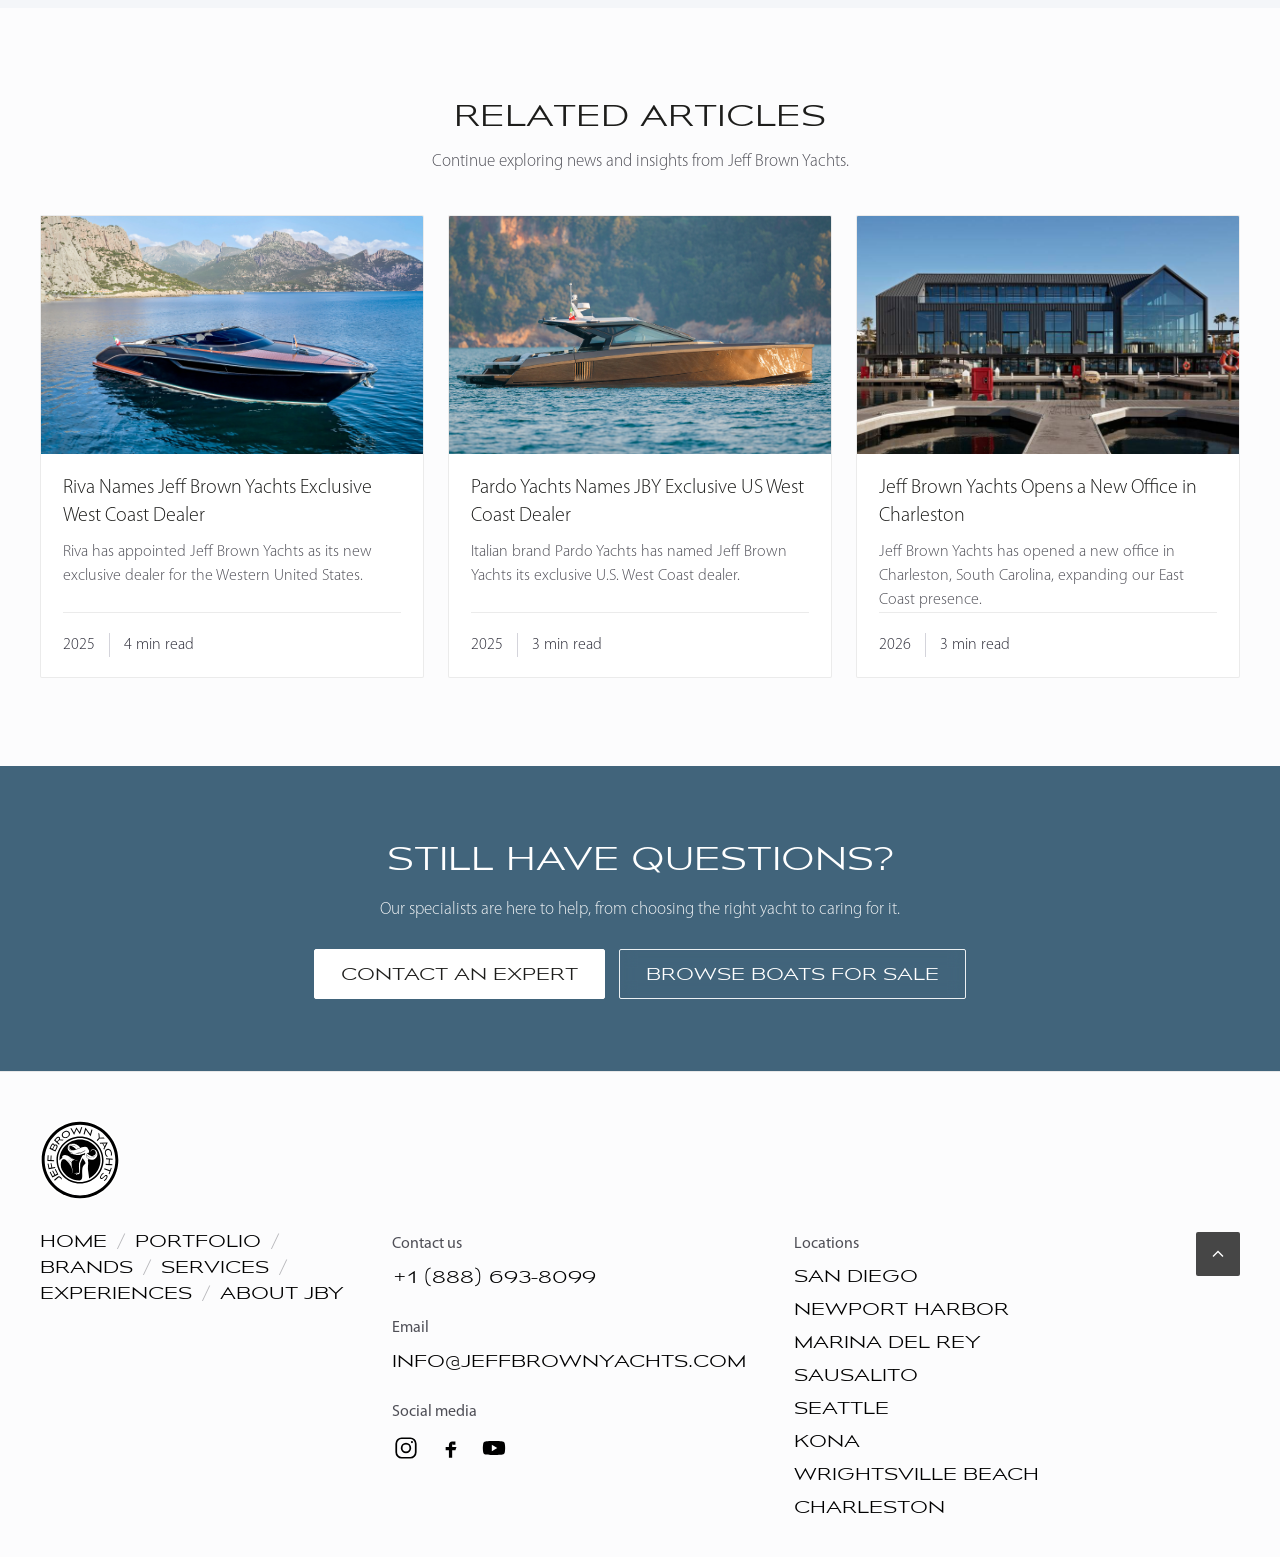
==== commit e801125b: "Article: fix closings that referenced the now-removed Source line Co-Authored-By: Claude Opus 4.8 <n" ====
--- a/article.html
+++ b/article.html
@@ -120,7 +120,7 @@
         +"<p>The feature looks at the path from a hands-on brokerage to a company representing some of the most respected names in yachting, and the philosophy that has guided it: put the owner experience first, and build lasting relationships on and off the water.</p>"
         +"<h2>A people-first approach</h2>"
         +"<p>That approach runs through everything the company does, from curating the right yacht for each client to supporting them through service, management, and eventual resale.</p>"
-        +"<p>To read the full spotlight, see the source below, or get in touch to talk with our team.</p>",
+        +"<p>To learn more about Jeff Brown Yachts, or to talk with our team, get in touch.</p>",
       src:{u:"https://jeffbrownyachts.com/news/details/jeff-brown-modern-luxury-power-players-spotlight",l:"Jeff Brown Yachts"}},
     "viggen":{
       t:"Owner Feature: Joe Dagostino's J/105 \"Viggen\"",
@@ -130,7 +130,7 @@
         +"<p>The J/105 is a one-design classic with a devoted racing community, and Viggen is a well-loved example, a boat that rewards good crew work and time on the water. The feature looks at the boat, the sailing behind it, and what ownership looks like day to day.</p>"
         +"<h2>The owner's story</h2>"
         +"<p>Owner features like this one are part of an ongoing series highlighting the people we work with, the boats they love, and the way they use them, whether that is club racing, weekend cruising, or something in between.</p>"
-        +"<p>Read the full owner feature via the source below, or reach out if you would like to share your own story.</p>",
+        +"<p>Reach out to the Jeff Brown Yachts team if you would like to share your own story.</p>",
       src:{u:"https://jeffbrownyachts.com/news/details/brokerage-owner-feature-joe-dagostinos-j-105-viggen",l:"Jeff Brown Yachts"}},
     "carolinas-adventure":{
       t:"The Axopar &amp; BRABUS Carolinas Adventure",
--- a/assets/styles.css
+++ b/assets/styles.css
@@ -470,7 +470,7 @@
 .article-top .dh-crumbs a:hover{color:var(--ink)}
 .article-top .dh-crumbs li[aria-current]{color:var(--c4)}
 .article-top .dh-crumbs .sep{color:var(--c4)}
-.article-card{max-width:760px;margin:0 auto;background:#fff;border-radius:2px;box-shadow:0 30px 80px rgba(15,24,30,.09);padding:60px 64px 56px}
+.article-card{max-width:760px;margin:0 auto;background:#fff;border-radius:2px;padding:60px 64px 56px}
 .article-card h1{font-family:'Mesmerize',sans-serif;font-weight:300;font-size:32px;line-height:44px;letter-spacing:0;text-transform:uppercase;color:var(--ink);margin:0 0 18px}
 .article-dek{font-family:'Myriad Pro',sans-serif;font-weight:400;font-size:18px;line-height:27px;color:var(--c2);margin:0 0 22px}
 .article-meta{display:flex;align-items:center;flex-wrap:wrap;gap:8px 18px;font-family:'Myriad Pro',sans-serif;font-size:16px;color:var(--c4)}
@@ -578,5 +578,6 @@
 .acard .badge{display:none}                 /* category tag off, as on search */
 .acard h3{font-family:'Myriad Pro',sans-serif;font-weight:300;font-size:20px;line-height:28px;
   letter-spacing:0;text-transform:none;color:var(--ink);padding:20px 22px 0}
-.acard .date{margin:auto 22px 22px;padding-top:16px;border-top:0.5px solid var(--line);
+.acard p{padding:10px 22px 0;margin:0}
+.acard .date{margin:auto 22px 20px;padding-top:20px;border-top:0.5px solid var(--line);
   font-size:16px;line-height:24px;letter-spacing:0;color:#2a2a36}
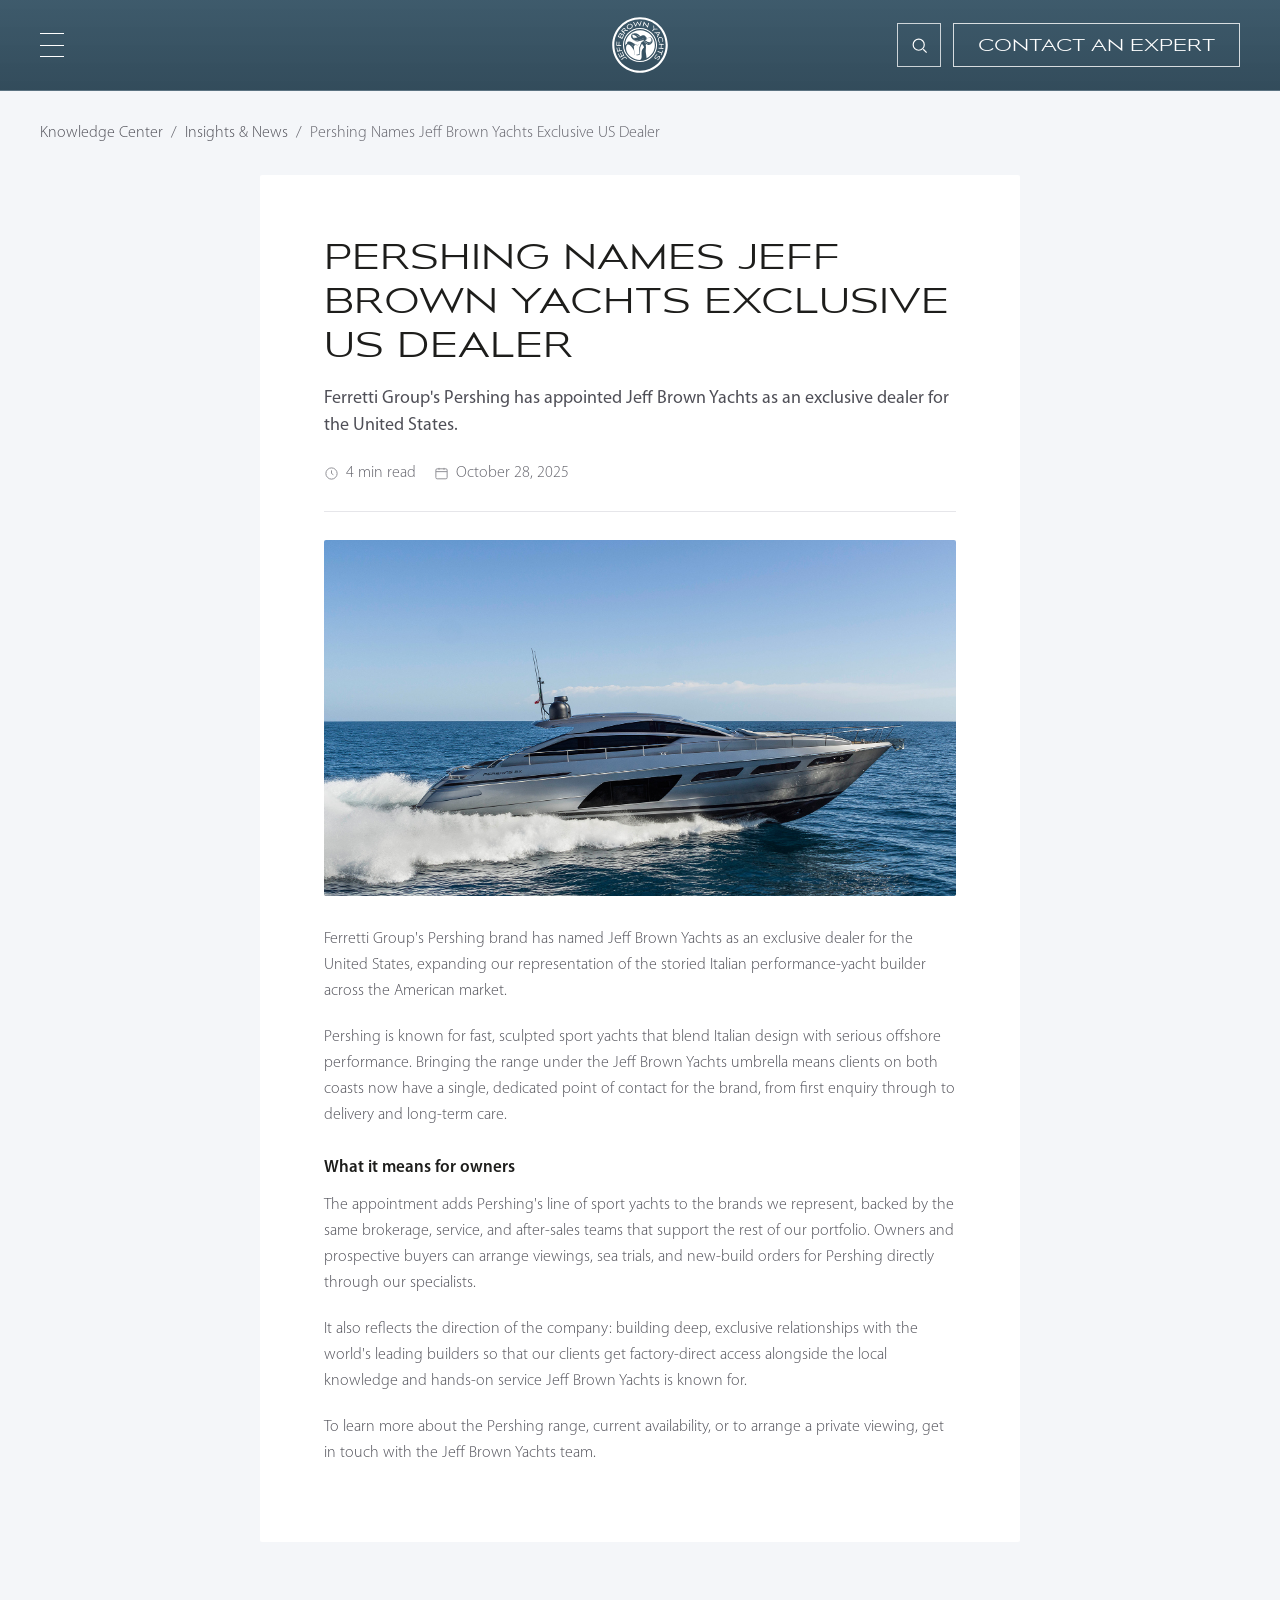
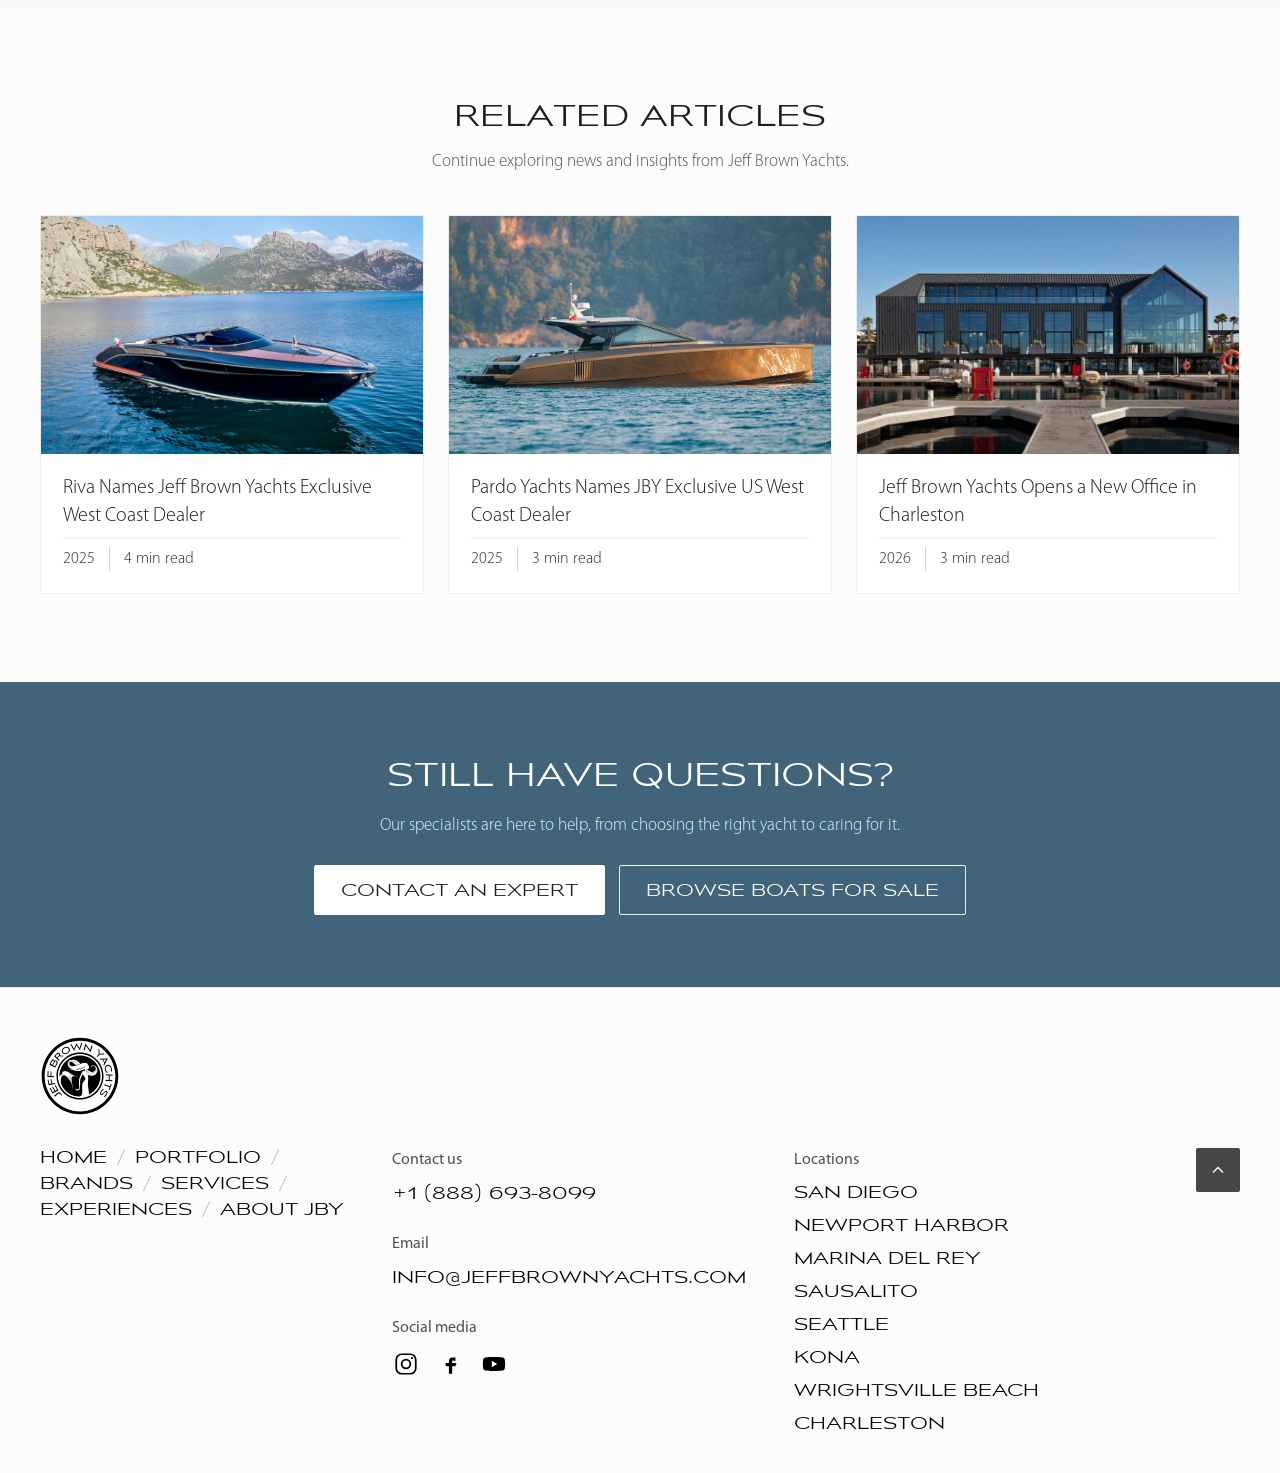
==== commit c6846ecd: "acard: equal 8px gaps around the meta divider; drop dek from related cards - .acard .date now has a " ====
--- a/article.html
+++ b/article.html
@@ -174,7 +174,7 @@
     var r = A[k];
     return '<a class="card acard" href="article.html?a='+k+'">'
       + '<div class="thumb"><img src="assets/img/'+r.img+'" alt="" /><span class="badge">'+r.cat+'</span></div>'
-      + '<h3>'+r.t+'</h3><p>'+r.dek+'</p>'
+      + '<h3>'+r.t+'</h3>'
       + '<div class="date"><span>'+r.date+'</span><span class="rt">'+r.rt+'</span></div></a>';
   }).join("");
 })();
--- a/assets/styles.css
+++ b/assets/styles.css
@@ -571,13 +571,12 @@
 /* rule so cards of different title lengths still line up.                 */
 /* ====================================================================== */
 .acard{background:var(--white);border:0.5px solid var(--line);border-radius:2px;overflow:hidden;
-  gap:0;transition:box-shadow .3s ease, border-color .3s ease}
+  gap:0;align-self:start;transition:box-shadow .3s ease, border-color .3s ease}
 .acard:hover{box-shadow:0 5px 16px rgba(20,26,32,0.06);border-color:rgba(0,0,0,0.06)}
 .acard .thumb{aspect-ratio:16/10;border:0;border-radius:0}
 .acard .thumb::after{display:none}          /* no dark wash over the photo */
 .acard .badge{display:none}                 /* category tag off, as on search */
 .acard h3{font-family:'Myriad Pro',sans-serif;font-weight:300;font-size:20px;line-height:28px;
   letter-spacing:0;text-transform:none;color:var(--ink);padding:20px 22px 0}
-.acard p{padding:10px 22px 0;margin:0}
-.acard .date{margin:auto 22px 20px;padding-top:20px;border-top:0.5px solid var(--line);
+.acard .date{margin:8px 22px 22px;padding-top:8px;border-top:0.5px solid var(--line);
   font-size:16px;line-height:24px;letter-spacing:0;color:#2a2a36}
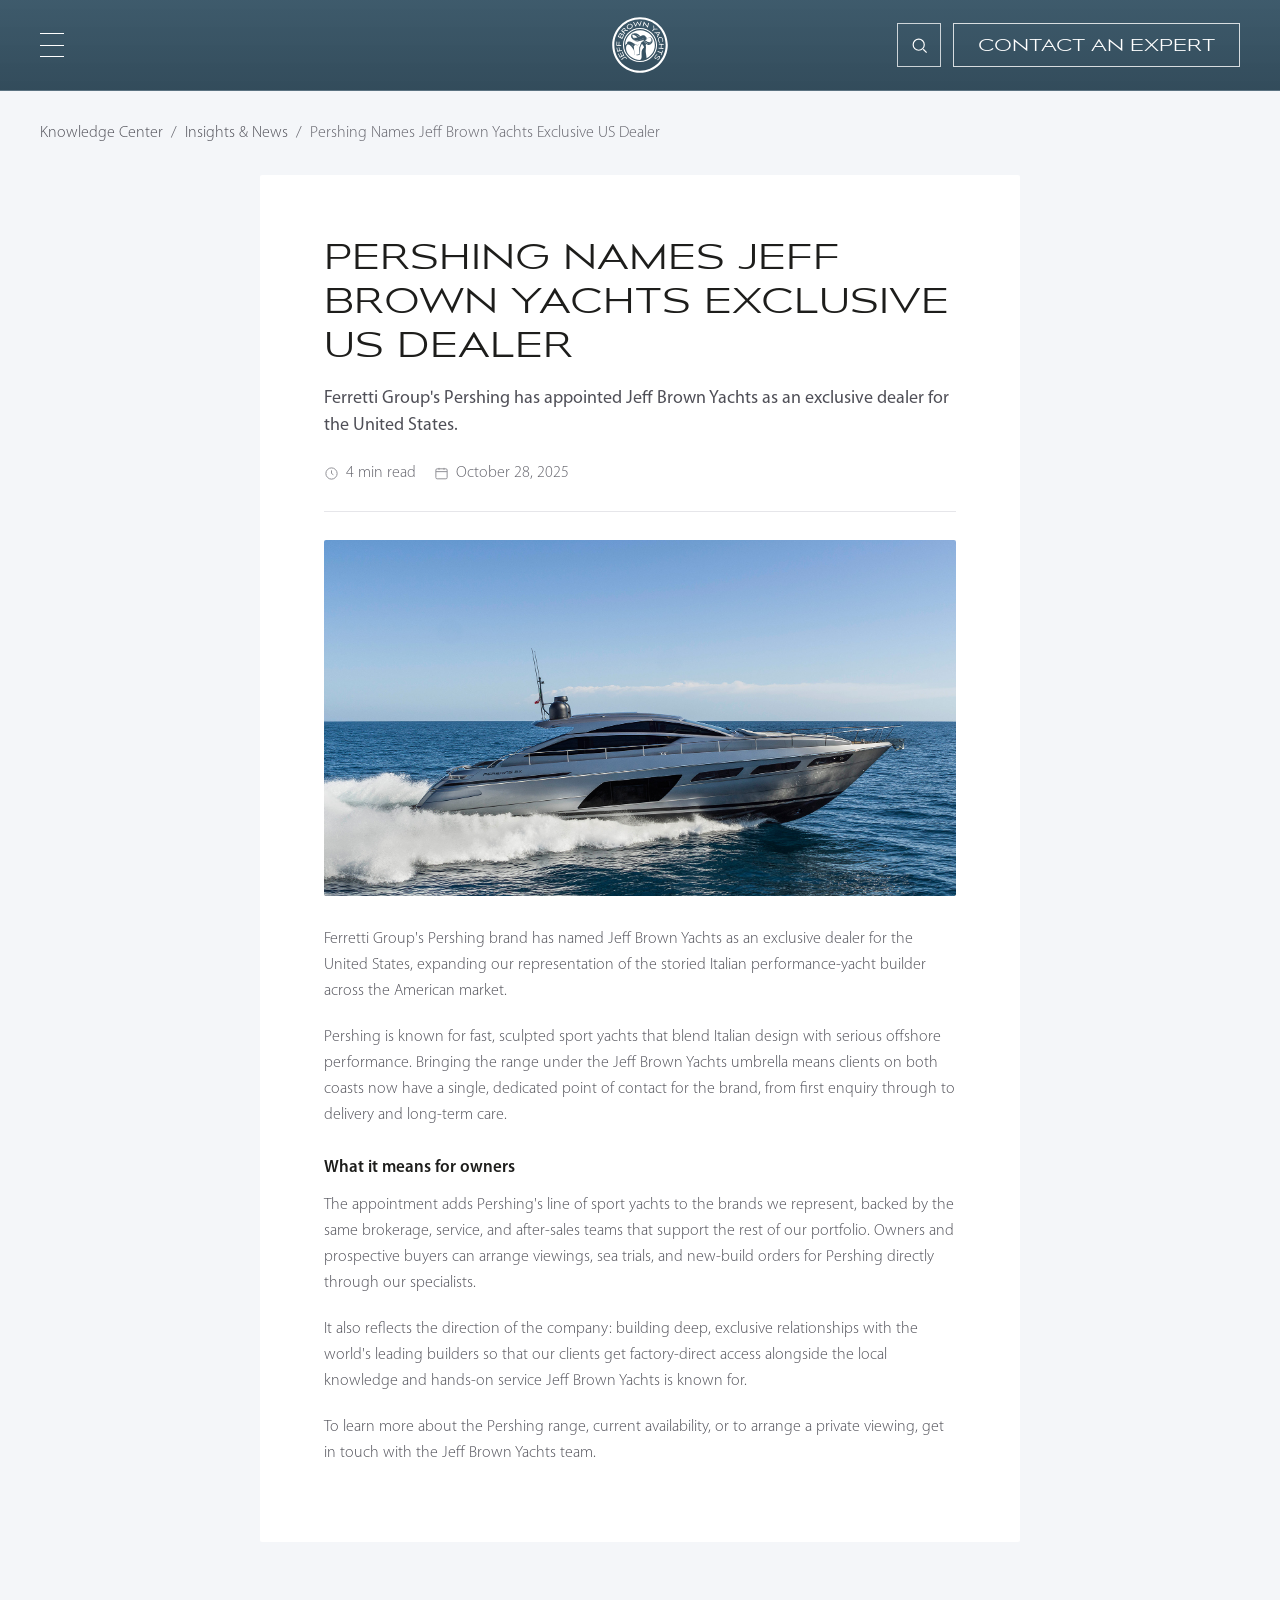
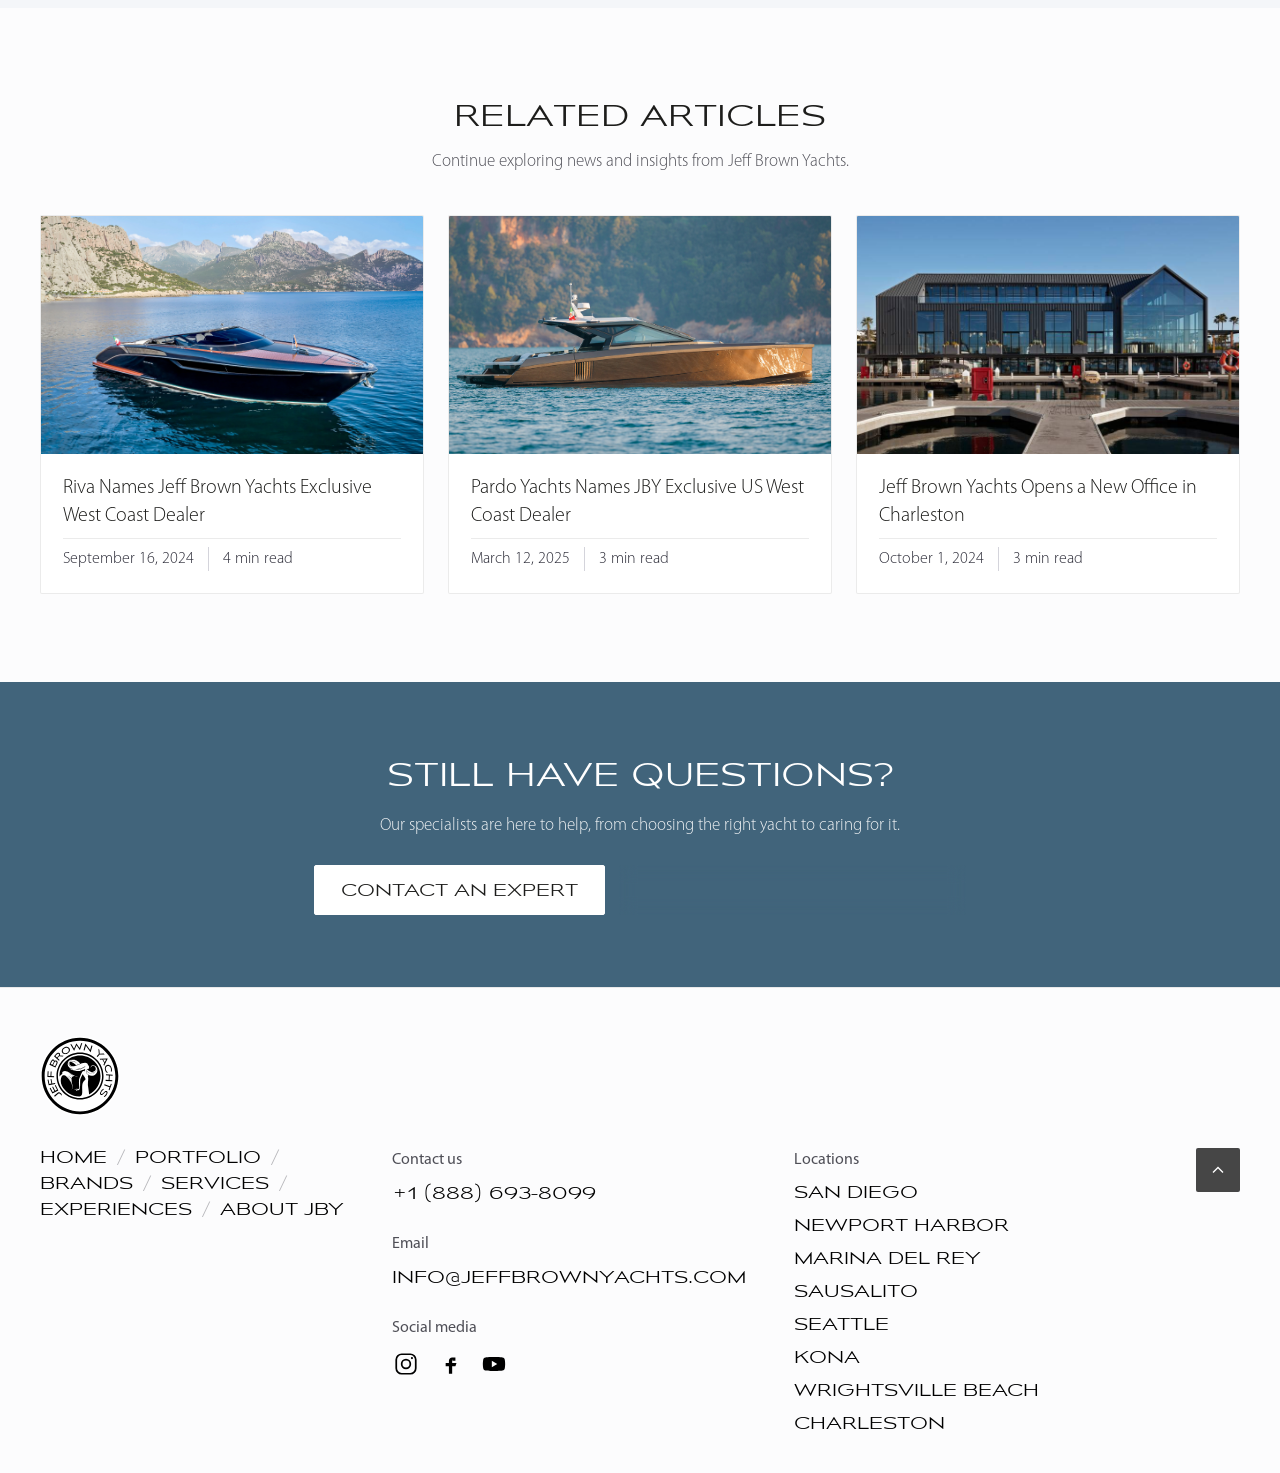
==== commit 564dbd4f: "Insights & News: full US dates on every card (no bare year / missing date) Every article + hub Insig" ====
--- a/article.html
+++ b/article.html
@@ -64,7 +64,7 @@
     "riva-west-coast":{
       t:"Riva Names Jeff Brown Yachts Exclusive West Coast Dealer",
       dek:"Riva has appointed Jeff Brown Yachts as its new exclusive dealer for the Western United States.",
-      cat:"News", date:"2025", rt:"4 min read", author:"Jeff Brown Yachts", img:"brand-riva.webp",
+      cat:"News", date:"September 16, 2024", rt:"4 min read", author:"Jeff Brown Yachts", img:"brand-riva.webp",
       body:"<p>Riva, the historic Italian marque and one of the most celebrated names in yachting, has named Jeff Brown Yachts as its new exclusive dealer for the Western United States.</p>"
         +"<p>Founded on Lake Iseo more than a century and a half ago, Riva has come to define timeless, handcrafted elegance on the water. Representing the brand across the West Coast is a natural fit for a team that has long championed design-led, meticulously built yachts.</p>"
         +"<h2>Bringing Riva to the West Coast</h2>"
@@ -75,7 +75,7 @@
     "pardo-west-coast":{
       t:"Pardo Yachts Names JBY Exclusive US West Coast Dealer",
       dek:"Italian brand Pardo Yachts has named Jeff Brown Yachts its exclusive U.S. West Coast dealer.",
-      cat:"News", date:"2025", rt:"3 min read", author:"Jeff Brown Yachts", img:"brand-wally.jpg",
+      cat:"News", date:"March 12, 2025", rt:"3 min read", author:"Jeff Brown Yachts", img:"brand-wally.jpg",
       body:"<p>Italian builder Pardo Yachts has appointed Jeff Brown Yachts as its exclusive dealer for the U.S. West Coast, adding the brand's elegant day boats and yachts to the marques we represent.</p>"
         +"<p>Pardo has built a strong following for its clean, understated design and versatile, open layouts, boats made for long, easy days on the water. The appointment extends our line-up of premium European builders and gives West Coast owners a local point of contact for the brand.</p>"
         +"<h2>What owners can expect</h2>"
@@ -85,7 +85,7 @@
     "charleston-office":{
       t:"Jeff Brown Yachts Opens a New Office in Charleston",
       dek:"Jeff Brown Yachts has opened a new office in Charleston, South Carolina, expanding our East Coast presence.",
-      cat:"News", date:"2026", rt:"3 min read", author:"Jeff Brown Yachts", img:"marina-newport.jpg",
+      cat:"News", date:"October 1, 2024", rt:"3 min read", author:"Jeff Brown Yachts", img:"marina-newport.jpg",
       body:"<p>Jeff Brown Yachts has opened a new office in Charleston, South Carolina, strengthening our presence on the East Coast and bringing our brokerage and service closer to owners in the region.</p>"
         +"<p>Charleston's deep boating culture and growing community of owners make it a natural home for the team. The new office extends our coast-to-coast network and puts local expertise within easy reach of clients along the Southeast.</p>"
         +"<h2>Local presence, national reach</h2>"
@@ -95,7 +95,7 @@
     "deniz-ozcakir":{
       t:"Deniz Ozcakir Named Head of Sales &amp; Marketing",
       dek:"Jeff Brown Yachts has announced Deniz Ozcakir as Head of Sales and Marketing.",
-      cat:"News", date:"2025", rt:"3 min read", author:"Jeff Brown Yachts", img:"consult-overlook.jpg",
+      cat:"News", date:"April 7, 2025", rt:"3 min read", author:"Jeff Brown Yachts", img:"consult-overlook.jpg",
       body:"<p>Jeff Brown Yachts has announced the appointment of Deniz Ozcakir as Head of Sales and Marketing, a role created to support the company's continued growth across brands and regions.</p>"
         +"<p>As Jeff Brown Yachts has expanded its portfolio of represented builders and its network of offices, investing in the team behind the brand has become a priority. The appointment reflects that focus.</p>"
         +"<h2>Investing in the team</h2>"
@@ -105,7 +105,7 @@
     "brabus-shadow-500":{
       t:"Showcasing the BRABUS Shadow 500 on the West Coast",
       dek:"Jeff Brown Yachts is proudly showcasing the BRABUS Shadow 500.",
-      cat:"News", date:"2025", rt:"4 min read", author:"Jeff Brown Yachts", img:"brand-axopar.jpg",
+      cat:"News", date:"June 29, 2024", rt:"4 min read", author:"Jeff Brown Yachts", img:"brand-axopar.jpg",
       body:"<p>Jeff Brown Yachts is proudly showcasing the BRABUS Shadow 500, the striking performance day boat that pairs BRABUS design language with Axopar's proven, sea-keeping hull.</p>"
         +"<p>The Shadow 500 brings the aggressive, precisely finished aesthetic BRABUS is known for on the road to the water, matched with the versatility and offshore capability that has made the platform so popular.</p>"
         +"<h2>Performance, engineered on the water</h2>"
@@ -115,7 +115,7 @@
     "modern-luxury":{
       t:"Jeff Brown: Modern Luxury \"Power Players\" Spotlight",
       dek:"Jeff Brown was featured in Modern Luxury's \"Power Players\" spotlight.",
-      cat:"News", date:"2025", rt:"4 min read", author:"Jeff Brown Yachts", img:"lifestyle-legacy.jpg",
+      cat:"News", date:"May 27, 2022", rt:"4 min read", author:"Jeff Brown Yachts", img:"lifestyle-legacy.jpg",
       body:"<p>Jeff Brown was featured in Modern Luxury's \"Power Players\" spotlight, recognizing his role in the yachting industry and the growth of Jeff Brown Yachts.</p>"
         +"<p>The feature looks at the path from a hands-on brokerage to a company representing some of the most respected names in yachting, and the philosophy that has guided it: put the owner experience first, and build lasting relationships on and off the water.</p>"
         +"<h2>A people-first approach</h2>"
@@ -125,7 +125,7 @@
     "viggen":{
       t:"Owner Feature: Joe Dagostino's J/105 \"Viggen\"",
       dek:"An owner feature on Joe Dagostino and his J/105 \"Viggen,\" based out of the San Diego Yacht Club.",
-      cat:"Owner Story", date:"2025", rt:"4 min read", author:"Jeff Brown Yachts", img:"ev_riva.jpg",
+      cat:"Owner Story", date:"August 5, 2025", rt:"4 min read", author:"Jeff Brown Yachts", img:"ev_riva.jpg",
       body:"<p>In this brokerage owner feature, we profile Joe Dagostino and his J/105 \"Viggen,\" campaigned out of the San Diego Yacht Club.</p>"
         +"<p>The J/105 is a one-design classic with a devoted racing community, and Viggen is a well-loved example, a boat that rewards good crew work and time on the water. The feature looks at the boat, the sailing behind it, and what ownership looks like day to day.</p>"
         +"<h2>The owner's story</h2>"
@@ -135,7 +135,7 @@
     "carolinas-adventure":{
       t:"The Axopar &amp; BRABUS Carolinas Adventure",
       dek:"An invite-only coastal journey created by Jeff and Karen Brown, part of the Axopar &amp; BRABUS Adventure series.",
-      cat:"Adventures", date:"July 2024", rt:"4 min read", author:"Jeff Brown Yachts", img:"band.jpg",
+      cat:"Adventures", date:"July 18, 2024", rt:"4 min read", author:"Jeff Brown Yachts", img:"band.jpg",
       body:"<p>The Axopar &amp; BRABUS Carolinas Adventure was an invite-only coastal journey created by Jeff and Karen Brown, bringing a small group of owners together to run the fleet along the Carolina coast.</p>"
         +"<p>The Adventure series is built around the experience of ownership on the water: real miles, real anchorages, and time aboard with people who love these boats. It is less an event than a shared voyage.</p>"
         +"<h2>Ownership, on the water</h2>"
@@ -145,7 +145,7 @@
     "salish-sea":{
       t:"Cruising the Salish Sea: A Pacific Northwest Adventure",
       dek:"A Pacific Northwest adventure cruising the Salish Sea, part of the Jeff Brown Yachts Adventure series.",
-      cat:"Adventures", date:"2025", rt:"4 min read", author:"Jeff Brown Yachts", img:"marina-newport.jpg",
+      cat:"Adventures", date:"June 20, 2025", rt:"4 min read", author:"Jeff Brown Yachts", img:"marina-newport.jpg",
       body:"<p>This Adventure takes the fleet north to cruise the Salish Sea, the island-strewn waters of the Pacific Northwest, for a run of protected passages, quiet anchorages, and open-water crossings.</p>"
         +"<p>The Salish Sea is some of the most rewarding cruising ground in North America, sheltered channels, forested islands, and abundant wildlife, and a proving ground for boats built to handle real conditions.</p>"
         +"<h2>Cruising the Pacific Northwest</h2>"
